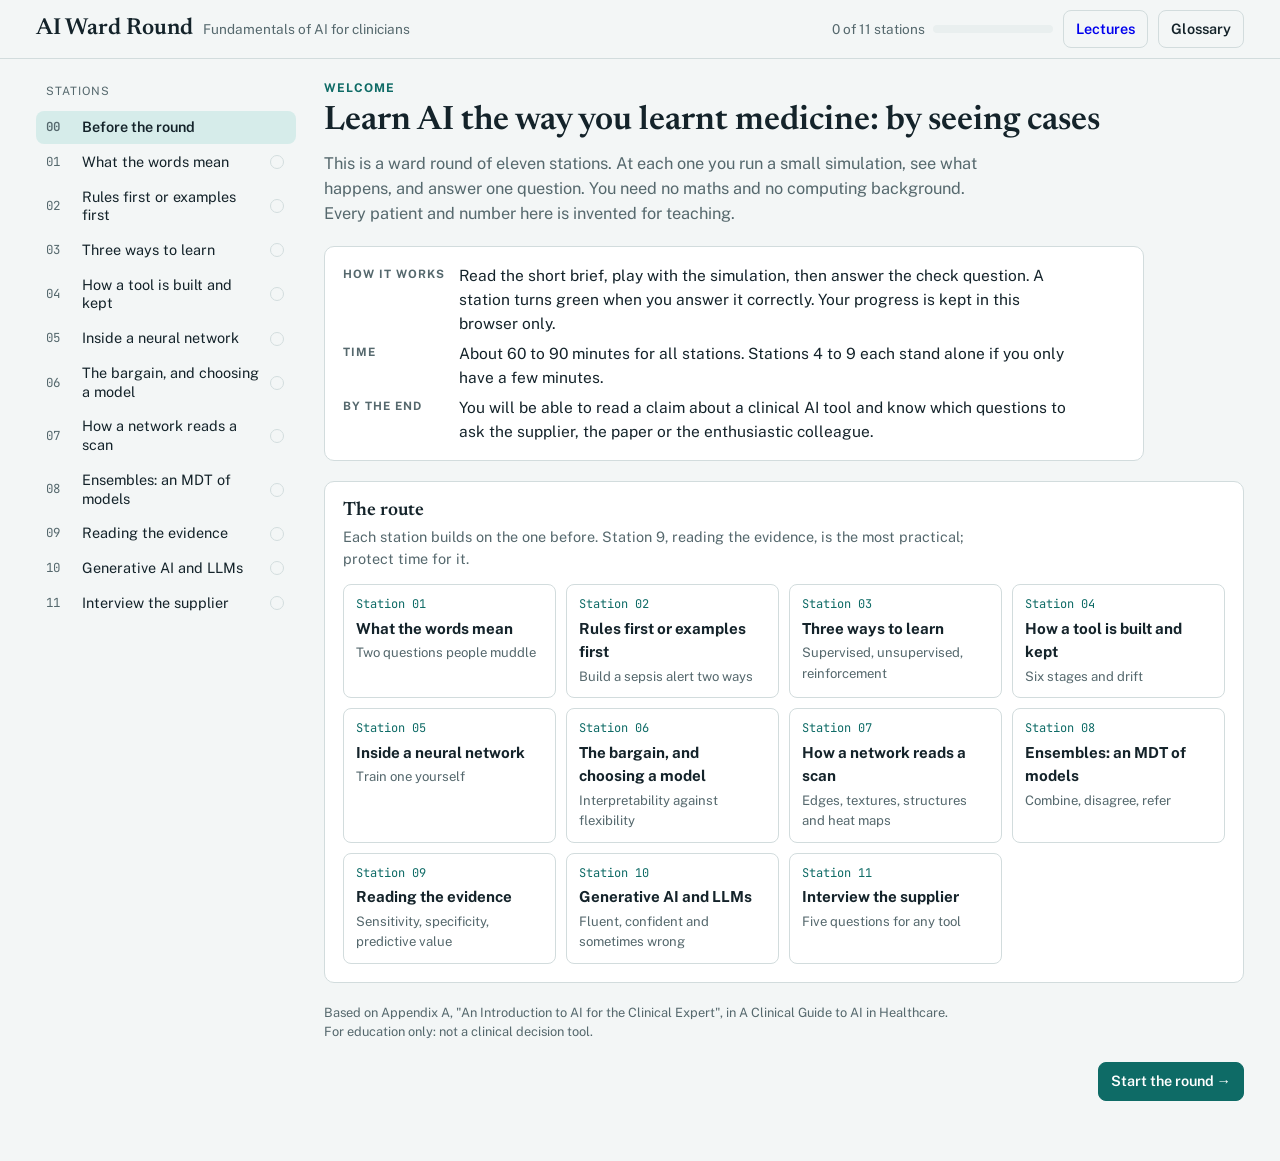
==== index.html @ 2e831b76 "Add files via upload" ====
<!doctype html>
<html lang="en-GB">
<head>
<meta charset="utf-8">
<meta name="viewport" content="width=device-width, initial-scale=1, viewport-fit=cover">
<title>AI Ward Round</title>
<link rel="preconnect" href="https://fonts.googleapis.com">
<link rel="preconnect" href="https://fonts.gstatic.com" crossorigin>
<link rel="stylesheet" href="https://fonts.googleapis.com/css2?family=Newsreader:opsz,wght@6..72,500;6..72,600&family=Public+Sans:wght@400;500;600;700&family=JetBrains+Mono:wght@400;600&display=swap">
<style>
/* Layout: a ward-round workbook. Left rail lists the stations (a real sequence), main column holds one station at a time:
   plain-words brief -> live simulation -> check question -> bedside takeaway. */
:root{
  --bg:#F3F6F6; --surface:#FFFFFF; --surface-2:#E9EFEF; --ink:#14232A; --muted:#55686D; --line:#D2DCDD;
  --accent:#0E6B66; --accent-soft:#D6ECEA; --signal:#B97A06; --signal-soft:#F7EBD2;
  --good:#2C7A4B; --good-soft:#DCEFE3; --bad:#AE3434; --bad-soft:#F6DEDE; --info:#2D5B8A;
  --img-bg:#0B0F10;
  --f-display:"Newsreader", Georgia, "Times New Roman", serif;
  --f-body:"Public Sans", "Segoe UI", Roboto, Helvetica, Arial, sans-serif;
  --f-mono:"JetBrains Mono", ui-monospace, "SFMono-Regular", Menlo, Consolas, monospace;
  --r:10px;
}
@media (prefers-color-scheme: dark){ :root:not([data-theme="light"]){
  --bg:#0D1618; --surface:#142124; --surface-2:#1B2B2E; --ink:#E3ECEC; --muted:#92A6A9; --line:#2A3C3F;
  --accent:#4DB6AC; --accent-soft:#183A38; --signal:#E3A53A; --signal-soft:#3A2E17;
  --good:#5CBB84; --good-soft:#18352A; --bad:#E27474; --bad-soft:#3D1F1F; --info:#7FA9D8; --img-bg:#050708;
  color-scheme:dark }}
:root[data-theme="dark"]{
  --bg:#0D1618; --surface:#142124; --surface-2:#1B2B2E; --ink:#E3ECEC; --muted:#92A6A9; --line:#2A3C3F;
  --accent:#4DB6AC; --accent-soft:#183A38; --signal:#E3A53A; --signal-soft:#3A2E17;
  --good:#5CBB84; --good-soft:#18352A; --bad:#E27474; --bad-soft:#3D1F1F; --info:#7FA9D8; --img-bg:#050708;
  color-scheme:dark }
*{box-sizing:border-box}
[hidden]{display:none!important}
body{background:var(--bg);color:var(--ink);font-family:var(--f-body);font-size:15.5px;line-height:1.55}
h1,h2,h3{font-family:var(--f-display);font-weight:600;line-height:1.15;text-wrap:balance;margin:0}
p{margin:0}
button,select,input{font:inherit;color:inherit}
:focus-visible{outline:2px solid var(--accent);outline-offset:2px}
.mono{font-family:var(--f-mono);font-variant-numeric:tabular-nums}

/* top bar */
.top{position:sticky;top:env(safe-area-inset-top,0px);z-index:20;background:var(--bg);border-bottom:1px solid var(--line)}
.top-in{max-width:1240px;margin:0 auto;padding:10px 16px;display:flex;gap:14px;align-items:center;flex-wrap:wrap}
.brand{display:flex;align-items:baseline;gap:10px;min-width:0}
.brand h1{font-size:1.45rem}
.brand span{color:var(--muted);font-size:.85rem}
.top-right{margin-left:auto;display:flex;gap:10px;align-items:center;flex-wrap:wrap}
.prog{display:flex;align-items:center;gap:8px;font-size:.85rem;color:var(--muted)}
.prog-bar{width:120px;height:8px;border-radius:99px;background:var(--surface-2);overflow:hidden}
.prog-bar i{display:block;height:100%;background:var(--accent);width:0;transition:width .4s}
.btn{border:1px solid var(--line);background:var(--surface);border-radius:8px;padding:7px 12px;cursor:pointer;font-weight:600;font-size:.9rem}
.btn:hover{border-color:var(--accent)}
.btn.primary{background:var(--accent);border-color:var(--accent);color:var(--surface)}
.btn.primary:hover{filter:brightness(1.08)}
.btn.ghost{background:transparent}
.btn:disabled{opacity:.45;cursor:not-allowed}

/* shell */
.shell{max-width:1240px;margin:0 auto;padding-inline:16px;padding-block:20px 60px;display:grid;grid-template-columns:260px minmax(0,1fr);gap:28px}
.rail{position:sticky;top:76px;align-self:start;display:flex;flex-direction:column;gap:2px}
.rail-label{font-size:.72rem;letter-spacing:.09em;text-transform:uppercase;color:var(--muted);padding:4px 10px 8px}
.rail button{display:grid;grid-template-columns:28px 1fr 16px;align-items:center;gap:8px;text-align:left;border:0;background:transparent;border-radius:8px;padding:7px 10px;cursor:pointer;color:var(--ink);font-size:.9rem;line-height:1.3}
.rail button:hover{background:var(--surface-2)}
.rail button[aria-current="true"]{background:var(--accent-soft);font-weight:600}
.rail .n{font-family:var(--f-mono);font-size:.78rem;color:var(--muted)}
.rail .tick{width:14px;height:14px;border-radius:50%;border:1.5px solid var(--line)}
.rail .tick.done{background:var(--good);border-color:var(--good)}
.mob-nav{display:none}
@media (max-width:860px){
  .shell{grid-template-columns:minmax(0,1fr)}
  .rail{display:none}
  .mob-nav{display:flex;gap:8px;align-items:center}
  .mob-nav select{flex:1;min-width:0;padding:8px;border-radius:8px;border:1px solid var(--line);background:var(--surface)}
}

/* station */
.station{display:flex;flex-direction:column;gap:20px;min-width:0}
.eyebrow{font-size:.75rem;letter-spacing:.09em;text-transform:uppercase;color:var(--accent);font-weight:700}
.st-head h2{font-size:2.1rem;margin-top:4px}
.st-head .lede{margin-top:10px;max-width:68ch;color:var(--muted);font-size:1.02rem}
.plain{background:var(--surface);border:1px solid var(--line);border-radius:var(--r);padding:16px 18px;display:grid;grid-template-columns:auto 1fr;gap:6px 14px;max-width:820px}
.plain b.k{font-size:.72rem;letter-spacing:.09em;text-transform:uppercase;color:var(--muted);padding-top:3px}
.plain p{max-width:68ch}
.panel{background:var(--surface);border:1px solid var(--line);border-radius:var(--r);padding:18px;min-width:0}
.panel h3{font-size:1.2rem;margin-bottom:4px}
.panel .hint{color:var(--muted);font-size:.9rem;margin-bottom:14px;max-width:72ch}
.grid2{display:grid;grid-template-columns:repeat(2,minmax(0,1fr));gap:18px}
.grid3{display:grid;grid-template-columns:repeat(3,minmax(0,1fr));gap:14px}
@media (max-width:760px){.grid2,.grid3{grid-template-columns:minmax(0,1fr)}}
.row{display:flex;gap:10px;flex-wrap:wrap;align-items:center}
.ctl{display:grid;grid-template-columns:minmax(110px,150px) 1fr 64px;gap:10px;align-items:center;font-size:.9rem}
.ctl input[type=range]{width:100%;accent-color:var(--accent)}
.ctl output{font-family:var(--f-mono);text-align:right;font-size:.88rem}
.ctls{display:flex;flex-direction:column;gap:8px}
.stat{display:flex;flex-direction:column;gap:2px;padding:10px 12px;border-radius:8px;background:var(--surface-2);min-width:0}
.stat small{font-size:.72rem;letter-spacing:.07em;text-transform:uppercase;color:var(--muted)}
.stat b{font-family:var(--f-mono);font-size:1.35rem;font-weight:600}
.stats{display:grid;grid-template-columns:repeat(auto-fit,minmax(118px,1fr));gap:10px}
.pill{display:inline-flex;align-items:center;gap:6px;border-radius:99px;padding:3px 10px;font-size:.82rem;font-weight:600;background:var(--surface-2)}
.pill.good{background:var(--good-soft);color:var(--good)}
.pill.bad{background:var(--bad-soft);color:var(--bad)}
.pill.warn{background:var(--signal-soft);color:var(--signal)}
.pill.acc{background:var(--accent-soft);color:var(--accent)}
.note{border-radius:8px;padding:10px 14px;font-size:.92rem;background:var(--surface-2)}
.note.warn{background:var(--signal-soft)}
.note.bad{background:var(--bad-soft)}
.note.good{background:var(--good-soft)}
.svgwrap{overflow-x:auto}
svg text{font-family:var(--f-body)}
select.sel{padding:6px 8px;border-radius:7px;border:1px solid var(--line);background:var(--surface);max-width:100%}

/* check question */
.check{border:1px solid var(--accent);border-radius:var(--r);padding:16px 18px;background:var(--surface)}
.check .q{font-weight:600;margin:4px 0 12px;max-width:70ch}
.opts{display:flex;flex-direction:column;gap:8px}
.opt{text-align:left;border:1px solid var(--line);background:var(--bg);border-radius:8px;padding:9px 12px;cursor:pointer}
.opt:hover{border-color:var(--accent)}
.opt.right{border-color:var(--good);background:var(--good-soft)}
.opt.wrong{border-color:var(--bad);background:var(--bad-soft)}
.fb{margin-top:10px;font-size:.93rem;max-width:72ch}
.take{display:grid;grid-template-columns:auto 1fr;gap:14px;align-items:start;background:var(--signal-soft);border-radius:var(--r);padding:14px 18px}
.take b{font-size:.72rem;letter-spacing:.09em;text-transform:uppercase;color:var(--signal);padding-top:3px;white-space:nowrap}
.take p{max-width:72ch;font-weight:500}
.navrow{display:flex;justify-content:space-between;gap:10px;flex-wrap:wrap}

/* specific */
.toolcard{border:1px solid var(--line);border-radius:8px;padding:12px;display:flex;flex-direction:column;gap:8px;background:var(--bg);min-width:0}
.toolcard h4{margin:0;font-size:.98rem}
.toolcard p{font-size:.88rem;color:var(--muted)}
.toolcard label{font-size:.78rem;color:var(--muted);display:flex;flex-direction:column;gap:3px}
.verdict{font-size:.85rem;font-weight:600}
.sortitem{display:grid;grid-template-columns:1fr auto;gap:10px;align-items:center;border:1px solid var(--line);border-radius:8px;padding:10px 12px;background:var(--bg)}
.seg{display:inline-flex;border:1px solid var(--line);border-radius:8px;overflow:hidden;flex-wrap:wrap}
.seg button{border:0;background:var(--surface);padding:6px 10px;cursor:pointer;font-size:.83rem;border-right:1px solid var(--line)}
.seg button:last-child{border-right:0}
.seg button[aria-pressed="true"]{background:var(--accent);color:var(--surface);font-weight:600}
.stages{display:grid;grid-template-columns:repeat(6,minmax(0,1fr));gap:6px}
.stage{border-radius:8px;padding:8px;font-size:.8rem;text-align:center;background:var(--surface-2);border:1px solid var(--line);line-height:1.3}
.stage b{display:block;font-size:.88rem}
.stage.live{background:var(--accent-soft);border-color:var(--accent)}
.stage.dim{opacity:.45}
@media (max-width:640px){.stages{grid-template-columns:repeat(3,minmax(0,1fr))}}
.cx{display:grid;grid-template-columns:minmax(0,1fr) minmax(0,1fr);gap:16px;align-items:start}
@media (max-width:760px){.cx{grid-template-columns:minmax(0,1fr)}}
canvas{display:block;max-width:100%}
.film{width:100%;max-width:420px;aspect-ratio:1/1;border-radius:8px;background:var(--img-bg)}
.steps{display:flex;flex-direction:column;gap:6px}
.steps button{text-align:left}
.cm{display:grid;grid-template-columns:auto 1fr 1fr;gap:4px;font-size:.85rem;max-width:420px}
.cm div{padding:8px;border-radius:6px;text-align:center}
.cm .h{background:transparent;color:var(--muted);font-weight:600}
.cm .tp{background:var(--accent);color:var(--surface)}
.cm .fn{background:var(--accent-soft);color:var(--accent)}
.cm .fp{background:var(--signal);color:var(--surface)}
.cm .tn{background:var(--surface-2)}
.legend{display:flex;gap:14px;flex-wrap:wrap;font-size:.82rem;color:var(--muted)}
.legend i{display:inline-block;width:11px;height:11px;border-radius:2px;margin-right:5px;vertical-align:-1px}
.bars{display:flex;flex-direction:column;gap:6px}
.barrow{display:grid;grid-template-columns:minmax(90px,170px) 1fr 52px;gap:8px;align-items:center;font-size:.86rem}
.barrow .track{height:14px;background:var(--surface-2);border-radius:4px;position:relative;overflow:hidden}
.barrow .fill{position:absolute;top:0;bottom:0;border-radius:4px;background:var(--accent)}
.barrow .fill.neg{background:var(--signal)}
.barrow output{font-family:var(--f-mono);text-align:right;font-size:.82rem}
.chat{display:flex;flex-direction:column;gap:10px;max-height:460px;overflow-y:auto;padding:4px}
.msg{max-width:84%;padding:10px 13px;border-radius:12px;font-size:.92rem}
.msg.you{align-self:flex-end;background:var(--accent);color:var(--surface);border-bottom-right-radius:3px}
.msg.them{align-self:flex-start;background:var(--surface-2);border-bottom-left-radius:3px}
.msg .flag{display:block;margin-top:6px;font-size:.82rem;font-weight:600;color:var(--bad)}
.qlist{display:flex;flex-direction:column;gap:6px}
.qlist button{text-align:left}
.fam{display:flex;flex-wrap:wrap;gap:8px}
.fam button{border:1px solid var(--line);background:var(--bg);border-radius:99px;padding:6px 12px;cursor:pointer;font-size:.85rem}
.fam button[aria-pressed="true"]{border-color:var(--accent);background:var(--accent-soft);font-weight:600}
.tokens{display:flex;flex-wrap:wrap;gap:6px;font-family:var(--f-display);font-size:1.25rem}
.gloss{display:grid;grid-template-columns:minmax(140px,220px) 1fr;gap:6px 16px;font-size:.92rem}
.gloss dt{font-weight:700}
.gloss dd{margin:0;color:var(--muted)}
dialog{border:1px solid var(--line);border-radius:14px;background:var(--surface);color:var(--ink);max-width:760px;width:calc(100% - 32px);padding:0}
dialog::backdrop{background:rgba(5,12,14,.5)}
.dlg-head{display:flex;justify-content:space-between;align-items:center;padding:14px 18px;border-bottom:1px solid var(--line);gap:10px}
.dlg-body{padding:16px 18px;max-height:70vh;overflow-y:auto}
.ten{display:grid;grid-template-columns:repeat(2,minmax(0,1fr));gap:10px;counter-reset:t}
.ten li{list-style:none;background:var(--surface);border:1px solid var(--line);border-radius:8px;padding:10px 12px 10px 44px;position:relative;font-size:.93rem}
.ten li::before{counter-increment:t;content:counter(t);position:absolute;left:12px;top:9px;font-family:var(--f-mono);color:var(--accent);font-weight:600}
.ten li.hi{background:var(--signal-soft);border-color:var(--signal)}
@media (max-width:640px){.ten{grid-template-columns:minmax(0,1fr)}}
.route{display:grid;grid-template-columns:repeat(auto-fit,minmax(200px,1fr));gap:10px}
.route button{display:flex;flex-direction:column;gap:3px;text-align:left;border:1px solid var(--line);border-radius:8px;padding:10px 12px;background:var(--surface);cursor:pointer}
.route button:hover{border-color:var(--accent)}
.route .n{font-family:var(--f-mono);font-size:.75rem;color:var(--accent)}
.route b{font-size:.95rem}
.route span{font-size:.82rem;color:var(--muted)}
.foot{font-size:.8rem;color:var(--muted);max-width:80ch}
@media (prefers-reduced-motion:reduce){*{transition:none!important;animation:none!important}}
</style>

</head>
<body style="margin:0">
<header class="top">
  <div class="top-in">
    <div class="brand"><h1>AI Ward Round</h1><span>Fundamentals of AI for clinicians</span></div>
    <div class="top-right">
      <div class="prog"><span id="progTxt">0 of 11 stations</span><div class="prog-bar"><i id="progBar"></i></div></div>
      <a class="btn ghost" href="lectures/index.html" style="text-decoration:none">Lectures</a>
      <button class="btn ghost" id="glossBtn" type="button">Glossary</button>
    </div>
    <div class="mob-nav" style="width:100%"><select id="mobSel" aria-label="Go to station"></select></div>
  </div>
</header>

<div class="shell">
  <nav class="rail" id="rail" aria-label="Stations"><div class="rail-label">Stations</div></nav>
  <main id="main" class="station" aria-live="polite"></main>
</div>

<dialog id="glossDlg" aria-labelledby="glossTitle">
  <div class="dlg-head"><h3 id="glossTitle">Glossary</h3>
    <div class="row"><input id="glossQ" type="search" placeholder="Search terms" aria-label="Search glossary" style="padding:6px 10px;border-radius:7px;border:1px solid var(--line);background:var(--bg)">
    <button class="btn" type="button" id="glossClose">Close</button></div></div>
  <div class="dlg-body"><dl class="gloss" id="glossList"></dl></div>
</dialog>

<script>
/* ---------- helpers ---------- */
const $ = s => document.querySelector(s);
function h(tag, attrs, ...kids){
  const e = document.createElement(tag);
  if (attrs) for (const [k,v] of Object.entries(attrs)){
    if (k === 'class') e.className = v;
    else if (k === 'html') e.innerHTML = v;
    else if (k.startsWith('on')) e.addEventListener(k.slice(2), v);
    else if (v !== false && v != null) e.setAttribute(k, v === true ? '' : v);
  }
  for (const k of kids.flat()) if (k != null && k !== false) e.append(k.nodeType ? k : document.createTextNode(k));
  return e;
}
const SVGNS = 'http://www.w3.org/2000/svg';
function s(tag, attrs, ...kids){
  const e = document.createElementNS(SVGNS, tag);
  if (attrs) for (const [k,v] of Object.entries(attrs)) if (v != null) e.setAttribute(k, v);
  for (const k of kids.flat()) if (k != null) e.append(k.nodeType ? k : document.createTextNode(k));
  return e;
}
function cssv(name){ return getComputedStyle(document.documentElement).getPropertyValue(name).trim(); }
function mulberry32(a){ return function(){ a |= 0; a = a + 0x6D2B79F5 | 0; let t = Math.imul(a ^ a >>> 15, 1 | a); t = t + Math.imul(t ^ t >>> 7, 61 | t) ^ t; return ((t ^ t >>> 14) >>> 0) / 4294967296; }; }
function gauss(r){ let u=0,v=0; while(!u)u=r(); while(!v)v=r(); return Math.sqrt(-2*Math.log(u))*Math.cos(2*Math.PI*v); }
const sig = z => 1/(1+Math.exp(-z));
const pct = (x,d=0) => (100*x).toFixed(d)+'%';
const clamp = (x,a,b) => Math.max(a,Math.min(b,x));
function slider(label, id, min, max, step, val, fmt, onInput){
  const out = h('output', {for:id});
  const inp = h('input', {type:'range', id, min, max, step, value:val, 'aria-label':label});
  const upd = () => { out.textContent = fmt(+inp.value); onInput && onInput(+inp.value); };
  inp.addEventListener('input', upd);
  const row = h('div', {class:'ctl'}, h('label', {for:id}, label), inp, out);
  out.textContent = fmt(+val);
  row.input = inp; row.update = upd;
  return row;
}
function seg(options, value, onChange, label){
  const wrap = h('div', {class:'seg', role:'group', 'aria-label':label||''});
  const btns = options.map(([v,t]) => {
    const b = h('button', {type:'button', 'aria-pressed': String(v===value)}, t);
    b.addEventListener('click', () => { btns.forEach(x=>x.setAttribute('aria-pressed','false')); b.setAttribute('aria-pressed','true'); onChange(v); });
    return b;
  });
  wrap.append(...btns); return wrap;
}
const themeListeners = [];
function onTheme(fn){ themeListeners.push(fn); }
matchMedia('(prefers-color-scheme: dark)').addEventListener('change', ()=>themeListeners.forEach(f=>f()));
new MutationObserver(()=>themeListeners.forEach(f=>f())).observe(document.documentElement,{attributes:true,attributeFilter:['data-theme']});

/* ---------- progress ---------- */
let done = {};
try { done = JSON.parse(localStorage.getItem('aiwr-done') || '{}') || {}; } catch(e){ done = {}; }
function markDone(id){
  done[id] = true;
  try { localStorage.setItem('aiwr-done', JSON.stringify(done)); } catch(e){}
  renderProgress();
}

/* ---------- check question ---------- */
function check(id, q, options, correct, explain){
  const fb = h('div', {class:'fb'});
  const box = h('section', {class:'check', 'aria-label':'Check your understanding'},
    h('div', {class:'eyebrow'}, 'Check your understanding'), h('p', {class:'q'}, q));
  const opts = h('div', {class:'opts'});
  options.forEach((o,i) => {
    const b = h('button', {class:'opt', type:'button'}, o);
    b.addEventListener('click', () => {
      opts.querySelectorAll('.opt').forEach(x=>x.classList.remove('right','wrong'));
      if (i === correct){ b.classList.add('right'); fb.innerHTML = '<b>Right.</b> ' + explain; markDone(id); }
      else { b.classList.add('wrong'); fb.innerHTML = '<b>Not quite.</b> Think about it once more, then try another answer.'; }
    });
    opts.append(b);
  });
  box.append(opts, fb);
  return box;
}
function takeaway(text){ return h('div', {class:'take'}, h('b', null, 'At the bedside'), h('p', null, text)); }
function plain(rows){
  const d = h('div', {class:'plain'});
  rows.forEach(([k,v]) => d.append(h('b', {class:'k'}, k), h('p', {html:v})));
  return d;
}

/* ---------- small line chart ---------- */
function lineChart({w=640, hgt=240, xs, series, ymin=0, ymax=1, yfmt=v=>v, xlabels=[], marks=[], ylab=''}){
  const m = {l:46, r:14, t:12, b:30};
  const X = i => m.l + (w-m.l-m.r) * (i/(xs-1||1));
  const Y = v => m.t + (hgt-m.t-m.b) * (1 - (v-ymin)/(ymax-ymin));
  const g = s('svg', {viewBox:`0 0 ${w} ${hgt}`, width:'100%', role:'img'});
  for (let k=0;k<=4;k++){ const v = ymin + (ymax-ymin)*k/4;
    g.append(s('line',{x1:m.l,x2:w-m.r,y1:Y(v),y2:Y(v),stroke:'var(--line)','stroke-width':1}));
    g.append(s('text',{x:m.l-6,y:Y(v)+4,'text-anchor':'end','font-size':11,fill:'var(--muted)'}, yfmt(v))); }
  xlabels.forEach(([i,t]) => g.append(s('text',{x:X(i),y:hgt-8,'text-anchor':'middle','font-size':11,fill:'var(--muted)'}, t)));
  if (ylab) g.append(s('text',{x:12,y:m.t+4,'font-size':11,fill:'var(--muted)'}, ''));
  marks.forEach(mk => { g.append(s('line',{x1:X(mk.i),x2:X(mk.i),y1:m.t,y2:hgt-m.b,stroke:mk.color||'var(--signal)','stroke-dasharray':'4 4','stroke-width':1.5}));
    g.append(s('text',{x:X(mk.i)+5,y:m.t+12,'font-size':11,fill:mk.color||'var(--signal)','font-weight':600}, mk.label)); });
  series.forEach(sr => {
    const pts = sr.data.map((v,i)=> v==null?null:[X(i),Y(v)]).filter(Boolean);
    if (!pts.length) return;
    g.append(s('polyline',{points:pts.map(p=>p.join(',')).join(' '),fill:'none',stroke:sr.color,'stroke-width':sr.width||2.5,'stroke-dasharray':sr.dash||null,'stroke-linejoin':'round'}));
    const last = pts[pts.length-1]; g.append(s('circle',{cx:last[0],cy:last[1],r:4,fill:sr.color}));
  });
  return g;
}
function legend(items){ return h('div',{class:'legend'}, items.map(([c,t,dash]) => h('span',null, h('i',{style:`background:${c}`}), t))); }

/* =====================================================================
   STATIONS
   ===================================================================== */
const STATIONS = [];

/* ---------- 0. Welcome ---------- */
STATIONS.push({id:'start', n:'00', title:'Before the round', short:'How this tool works',
render(main){
  main.append(
    h('div',{class:'st-head'}, h('div',{class:'eyebrow'},'Welcome'),
      h('h2',null,'Learn AI the way you learnt medicine: by seeing cases'),
      h('p',{class:'lede'},'This is a ward round of eleven stations. At each one you run a small simulation, see what happens, and answer one question. You need no maths and no computing background. Every patient and number here is invented for teaching.')),
    plain([
      ['How it works','Read the short brief, play with the simulation, then answer the check question. A station turns green when you answer it correctly. Your progress is kept in this browser only.'],
      ['Time','About 60 to 90 minutes for all stations. Stations 4 to 9 each stand alone if you only have a few minutes.'],
      ['By the end','You will be able to read a claim about a clinical AI tool and know which questions to ask the supplier, the paper or the enthusiastic colleague.']
    ]),
  );
  const route = h('div',{class:'route'});
  STATIONS.slice(1).forEach((st,i) => route.append(h('button',{type:'button',onclick:()=>go(i+1)}, h('span',{class:'n'},'Station '+st.n), h('b',null,st.title), h('span',null,st.short))));
  main.append(h('section',{class:'panel'}, h('h3',null,'The route'), h('p',{class:'hint'},'Each station builds on the one before. Station 9, reading the evidence, is the most practical; protect time for it.'), route));
  main.append(h('p',{class:'foot'},'Based on Appendix A, "An Introduction to AI for the Clinical Expert", in A Clinical Guide to AI in Healthcare. For education only: not a clinical decision tool.'));
}});

/* ---------- 1. Words ---------- */
STATIONS.push({id:'words', n:'01', title:'What the words mean', short:'Two questions people muddle',
render(main){
  main.append(h('div',{class:'st-head'}, h('div',{class:'eyebrow'},'Station 01 · What kind of system, and how was it trained?'),
    h('h2',null,'Four "AI tools", four different conversations'),
    h('p',{class:'lede'},'People mix up two separate questions. What kind of system is it? And how was it trained? Sort four tools a hospital says it uses, and see why each needs its own assurance conversation.')));
  main.append(plain([
    ['The rings','<b>AI</b> is any computer doing a task that would normally need a person, including hand-written rules. <b>Machine learning</b> works the rules out from examples. <b>Deep learning</b> is machine learning with many-layered networks. <b>Generative AI</b> sits inside deep learning and produces new content instead of a label.'],
    ['Training','Supervised, unsupervised, reinforcement and self-supervised are <i>methods</i>, not places in the rings. One system can use several.']
  ]));
  const tools = [
    {name:'Early-warning score', desc:'A consultant wrote the threshold for each vital sign by hand.', kind:'ai', train:'none'},
    {name:'Readmission model', desc:'Logistic regression learned from 30,000 past discharges, each marked readmitted or not.', kind:'ml', train:'sup'},
    {name:'Chest film reader', desc:'A many-layered network trained on 100,000 radiographs labelled by radiologists.', kind:'dl', train:'sup'},
    {name:'Ambient scribe', desc:'Listens to the consultation and drafts the clinic letter.', kind:'gen', train:'stack'}];
  const KIND = {ai:'AI, rules only', ml:'Machine learning', dl:'Deep learning', gen:'Generative AI'};
  const TRAIN = {none:'Not trained: rules written by hand', sup:'Supervised', unsup:'Unsupervised', rl:'Reinforcement learning only', stack:'Self-supervised, then supervised, then human feedback (RLHF)'};
  const picks = tools.map(()=>({kind:'', train:''}));
  const cards = h('div',{class:'grid2'});
  const verdicts = [];
  tools.forEach((t,i) => {
    const k = h('select',{class:'sel', id:'w-k'+i}, h('option',{value:''},'Choose…'), Object.entries(KIND).map(([v,l])=>h('option',{value:v},l)));
    const tr = h('select',{class:'sel', id:'w-t'+i}, h('option',{value:''},'Choose…'), Object.entries(TRAIN).map(([v,l])=>h('option',{value:v},l)));
    k.onchange = () => { picks[i].kind = k.value; }; tr.onchange = () => { picks[i].train = tr.value; };
    const v = h('div',{class:'verdict'}); verdicts.push(v);
    cards.append(h('div',{class:'toolcard'}, h('h4',null,t.name), h('p',null,t.desc),
      h('label',{for:'w-k'+i},'What kind of system is it?', k), h('label',{for:'w-t'+i},'How was it trained?', tr), v));
  });
  const ringsWrap = h('div',{class:'svgwrap'});
  function drawRings(showAll){
    ringsWrap.innerHTML='';
    const g = s('svg',{viewBox:'0 0 640 300',width:'100%',role:'img','aria-label':'Nested rings: AI contains machine learning, which contains deep learning, which contains generative AI. Training methods sit on a separate axis.'});
    const rings = [['ai','Artificial intelligence',10,10,380,280],['ml','Machine learning',40,48,320,236],['dl','Deep learning',70,86,260,192],['gen','Generative AI',100,124,200,150]];
    rings.forEach(([key,l,x,y,w,hh],j) => { g.append(s('rect',{x,y,width:w,height:hh,rx:18,fill: j%2?'var(--surface-2)':'var(--surface)',stroke:'var(--accent)','stroke-width':1.5}));
      g.append(s('text',{x:x+14,y:y+22,'font-size':13,'font-weight':700,fill:'var(--accent)'}, l)); });
    const pos = {ai:[30,268],ml:[60,252],dl:[90,214],gen:[200,214]};
    const trainX = 430;
    g.append(s('text',{x:trainX,y:28,'font-size':13,'font-weight':700,fill:'var(--ink)'},'How it was trained'));
    ['Supervised','Unsupervised','Reinforcement','Self-supervised'].forEach((t,j)=>{ g.append(s('rect',{x:trainX,y:44+j*44,width:196,height:34,rx:8,fill:'var(--surface-2)',stroke:'var(--line)'}));
      g.append(s('text',{x:trainX+12,y:66+j*44,'font-size':13,fill:'var(--ink)'},t)); });
    g.append(s('text',{x:trainX,y:236,'font-size':12,fill:'var(--muted)'},'Methods, not places in the rings.'));
    g.append(s('text',{x:trainX,y:254,'font-size':12,fill:'var(--muted)'},'A modern LLM stacks three of them.'));
    tools.forEach((t,i) => { const p = picks[i]; const key = showAll ? t.kind : p.kind; if (!key) return;
      const [x,y] = pos[key]; const cx = x + (key==='gen'? i*16 : 22+i*18);
      g.append(s('circle',{cx, cy:y, r:11, fill: showAll||p.kind===t.kind ? 'var(--accent)' : 'var(--bad)'}));
      g.append(s('text',{x:cx,y:y+4,'text-anchor':'middle','font-size':11,'font-weight':700,fill:'var(--surface)'}, String(i+1))); });
    ringsWrap.append(g);
  }
  drawRings(false);
  const res = h('div',{class:'note'},'Make your choices, then check them. Numbered dots show where each tool sits in the rings.');
  const btn = h('button',{class:'btn primary',type:'button'},'Check my sorting');
  btn.onclick = () => {
    let ok = 0;
    tools.forEach((t,i) => { const a = picks[i].kind===t.kind, b = picks[i].train===t.train; ok += a&&b;
      verdicts[i].innerHTML = (a&&b) ? '<span class="pill good">Correct on both</span>' :
        `<span class="pill bad">Not yet</span> <span style="color:var(--muted);font-weight:400">It is ${KIND[t.kind].toLowerCase()}, trained by: ${TRAIN[t.train].toLowerCase()}.</span>`; });
    drawRings(false);
    res.className = 'note ' + (ok===4?'good':'warn');
    res.innerHTML = ok===4 ? '<b>All four right.</b> Four positions on both axes means four different assurance conversations: a rule set you can read line by line, a regression with visible weights, an image network nobody can narrate, and a generator that can invent things that were never said.'
      : `<b>${ok} of 4 fully right.</b> Look at the notes under each card. The commonest slip is calling the scribe "reinforcement learning": that is one of three methods used to build it, not what it is.`;
  };
  const show = h('button',{class:'btn',type:'button',onclick:()=>drawRings(true)},'Show the answer key');
  main.append(h('section',{class:'panel'}, h('h3',null,'Simulation: sort the trust\'s four tools'), h('p',{class:'hint'},'For each tool, choose where it sits in the rings and how it was trained.'),
    cards, h('div',{class:'row',style:'margin:14px 0'}, btn, show), res, h('div',{style:'margin-top:14px'}, ringsWrap)));
  main.append(check('words','A colleague says "ChatGPT is reinforcement learning". What is the most accurate reply?',
    ['Yes, that is exactly what it is.','Reinforcement learning is one of three methods used to build it. It is not what it is.','No, it uses no reinforcement learning at all.'],1,
    'A modern large language model is a deep generative network built in three stages: self-supervised pre-training, supervised fine-tuning, then reinforcement learning from human feedback. Image generators such as diffusion models are generative and use no reinforcement learning at all.'));
  main.append(takeaway('When someone says "our AI", ask two separate questions: what kind of system is it, and how was it trained? The answers decide what evidence you need.'));
}});

/* ---------- 2. Rules vs examples (sepsis) ---------- */
function makeSepsis(n, site, seed){
  const r = mulberry32(seed), out = [];
  for (let i=0;i<n;i++){
    const ward7 = r() < 0.18 ? 1 : 0;
    const p = site==='A' ? (ward7 ? 0.42 : 0.06) : (ward7 ? 0.02 : 0.09);
    const y = r() < p ? 1 : 0;
    const hr = (y?97:87) + gauss(r)*15, rr = (y?20.5:17.5) + gauss(r)*4.5, temp = (y?37.9:37.2) + gauss(r)*0.9, lac = Math.max(0.4,(y?2.3:1.5) + gauss(r)*1.0);
    out.push({hr,rr,temp,lac,ward7,y});
  }
  return out;
}
function trainLR(data, feats, iters=500, lr=0.4){
  const n = data.length, k = feats.length;
  const mu = feats.map(f => data.reduce((a,d)=>a+d[f],0)/n);
  const sd = feats.map((f,j) => Math.sqrt(data.reduce((a,d)=>a+(d[f]-mu[j])**2,0)/n) || 1);
  const X = data.map(d => feats.map((f,j)=>(d[f]-mu[j])/sd[j]));
  let w = new Array(k).fill(0), b = 0;
  for (let it=0; it<iters; it++){
    const gw = new Array(k).fill(0); let gb = 0;
    for (let i=0;i<n;i++){ let z=b; for(let j=0;j<k;j++) z+=w[j]*X[i][j]; const e = sig(z)-data[i].y; for(let j=0;j<k;j++) gw[j]+=e*X[i][j]; gb+=e; }
    for (let j=0;j<k;j++) w[j]-=lr*gw[j]/n; b-=lr*gb/n;
  }
  return {w,b,mu,sd,feats, predict(d){ let z=b; feats.forEach((f,j)=>z+=w[j]*(d[f]-mu[j])/sd[j]); return sig(z); }};
}
function auc(scores, ys){
  const idx = scores.map((s,i)=>[s,ys[i]]).sort((a,b)=>a[0]-b[0]);
  let rank=0, pos=0, sumR=0; idx.forEach(([s,y],i)=>{ if(y){pos++; sumR+=i+1;} });
  const neg = ys.length-pos; return (sumR - pos*(pos+1)/2)/(pos*neg);
}
function confusion(scores, ys, thr){
  let tp=0,fp=0,fn=0,tn=0; scores.forEach((s,i)=>{ const a = s>=thr; if(ys[i]){a?tp++:fn++;} else {a?fp++:tn++;} });
  return {tp,fp,fn,tn, sens: tp/(tp+fn||1), ppv: tp/(tp+fp||1), spec: tn/(tn+fp||1)};
}
STATIONS.push({id:'rules', n:'02', title:'Rules first or examples first', short:'Build a sepsis alert two ways',
render(main){
  main.append(h('div',{class:'st-head'}, h('div',{class:'eyebrow'},'Station 02 · Figure A.1'),
    h('h2',null,'Build the same sepsis alert two ways'),
    h('p',{class:'lede'},'Ordinary software is given the rules. Machine learning is given the answers and works the rules out. Build a rule-based alert yourself, then let a model learn one from past admissions, and take both to a second hospital.')));
  main.append(plain([
    ['Rule-based','You set the thresholds. Every line can be read and audited, but it misses presentations nobody anticipated.'],
    ['Learned','The model finds patterns in labelled admissions. It can find subtle combinations, and it can also find a shortcut that holds in one hospital and not in another.']
  ]));
  const trainA = makeSepsis(4000,'A',11), testA = makeSepsis(2000,'A',22), testB = makeSepsis(2000,'B',33);
  // --- rule panel
  const st = {hr:100, rr:22, temp:38.0, lac:2.0, need:2};
  const ruleOut = h('div');
  function evalRule(d){ let c=0; if(d.hr>st.hr)c++; if(d.rr>st.rr)c++; if(d.temp>st.temp)c++; if(d.lac>st.lac)c++; return c>=st.need ? 1 : 0; }
  function ruleStats(data){ return confusion(data.map(evalRule), data.map(d=>d.y), 0.5); }
  function drawRule(){
    const a = ruleStats(testA), b = ruleStats(testB);
    ruleOut.innerHTML='';
    ruleOut.append(resultTable([['Hospital A',a],['Hospital B',b]]));
  }
  const ruleCtl = h('div',{class:'ctls'},
    slider('Heart rate above','r-hr',80,130,1,st.hr,v=>v+'/min',v=>{st.hr=v;drawRule();}),
    slider('Resp. rate above','r-rr',14,32,1,st.rr,v=>v+'/min',v=>{st.rr=v;drawRule();}),
    slider('Temperature above','r-t',37,39.5,0.1,st.temp,v=>v.toFixed(1)+'°C',v=>{st.temp=v;drawRule();}),
    slider('Lactate above','r-l',1,5,0.1,st.lac,v=>v.toFixed(1),v=>{st.lac=v;drawRule();}),
    h('div',{class:'ctl'}, h('span',null,'Alert when'), seg([[1,'any 1'],[2,'any 2'],[3,'any 3'],[4,'all 4']],2,v=>{st.need=v;drawRule();},'Number of criteria'), h('span')));
  drawRule();
  // --- ML panel
  let useWard = true;
  const mlOut = h('div',null, h('p',{class:'note'},'Not trained yet. Press the button to learn from 4,000 labelled admissions at Hospital A.'));
  function trainML(){
    const feats = ['hr','rr','temp','lac'].concat(useWard?['ward7']:[]);
    const m = trainLR(trainA, feats);
    const sa = testA.map(d=>m.predict(d)), sb = testB.map(d=>m.predict(d));
    // threshold chosen at Hospital A to catch 80% of sepsis
    const pos = sa.filter((_,i)=>testA[i].y).sort((x,y)=>x-y); const thr = pos[Math.floor(pos.length*0.2)];
    const a = confusion(sa, testA.map(d=>d.y), thr), b = confusion(sb, testB.map(d=>d.y), thr);
    a.auc = auc(sa, testA.map(d=>d.y)).toFixed(2); b.auc = auc(sb, testB.map(d=>d.y)).toFixed(2);
    const NAMES = {hr:'Heart rate', rr:'Resp. rate', temp:'Temperature', lac:'Lactate', ward7:'Ward code 7'};
    const maxw = Math.max(...m.w.map(Math.abs));
    const bars = h('div',{class:'bars'}, m.feats.map((f,j)=> h('div',{class:'barrow'}, h('span',null,NAMES[f]),
      h('div',{class:'track'}, h('div',{class:'fill'+(m.w[j]<0?' neg':''),style:`left:0;width:${100*Math.abs(m.w[j])/maxw}%`})), h('output',null,m.w[j].toFixed(2)))));
    mlOut.innerHTML='';
    mlOut.append(h('p',{class:'hint',style:'margin-bottom:6px'},'What the model learned to weigh most (longer bar = counts for more):'), bars,
      h('div',{style:'margin-top:12px'}, resultTable([['Hospital A',a],['Hospital B',b]])),
      h('p',{class:'note '+(useWard?'warn':'good'),style:'margin-top:10px'}));
    mlOut.querySelector('.note').innerHTML = useWard
        ? `<b>Look at ward code 7.</b> At Hospital A, ward 7 admits the sickest patients, so the model learned "ward 7 means sepsis". At Hospital B, ward 7 is an elective ward. The alert catches ${pct(b.sens)} of sepsis there instead of ${pct(a.sens)}, and its separation score falls from ${a.auc} to ${b.auc}. Nothing in the code changed.`
        : `<b>Without the ward code</b> the model relies on physiology, which travels between hospitals. It catches ${pct(b.sens)} of sepsis at Hospital B against ${pct(a.sens)} at Hospital A (separation ${b.auc} against ${a.auc}).`;
    window.__sepsis = {a,b,useWard};
  }
  const wardSeg = seg([[true,'Model may use ward code'],[false,'Physiology only']], true, v=>{useWard=v;}, 'Model inputs');
  main.append(h('div',{class:'grid2'},
    h('section',{class:'panel'}, h('h3',null,'A. You write the rules'), h('p',{class:'hint'},'Set the thresholds. Results are for 2,000 new admissions at each hospital.'), ruleCtl, h('div',{style:'margin-top:14px'}, ruleOut)),
    h('section',{class:'panel'}, h('h3',null,'B. The model learns the rules'), h('p',{class:'hint'},'The model sees heart rate, respiratory rate, temperature, lactate and, if you allow it, the ward code. The alert threshold is set at Hospital A to catch 8 in 10 sepsis cases.'),
      h('div',{class:'row',style:'margin-bottom:12px'}, wardSeg, h('button',{class:'btn primary',type:'button',onclick:trainML},'Train on Hospital A')), mlOut)));
  main.append(check('rules','Which of the two alerts can be wrong in a way that nobody notices for a year?',
    ['The rule-based alert','The machine-learned alert','Neither, if both were validated'],1,
    'A learned alert can pick up a shortcut, like the ward code, that looks excellent where it was trained and quietly fails elsewhere. A rule only does what someone wrote, so it fails in visible ways. Neither column is "the right answer": the learned one can do more and needs continuous monitoring afterwards.'));
  main.append(takeaway('The machine learns the rule; people choose the data, the labels and the goal. A learned tool is only as good as the examples it was shown, so ask where those examples came from.'));
}});
function resultTable(rows){
  const t = h('div',{class:'cm',style:'grid-template-columns:auto 1fr 1fr;max-width:none'},
    h('div',{class:'h'}), h('div',{class:'h'},'Sepsis caught'), h('div',{class:'h'},'Alerts that were sepsis'));
  rows.forEach(([name,c]) => t.append(h('div',{class:'h',style:'text-align:left'},name),
    h('div',{class:'tn'}, h('b',{class:'mono',style:'font-size:1.15rem'},pct(c.sens))),
    h('div',{class:'tn'}, h('b',{class:'mono',style:'font-size:1.15rem'},pct(c.ppv)))));
  return t;
}

/* ---------- 3. Paradigms ---------- */
STATIONS.push({id:'paradigms', n:'03', title:'Three ways to learn', short:'Supervised, unsupervised, reinforcement',
render(main){
  main.append(h('div',{class:'st-head'}, h('div',{class:'eyebrow'},'Station 03 · Figure A.2'),
    h('h2',null,'Same service, three kinds of learning'),
    h('p',{class:'lede'},'Knowing which kind of learning a tool uses tells you which evidence to demand. Sort six real-world style tools, then see the question each kind of learning should trigger.')));
  main.append(plain([
    ['Supervised','Learns from examples where someone has already written down the right answer. Most diagnostic AI is this.'],
    ['Unsupervised','Given no answers. It looks for groups or structure in the data.'],
    ['Reinforcement','Learns by acting and seeing what happens, like refining your management over a career.']
  ]));
  const P = {sup:'Supervised', unsup:'Unsupervised', rl:'Reinforcement'};
  const ASK = {sup:'Who labelled the examples, and how reliably? The labels set the ceiling on the model.',
               unsup:'Do the groups mean anything clinically, or are they an artefact of how data was recorded?',
               rl:'Where did it do its trial and error? If the answer is "on patients", stop.'};
  const items = [
    ['Classify each mammogram as recall or no recall, learning from 200,000 films with known outcomes.','sup'],
    ['Find breast density and texture groups that no existing category captures.','unsup'],
    ['Adjust each woman\'s recall interval, learning from the outcomes of earlier choices.','rl'],
    ['Group heart-failure patients into phenotypes nobody had named.','unsup'],
    ['Flag bleeds on head CT, trained on scans already reported by neuroradiologists.','sup'],
    ['Learn an insulin dosing policy by trying doses and observing glucose.','rl']];
  const picks = items.map(()=>null);
  const list = h('div',{class:'opts'});
  const marks = [];
  items.forEach(([t,a],i) => {
    const m = h('div',{style:'grid-column:1/-1;font-size:.85rem'}); marks.push(m);
    list.append(h('div',{class:'sortitem'}, h('span',null,t), seg(Object.entries(P), null, v=>{picks[i]=v; m.textContent='';}, 'Kind of learning'), m));
  });
  const askBox = h('div',{class:'grid3',style:'margin-top:14px'});
  const res = h('div',{class:'note',style:'margin-top:12px'},'Sort all six, then check.');
  const btn = h('button',{class:'btn primary',type:'button'},'Check');
  btn.onclick = () => {
    let ok=0; items.forEach(([t,a],i)=>{ const r = picks[i]===a; ok+=r; marks[i].innerHTML = r ? '<span class="pill good">Correct</span>' : `<span class="pill bad">${P[a]}</span> <span style="color:var(--muted)">${picks[i]?'':'(not answered)'}</span>`; });
    res.className='note '+(ok===6?'good':'warn');
    res.innerHTML = `<b>${ok} of 6.</b> ` + (ok===6 ? 'Notice the first three: one service, breast screening, and three completely different evidence bases.' : 'Look at what the tool is given: answers (supervised), nothing but data (unsupervised), or the results of its own actions (reinforcement).');
    askBox.innerHTML=''; Object.keys(P).forEach(k => askBox.append(h('div',{class:'stat'}, h('small',null,'Ask of '+P[k].toLowerCase()), h('span',{style:'font-size:.92rem'},ASK[k]))));
  };
  main.append(h('section',{class:'panel'}, h('h3',null,'Simulation: sort the tools'), h('p',{class:'hint'},'Choose the kind of learning for each tool.'), list, h('div',{class:'row',style:'margin-top:12px'},btn), res, askBox));
  main.append(check('paradigms','A supplier says their unsupervised tool is "free of human bias because it uses no labels". What have they also given up?',
    ['Nothing: it is strictly better.','Any ground truth to say whether its output is correct.','Only speed.'],1,
    'No labels means no labelling bias, but also no right answers to check against. You gain freedom and lose the ability to say whether the groups are correct.'));
  main.append(takeaway('Ask which kind of learning the tool uses before you look at any results. The answer tells you what evidence to demand.'));
}});

/* ---------- 4. Lifecycle & drift ---------- */
STATIONS.push({id:'lifecycle', n:'04', title:'How a tool is built and kept', short:'Six stages and drift',
render(main){
  main.append(h('div',{class:'st-head'}, h('div',{class:'eyebrow'},'Station 04 · Figure A.3'),
    h('h2',null,'A model is a maintained process, not a delivered object'),
    h('p',{class:'lede'},'Run four years of a deterioration score. In spring 2020 the case mix, admission thresholds and recording practice all change. Nothing in the code changes. Decide whether anyone owns stage six.')));
  const stagesEl = h('div',{class:'stages'});
  const STG = [['Collect','Is it my population?'],['Prepare','Who assigned the labels?'],['Train','On whose machine?'],['Validate','Was it truly held back?'],['Deploy','Who is accountable?'],['Monitor','Is anyone watching?']];
  STG.forEach(([a,b],i)=> stagesEl.append(h('div',{class:'stage'+(i>=4?' live':'')}, h('b',null,(i+1)+'. '+a), b)));
  let monitor = true, month = 0, timer = null, retrainAt = null, flagAt = null;
  const N = 48;
  const months = ['Jan 2019','Jan 2020','Jan 2021','Jan 2022','Dec 2022'];
  const r = mulberry32(7);
  const noise = Array.from({length:N},()=>gauss(r));
  const shift = 15; // Apr 2020
  function sim(){
    const pred=[], obs=[], resp=[]; let respNow = 0.9, retrain=null, flag=null, over=0;
    for (let t=0;t<N;t++){
      let o = t<shift ? 0.08 : 0.06; o += noise[t]*0.004;
      let p = t<shift ? 0.08 : (retrain!==null && t>=retrain ? 0.062 : 0.13 + Math.min(0.02,(t-shift)*0.001));
      p += noise[(t+5)%N]*0.003;
      if (monitor && t>=shift){ if (p-o>0.03) over++; if (over>=3 && flag===null) flag=t; if (flag!==null && retrain===null && t>=flag+2) retrain=t+1; }
      const ppv = clamp(0.42*o/p*(0.08/o),0,1)*(o/0.08);
      const target = clamp(0.25 + 1.6*ppv, 0.2, 0.93);
      respNow += 0.18*(target-respNow);
      pred.push(p); obs.push(o); resp.push(respNow);
    }
    return {pred,obs,resp,flag,retrain};
  }
  const chartWrap = h('div',{class:'svgwrap'});
  const status = h('div',{class:'stats'});
  const msg = h('div',{class:'note'});
  function draw(){
    const R = sim(); const cut = a => a.map((v,i)=> i<=month ? v : null);
    chartWrap.innerHTML='';
    const marks = [{i:shift,label:'Case mix shifts'}];
    if (R.flag!==null && R.flag<=month) marks.push({i:R.flag,label:'Drift flagged',color:'var(--accent)'});
    if (R.retrain!==null && R.retrain<=month) marks.push({i:R.retrain,label:'Re-trained',color:'var(--good)'});
    chartWrap.append(lineChart({xs:N, ymin:0, ymax:0.16, yfmt:v=>pct(v), xlabels:[[0,months[0]],[12,months[1]],[24,months[2]],[36,months[3]],[47,months[4]]],
      series:[{data:cut(R.pred),color:'var(--signal)'},{data:cut(R.obs),color:'var(--accent)'}], marks}));
    const respChart = lineChart({xs:N, hgt:140, ymin:0, ymax:1, yfmt:v=>pct(v), xlabels:[[0,months[0]],[24,months[2]],[47,months[4]]], series:[{data:cut(R.resp),color:'var(--info)'}]});
    chartWrap.append(legend([['var(--signal)','Risk the model predicts'],['var(--accent)','Deterioration that actually happened']]),
      h('p',{class:'hint',style:'margin:12px 0 0'},'Staff who still respond to the alert'), respChart);
    const gap = R.pred[month]-R.obs[month];
    status.innerHTML='';
    status.append(h('div',{class:'stat'},h('small',null,'Month'),h('b',null,monthName(month))),
      h('div',{class:'stat'},h('small',null,'Over-calling'),h('b',null,(gap>0?'+':'')+pct(gap,1))),
      h('div',{class:'stat'},h('small',null,'Staff responding'),h('b',null,pct(R.resp[month]))));
    if (month < shift) { msg.className='note'; msg.innerHTML='Predicted and actual risk agree. The model is well calibrated.'; }
    else if (!monitor) { msg.className='note bad'; msg.innerHTML='<b>Nobody owns stage six.</b> The model now predicts nearly twice the real risk. Alerts fire, most are false, and staff gradually stop responding. That quiet loss of trust is the more dangerous failure.'; }
    else if (R.retrain!==null && month>=R.retrain) { msg.className='note good'; msg.innerHTML='<b>Monitoring caught the calibration shift</b> and triggered re-training on recent data. Predictions match reality again and staff response recovers.'; }
    else { msg.className='note warn'; msg.innerHTML='Predictions have drifted above reality. A monitoring owner is watching the gap.'; }
    window.__drift = R;
  }
  function monthName(t){ const y = 2019+Math.floor(t/12); return ['Jan','Feb','Mar','Apr','May','Jun','Jul','Aug','Sep','Oct','Nov','Dec'][t%12]+' '+y; }
  const playBtn = h('button',{class:'btn primary',type:'button'},'Play four years');
  playBtn.onclick = () => {
    if (timer){ clearInterval(timer); timer=null; playBtn.textContent='Play'; return; }
    if (month>=N-1) month=0;
    playBtn.textContent='Pause';
    timer = setInterval(()=>{ month++; if (month>=N-1){ month=N-1; clearInterval(timer); timer=null; playBtn.textContent='Replay'; } draw(); }, matchMedia('(prefers-reduced-motion: reduce)').matches ? 30 : 160);
  };
  const monSeg = seg([[true,'Monitoring owner in post'],[false,'Nobody owns stage six']], true, v=>{monitor=v; stagesEl.lastChild.classList.toggle('dim',!v); draw();}, 'Monitoring');
  const scrub = slider('Jump to month','lc-m',0,N-1,1,0,v=>monthName(v),v=>{month=v;draw();});
  month = N-1; scrub.input.value = N-1; scrub.update();
  draw();
  main.append(h('section',{class:'panel'}, h('h3',null,'The six stages'), h('p',{class:'hint'},'Each stage has a question attached. Read them as an audit checklist. Stages 5 and 6 are where the tool touches patients.'), stagesEl));
  main.append(h('section',{class:'panel'}, h('h3',null,'Simulation: four years of a deterioration score'), h('p',{class:'hint'},'Choose who owns monitoring, then play. Try it both ways.'),
    h('div',{class:'row',style:'margin-bottom:12px'}, monSeg, playBtn), scrub, h('div',{style:'margin:12px 0'},status), chartWrap, h('div',{style:'margin-top:10px'},msg)));
  main.append(check('lifecycle','How often should a clinical model be re-trained?',
    ['Every twelve months, as standard','When monitoring shows its performance has drifted','Never, once it has been validated'],1,
    'There is no universal interval. The right answer is "when monitoring says so", which is exactly why monitoring is not optional.'));
  main.append(takeaway('Ask: who in this organisation owns stage six? If the honest answer is nobody, the tool\'s performance is unobserved.'));
}});

/* ---------- 5. Neural network ---------- */
STATIONS.push({id:'network', n:'05', title:'Inside a neural network', short:'Train one yourself',
render(main){
  main.append(h('div',{class:'st-head'}, h('div',{class:'eyebrow'},'Station 05 · Figure A.4'),
    h('h2',null,'Learning means nudging numbers'),
    h('p',{class:'lede'},'This network takes four clinical inputs and gives one risk score. Every line is a number called a weight. Show it cases and watch the lines change until its answers match reality.')));
  const r = mulberry32(99);
  const data = [];
  for (let i=0;i<600;i++){
    const age = 25 + r()*70, sbp = 80 + r()*90, lac = 0.6 + Math.pow(r(),1.6)*6, sc = Math.floor(r()*11);
    const z = 0.045*(age-65) - 0.035*(sbp-115) + 0.7*(lac-2.2) + 0.25*(sc-5) - 0.6;
    data.push({x:norm(age,sbp,lac,sc), y: r()<sig(z)?1:0, z});
  }
  function norm(age,sbp,lac,sc){ return [(age-60)/20,(sbp-125)/25,(lac-2.5)/1.6,(sc-5)/3]; }
  let net, seen, hist;
  function init(){
    const rr = mulberry32(5);
    const m = (a,b)=>Array.from({length:a},()=>Array.from({length:b},()=> (rr()*2-1)*0.9));
    net = {W1:m(5,4), b1:new Array(5).fill(0), W2:m(5,5), b2:new Array(5).fill(0), W3:m(1,5)[0], b3:0};
    seen = 0; hist = [loss()];
  }
  function fwd(x){
    const h1 = net.W1.map((w,j)=>Math.tanh(w.reduce((a,wi,i)=>a+wi*x[i],net.b1[j])));
    const h2 = net.W2.map((w,j)=>Math.tanh(w.reduce((a,wi,i)=>a+wi*h1[i],net.b2[j])));
    const o = sig(net.W3.reduce((a,wi,i)=>a+wi*h2[i],net.b3));
    return {h1,h2,o};
  }
  function step(d, lr=0.08){
    const {h1,h2,o} = fwd(d.x); const e = o - d.y;
    const d2 = net.W3.map((w,i)=> e*w*(1-h2[i]*h2[i]));
    const d1 = h1.map((hv,i)=> (1-hv*hv) * net.W2.reduce((a,row,j)=>a+row[i]*d2[j],0));
    for (let i=0;i<5;i++) net.W3[i] -= lr*e*h2[i]; net.b3 -= lr*e;
    for (let j=0;j<5;j++){ for(let i=0;i<5;i++) net.W2[j][i] -= lr*d2[j]*h1[i]; net.b2[j]-=lr*d2[j]; }
    for (let j=0;j<5;j++){ for(let i=0;i<4;i++) net.W1[j][i] -= lr*d1[j]*d.x[i]; net.b1[j]-=lr*d1[j]; }
  }
  function loss(){ let L=0; data.forEach(d=>{ const o = clamp(fwd(d.x).o,1e-6,1-1e-6); L += -(d.y*Math.log(o)+(1-d.y)*Math.log(1-o)); }); return L/data.length; }
  function train(k){ for (let i=0;i<k;i++){ step(data[(seen+i)%data.length]); } seen+=k; hist.push(loss()); draw(); }
  const pt = {age:72, sbp:92, lac:4.1, sc:7};
  const svgWrap = h('div',{class:'svgwrap'});
  const errWrap = h('div');
  const readout = h('div',{class:'stats'});
  function col(w){ return w>=0 ? 'var(--accent)' : 'var(--signal)'; }
  function draw(){
    const x = norm(pt.age,pt.sbp,pt.lac,pt.sc); const f = fwd(x);
    const L = [[], [], [], []]; const X=[120,270,420,560]; const H=300;
    const yy = (n,i)=> H/2 + (i-(n-1)/2)*52;
    for (let i=0;i<4;i++) L[0].push([X[0],yy(4,i)]); for (let i=0;i<5;i++){L[1].push([X[1],yy(5,i)]);L[2].push([X[2],yy(5,i)]);} L[3].push([X[3],H/2]);
    const g = s('svg',{viewBox:'0 0 640 310',width:'100%',role:'img','aria-label':'Neural network with 4 inputs, two hidden layers of 5 units and one output; 45 weighted connections.'});
    const line = (a,b,w)=>{ const l = s('line',{x1:a[0],y1:a[1],x2:b[0],y2:b[1],stroke:col(w),'stroke-width':(0.4+Math.min(5,Math.abs(w)*2.2)).toFixed(2),'stroke-opacity':0.75}); l.append(s('title',null,'Weight '+w.toFixed(2))); g.append(l); };
    for (let j=0;j<5;j++) for (let i=0;i<4;i++) line(L[0][i],L[1][j],net.W1[j][i]);
    for (let j=0;j<5;j++) for (let i=0;i<5;i++) line(L[1][i],L[2][j],net.W2[j][i]);
    for (let i=0;i<5;i++) line(L[2][i],L[3][0],net.W3[i]);
    const names = ['Age','Systolic BP','Lactate','Symptom score'];
    L[0].forEach((p,i)=>{ g.append(s('circle',{cx:p[0],cy:p[1],r:13,fill:'var(--surface)',stroke:'var(--ink)','stroke-width':1.5})); g.append(s('text',{x:p[0]-20,y:p[1]+4,'text-anchor':'end','font-size':13,fill:'var(--ink)'},names[i])); });
    [f.h1,f.h2].forEach((acts,k)=> L[k+1].forEach((p,i)=>{ const a = acts[i]; g.append(s('circle',{cx:p[0],cy:p[1],r:13,fill:a>=0?'var(--accent)':'var(--signal)','fill-opacity':(0.15+0.85*Math.abs(a)).toFixed(2),stroke:'var(--ink)','stroke-width':1.2})); }));
    const o = L[3][0];
    g.append(s('circle',{cx:o[0],cy:o[1],r:26,fill:'var(--surface)',stroke:'var(--ink)','stroke-width':2}));
    g.append(s('text',{x:o[0],y:o[1]+5,'text-anchor':'middle','font-size':15,'font-weight':700,fill:'var(--ink)','font-family':'var(--f-mono)'},f.o.toFixed(2)));
    g.append(s('text',{x:o[0],y:o[1]+46,'text-anchor':'middle','font-size':12,fill:'var(--muted)'},'Risk score'));
    g.append(s('text',{x:X[1],y:20,'text-anchor':'middle','font-size':12,fill:'var(--muted)'},'Hidden layer 1'));
    g.append(s('text',{x:X[2],y:20,'text-anchor':'middle','font-size':12,fill:'var(--muted)'},'Hidden layer 2'));
    svgWrap.innerHTML=''; svgWrap.append(g);
    const zt = 0.045*(pt.age-65) - 0.035*(pt.sbp-115) + 0.7*(pt.lac-2.2) + 0.25*(pt.sc-5) - 0.6;
    readout.innerHTML='';
    readout.append(h('div',{class:'stat'},h('small',null,'Cases shown'),h('b',null,seen.toLocaleString('en-GB'))),
      h('div',{class:'stat'},h('small',null,'Network says'),h('b',null,f.o.toFixed(2))),
      h('div',{class:'stat'},h('small',null,'True risk (hidden)'),h('b',null,sig(zt).toFixed(2))),
      h('div',{class:'stat'},h('small',null,'Weights (lines)'),h('b',null,'45')));
    errWrap.innerHTML='';
    errWrap.append(h('p',{class:'hint',style:'margin:10px 0 0'},'Average mistake across 600 cases (lower is better)'),
      lineChart({xs:Math.max(2,hist.length), hgt:150, ymin:0, ymax:Math.max(1.2,...hist), yfmt:v=>v.toFixed(1), series:[{data:hist,color:'var(--accent)'}], xlabels:[[0,'start'],[Math.max(1,hist.length-1),seen.toLocaleString('en-GB')+' cases']]}));
  }
  init();
  const ctl = h('div',{class:'ctls'},
    slider('Age','n-age',20,95,1,pt.age,v=>v+' y',v=>{pt.age=v;draw();}),
    slider('Systolic BP','n-sbp',70,180,1,pt.sbp,v=>v+' mmHg',v=>{pt.sbp=v;draw();}),
    slider('Lactate','n-lac',0.5,8,0.1,pt.lac,v=>v.toFixed(1),v=>{pt.lac=v;draw();}),
    slider('Symptom score','n-sc',0,10,1,pt.sc,v=>v+'/10',v=>{pt.sc=v;draw();}));
  draw();
  main.append(h('section',{class:'panel'}, h('h3',null,'Simulation: train a small network'),
    h('p',{class:'hint'},'Teal lines push the risk up, amber lines push it down; thicker means the line counts for more. Untrained, the answer is guesswork. Press the buttons to show it labelled cases. Hover a line to see its number.'),
    h('div',{class:'row',style:'margin-bottom:10px'}, h('button',{class:'btn primary',type:'button',onclick:()=>train(60)},'Show 60 cases'), h('button',{class:'btn',type:'button',onclick:()=>train(1200)},'Show 1,200 cases'), h('button',{class:'btn ghost',type:'button',onclick:()=>{init();draw();}},'Start again')),
    svgWrap, h('div',{class:'cx',style:'margin-top:12px'}, h('div',null,h('p',{class:'hint',style:'margin-bottom:8px'},'Your patient'),ctl), h('div',null,readout,errWrap)),
    h('p',{class:'note',style:'margin-top:12px'},'This picture has 45 lines. A model reading a chest radiograph has tens of millions (a standard image model such as ResNet-50 has about 25 million). Same idea, enormously more of it, and no person has ever inspected those numbers one by one.')));
  main.append(check('network','What does "deep" in deep learning refer to?',
    ['How hard the medical problem is','A network with many hidden layers','The amount of training data'],1,
    'Deep simply means many hidden layers. "Hidden" only means they are neither the input nor the output; they are not hiding anything deliberately.'));
  main.append(takeaway('You can read every weight, but no single weight means "consolidation" or "sepsis". That is the transparency you give up as models get bigger.'));
}});

/* ---------- 6. Interpretability + choosing ---------- */
STATIONS.push({id:'choose', n:'06', title:'The bargain, and choosing a model', short:'Interpretability against flexibility',
render(main){
  main.append(h('div',{class:'st-head'}, h('div',{class:'eyebrow'},'Station 06 · Figure A.5 and the choosing guide'),
    h('h2',null,'Further right is not better. It is a different bargain.'),
    h('p',{class:'lede'},'Moving right along the spectrum buys subtlety and sells transparency. Explore the families, then choose a starting model for five clinical scenarios using two questions: what is the data, and what does the setting demand?')));
  const FAM = [
    ['Logistic regression','A clinical risk score. You can see every weight and say exactly why it gave its number.','Every step'],
    ['Decision tree','Explicit if-then rules you could follow on paper.','Every step'],
    ['Random forest','Hundreds of trees voting. A workhorse for tables of labs, vitals and coded history.','Hard to narrate'],
    ['Support vector machine','Draws the best boundary between groups in many dimensions.','Hard to narrate'],
    ['Neural network','Layers of weighted connections, as in Station 05.','Very little'],
    ['Deep CNN','A deep network built to read images.','Where it looked, not why'],
    ['Transformer / LLM','Very large networks for language that generate fluent text.','Almost nothing']];
  let sel = 0;
  const axis = h('div',{class:'svgwrap'}); const detail = h('div',{class:'note',style:'margin-top:10px'});
  const famBtns = h('div',{class:'fam'});
  function drawAxis(){
    const g = s('svg',{viewBox:'0 0 640 92',width:'100%',role:'img','aria-label':'Spectrum from interpretable to flexible'});
    g.append(s('line',{x1:30,x2:610,y1:46,y2:46,stroke:'var(--muted)','stroke-width':2}));
    g.append(s('text',{x:30,y:84,'font-size':12,fill:'var(--good)','font-weight':700},'You can see why'));
    g.append(s('text',{x:610,y:84,'text-anchor':'end','font-size':12,fill:'var(--signal)','font-weight':700},'Captures subtler patterns'));
    FAM.forEach((f,i)=>{ const x = 40 + i*(560/6); const on = i===sel;
      g.append(s('circle',{cx:x,cy:46,r:on?11:7,fill:on?'var(--accent)':'var(--surface)',stroke:'var(--accent)','stroke-width':2}));
      g.append(s('text',{x,y: i%2?70:26,'text-anchor':'middle','font-size':11.5,fill:on?'var(--ink)':'var(--muted)','font-weight':on?700:400}, f[0].split(' ')[0]+(f[0].split(' ').length>1&&f[0].length<15?' '+f[0].split(' ')[1]:''))); });
    axis.innerHTML=''; axis.append(g);
    detail.innerHTML = `<b>${FAM[sel][0]}.</b> ${FAM[sel][1]} <span class="pill acc" style="margin-left:6px">Can you explain it? ${FAM[sel][2]}</span>`;
    famBtns.querySelectorAll('button').forEach((b,i)=>b.setAttribute('aria-pressed',String(i===sel)));
  }
  FAM.forEach((f,i)=> famBtns.append(h('button',{type:'button',onclick:()=>{sel=i;drawAxis();}},f[0])));
  drawAxis();
  main.append(h('section',{class:'panel'}, h('h3',null,'The spectrum'), h('p',{class:'hint'},'Choose a family to see what you can and cannot explain.'), famBtns, h('div',{style:'margin-top:10px'},axis), detail));

  const ROWS = [['lr','Logistic regression or a decision tree'],['rf','Random forest or gradient boosting'],['cnn','Convolutional network (CNN)'],['llm','Language model, with a human checking the output'],['cl','Clustering']];
  const SC = [
    ['Predict 30-day readmission from coded data. The board must see the reasoning.','lr','Tables of numbers, and the reasoning must be visible: start with logistic regression.'],
    ['Predict 30-day readmission from coded data. Accuracy comes first; explanation can be added later.','rf','Same data as above, different demand. A random forest or gradient boosting is the usual starting point for tables.'],
    ['Sort retinal photographs into "refer" and "no referral".','cnn','Images point straight to a convolutional network.'],
    ['Summarise free-text discharge letters.','llm','Free text points to a language model, and "with a human checking" is not optional.'],
    ['Discover patient groups in a registry with no outcome labels.','cl','No labels at all: you are exploring, so clustering.']];
  const scWrap = h('div',{class:'opts'});
  let scDone = 0;
  SC.forEach(([q,a,why],i)=>{
    const fb = h('div',{style:'font-size:.88rem;grid-column:1/-1'});
    const sl = h('select',{class:'sel',id:'sc'+i,'aria-label':'Starting model'}, h('option',{value:''},'Choose a starting family…'), ROWS.map(([v,t])=>h('option',{value:v},t)));
    sl.onchange = () => { const ok = sl.value===a; fb.innerHTML = (ok?'<span class="pill good">Good start</span> ':'<span class="pill bad">Think again</span> ') + (ok?why:'Ask first: what kind of data is it? Then: must the reasoning be visible?'); };
    scWrap.append(h('div',{class:'sortitem'}, h('span',null,q), sl, fb));
  });
  main.append(h('section',{class:'panel'}, h('h3',null,'Simulation: choose a starting model'), h('p',{class:'hint'},'The data type narrows the field. What the setting demands then picks the family. This gives a starting point a data scientist will argue with, and lets you argue back.'), scWrap,
    h('p',{class:'note warn',style:'margin-top:12px'},'Rule of thumb: start with the simplest model that could work, and make the complex one prove it earns its opacity. On tables of clinical data it often cannot.')));
  // 3am example
  let hem = true;
  const tam = h('div');
  function draw3(){
    const c = [['Age 84',0.9],['Sodium 128 mmol/L',hem?1.6:0.2],['Lives alone',0.5],['eGFR 48',0.3],['On 9 medicines',0.4],['Mobile with frame',0.2]];
    const tot = c.reduce((a,x)=>a+x[1],-2.5); const p = sig(tot);
    tam.innerHTML='';
    tam.append(h('div',{class:'grid2'},
      h('div',{class:'toolcard'}, h('h4',null,'Logistic regression'), h('p',null,'Shows what drives the score:'),
        h('div',{class:'bars'}, c.map(([l,v])=>h('div',{class:'barrow'},h('span',null,l),h('div',{class:'track'},h('div',{class:'fill',style:`width:${v/1.7*100}%`})),h('output',null,'+'+v.toFixed(1))))),
        h('p',{style:'margin-top:6px'}, h('b',{class:'mono',style:'color:var(--ink)'},'Risk '+p.toFixed(2)))),
      h('div',{class:'toolcard'}, h('h4',null,'Gradient-boosted model'), h('p',null,'Two points better on the area under the curve in the paper. Shows:'),
        h('div',{class:'stat',style:'margin-top:8px'},h('small',null,'Risk'),h('b',null,(hem?0.71:0.38).toFixed(2))), h('p',null,'No reasons given.'))));
  }
  draw3();
  main.append(h('section',{class:'panel'}, h('h3',null,'Three in the morning: a discharge-risk score'),
    h('p',{class:'hint'},'A foundation doctor sees a high risk score. She knows the sodium sample was haemolysed. Toggle the sample to see what each model lets her do.'),
    h('div',{class:'row',style:'margin-bottom:12px'}, seg([[true,'Haemolysed sodium in the record'],[false,'Repeat sodium 137']], true, v=>{hem=v;draw3();}, 'Sodium result')), tam));
  main.append(check('choose','At 3 a.m. the junior doctor wants to override the high score because the sodium was haemolysed. Which model lets her do that defensibly?',
    ['Logistic regression with visible weights','The boosted model, because it scored higher in the paper','Either one: a score is a score'],0,
    'She can see the score is driven mostly by age and sodium, notice the sodium was spurious, and record why she overrode it. The boosted model offers a number and no argument. Usability by a tired, responsible human is the right clinical framing.'));
  main.append(takeaway('Where on this line would you want a tool that decides who gets an intensive care bed? There is no single right answer, and that argument is the decision your organisation has to own.'));
}});

/* ---------- 7. CNN ---------- */
STATIONS.push({id:'cnn', n:'07', title:'How a network reads a scan', short:'Edges, textures, structures and heat maps',
render(main){
  main.append(h('div',{class:'st-head'}, h('div',{class:'eyebrow'},'Station 07 · Convolutional networks'),
    h('h2',null,'Nobody told it what an edge or a nodule is'),
    h('p',{class:'lede'},'Step through the layers of an image network on a simulated chest film. Then compare an honest model with one that learned a shortcut, and see why a heat map shows where the model looked, not why.')));
  const N = 240;
  const base = new Float32Array(N*N);
  const r = mulberry32(3);
  let showNodule = true, showMarker = true, model = 'honest', layer = 0;
  function build(){
    for (let y=0;y<N;y++) for (let x=0;x<N;x++){
      let v = 0.06;
      const body = ((x-120)/108)**2 + ((y-140)/125)**2; if (body<1) v = 0.55;
      const lL = ((x-80)/40)**2 + ((y-118)/72)**2, rL = ((x-160)/40)**2 + ((y-118)/72)**2;
      if (lL<1 || rL<1) v = 0.17 + 0.05*Math.max(0, 1-Math.min(lL,rL));
      if (Math.abs(x-120)<14 && y>30 && y<190 && body<1) v = 0.62;
      const heart = ((x-138)/42)**2 + ((y-168)/34)**2; if (heart<1) v = Math.max(v,0.6);
      if (body<1 && (lL<1.05||rL<1.05)){ for (let k=0;k<8;k++){ const cy = 58+k*19 + 0.0042*(x-120)**2; if (Math.abs(y-cy)<2.2) v += 0.16; } }
      v += (r()-0.5)*0.04;
      base[y*N+x] = v;
    }
  }
  build();
  function getImg(){
    const im = Float32Array.from(base);
    if (showNodule) for (let y=60;y<110;y++) for (let x=50;x<100;x++){ const d=((x-72)**2+(y-84)**2)/(2*5.5**2); im[y*N+x] += 0.45*Math.exp(-d); }
    if (showMarker){ const c = document.createElement('canvas'); c.width=c.height=N; const cx=c.getContext('2d'); cx.fillStyle='#fff'; cx.font='bold 26px Arial, sans-serif'; cx.fillText('R',14,36);
      const d = cx.getImageData(0,0,N,N).data; for (let i=0;i<N*N;i++) if (d[i*4]>100) im[i] = 0.95; }
    return im;
  }
  function blur(src, rad){
    const tmp = new Float32Array(N*N), out = new Float32Array(N*N);
    for (let y=0;y<N;y++){ let acc=0; for (let x=-rad;x<=rad;x++) acc+=src[y*N+clamp(x,0,N-1)];
      for (let x=0;x<N;x++){ tmp[y*N+x]=acc/(2*rad+1); acc += src[y*N+clamp(x+rad+1,0,N-1)] - src[y*N+clamp(x-rad,0,N-1)]; } }
    for (let x=0;x<N;x++){ let acc=0; for (let y=-rad;y<=rad;y++) acc+=tmp[clamp(y,0,N-1)*N+x];
      for (let y=0;y<N;y++){ out[y*N+x]=acc/(2*rad+1); acc += tmp[clamp(y+rad+1,0,N-1)*N+x] - tmp[clamp(y-rad,0,N-1)*N+x]; } }
    return out;
  }
  function normalise(a){ let mn=Infinity,mx=-Infinity; for (const v of a){ if(v<mn)mn=v; if(v>mx)mx=v; } const o = new Float32Array(a.length); for (let i=0;i<a.length;i++) o[i]=(a[i]-mn)/(mx-mn||1); return o; }
  function sobel(a){ const o = new Float32Array(N*N); for (let y=1;y<N-1;y++) for (let x=1;x<N-1;x++){ const g=(i,j)=>a[(y+j)*N+(x+i)];
    const gx = -g(-1,-1)-2*g(-1,0)-g(-1,1)+g(1,-1)+2*g(1,0)+g(1,1); const gy = -g(-1,-1)-2*g(0,-1)-g(1,-1)+g(-1,1)+2*g(0,1)+g(1,1); o[y*N+x]=Math.hypot(gx,gy); } return o; }
  const cv = h('canvas',{class:'film',width:N,height:N,role:'img','aria-label':'Simulated chest radiograph with the selected network layer shown'});
  const pbox = h('div',{class:'stats'}); const caption = h('div',{class:'note'});
  const LAYERS = [
    ['Pixels','The image arrives as a grid of brightness values. Nothing more.'],
    ['Layer 1: edges','Early layers respond to sharp changes in brightness: rib margins, the diaphragm, the heart border.'],
    ['Layer 2: textures','Next layers combine edges into textures and simple shapes.'],
    ['Layer 3: structures','Deeper layers combine those into structures that matter clinically, such as a rounded opacity.'],
    ['Output and heat map','A classifier turns all of that into a probability, with a heat map of where activation was strongest.']];
  function draw(){
    const im = getImg(); let show;
    if (layer===0 || layer===4) show = im;
    else if (layer===1) show = normalise(sobel(im)).map(v=>Math.min(1,v*1.8));
    else if (layer===2){ const b = blur(im,4); const d = im.map((v,i)=>Math.abs(v-b[i])); show = normalise(blur(d,2)).map(v=>Math.min(1,v*1.6)); }
    else { const a = blur(im,2), b = blur(im,8); show = normalise(a.map((v,i)=>Math.max(0,v-b[i]))).map(v=>Math.min(1,v*1.4)); }
    const ctx = cv.getContext('2d'); const id = ctx.createImageData(N,N);
    const accentRGB = layer===0||layer===4 ? null : [77,182,172];
    const hx = model==='honest' ? 72 : 22, hy = model==='honest' ? 84 : 26;
    const heatOn = layer===4 && ((model==='honest' && showNodule) || (model==='shortcut' && showMarker));
    for (let i=0;i<N*N;i++){
      const v = clamp(show[i],0,1); let R,G,B;
      if (accentRGB){ R = v*accentRGB[0]+ (1-v)*8; G = v*accentRGB[1] + (1-v)*14; B = v*accentRGB[2] + (1-v)*16; }
      else { R=G=B=v*255; }
      if (heatOn){ const x=i%N, y=(i/N)|0; const w = Math.exp(-((x-hx)**2+(y-hy)**2)/(2*16**2)); R = R*(1-0.65*w)+255*0.65*w; G = G*(1-0.65*w)+120*0.65*w; B = B*(1-0.65*w)+20*0.65*w; }
      id.data[i*4]=R; id.data[i*4+1]=G; id.data[i*4+2]=B; id.data[i*4+3]=255;
    }
    ctx.putImageData(id,0,0);
    let p;
    if (model==='honest') p = showNodule ? 0.87 : 0.08; else p = showMarker ? 0.85 : 0.12;
    pbox.innerHTML='';
    pbox.append(h('div',{class:'stat'},h('small',null,'Probability of nodule'),h('b',null, layer===4 ? p.toFixed(2) : '—')),
      h('div',{class:'stat'},h('small',null,'Nodule in this film'),h('b',null, showNodule?'Yes':'No')));
    let extra = '';
    if (layer===4){
      if (model==='shortcut') extra = showMarker ? '<br><b>The heat map sits on the laterality marker, not the lung.</b> In its training data the marker style happened to match the sicker site. Remove the nodule: it still says 0.85.' : '<br><b>Marker hidden: the shortcut model collapses</b>, even if a nodule is present.';
      else extra = showNodule ? '<br>Heat map over the right upper zone, where the nodule is.' : '<br>No nodule, low probability.';
    }
    caption.innerHTML = `<b>${LAYERS[layer][0]}.</b> ${LAYERS[layer][1]}${extra}`;
  }
  const stepBtns = h('div',{class:'steps'});
  LAYERS.forEach((l,i)=> stepBtns.append(h('button',{class:'btn'+(i===0?' primary':''),type:'button',onclick:(e)=>{layer=i; stepBtns.querySelectorAll('button').forEach((b,j)=>b.classList.toggle('primary',j===i)); draw();}},l[0])));
  main.append(h('section',{class:'panel'}, h('h3',null,'Simulation: walk through the layers'),
    h('p',{class:'hint'},'The film is drawn by the computer for teaching. Layers 1 to 3 are real image filters of the kind early network layers learn.'),
    h('div',{class:'cx'}, h('div',null,cv), h('div',{style:'display:flex;flex-direction:column;gap:12px;min-width:0'}, stepBtns,
      h('div',{class:'ctls'},
        h('div',{class:'row'}, h('span',{style:'font-size:.88rem;min-width:70px'},'Model'), seg([['honest','Honest model'],['shortcut','Shortcut model']],'honest',v=>{model=v;draw();},'Model')),
        h('div',{class:'row'}, h('span',{style:'font-size:.88rem;min-width:70px'},'Nodule'), seg([[true,'Present'],[false,'Removed']],true,v=>{showNodule=v;draw();},'Nodule')),
        h('div',{class:'row'}, h('span',{style:'font-size:.88rem;min-width:70px'},'Marker'), seg([[true,'Shown'],[false,'Hidden']],true,v=>{showMarker=v;draw();},'Laterality marker'))),
      pbox, caption))));
  draw(); onTheme(draw);
  main.append(h('p',{class:'note warn'},'Real models have been caught keying on chest drains, laterality markers and which hospital\'s scanner produced the film. One well-known pneumonia model partly learned to recognise the hospital, because disease prevalence differed by site. It validated superbly and performed poorly everywhere else.'));
  main.append(check('cnn','What does a heat map on an AI-read scan show?',
    ['Where the model\'s activation was strongest','Why the model reached its conclusion','That the finding is real'],0,
    'A heat map shows where the model looked. That can be a lesion, a drain, a marker or an artefact. It is a hint for a person, never a justification.'));
  main.append(takeaway('Heat maps are not reassurance. Look at what is under the heat, and ask whether the model was tested on films from other sites and scanners.'));
}});

/* ---------- 8. Ensembles ---------- */
STATIONS.push({id:'ensemble', n:'08', title:'Ensembles: an MDT of models', short:'Combine, disagree, refer',
render(main){
  main.append(h('div',{class:'st-head'}, h('div',{class:'eyebrow'},'Station 08 · Ensembles'),
    h('h2',null,'Several models, one answer: a multidisciplinary meeting'),
    h('p',{class:'lede'},'Three differently trained readers look at the same scan and a combiner reaches one decision. Adjust each model\'s opinion and see when disagreement should send the case to a human. Then test what happens when the three models are not really different.')));
  const st = {a:0.91, b:0.62, c:0.79, wa:1, wb:1, wc:1, method:'avg', spread:0.2};
  const out = h('div');
  function combine(){
    const ps=[st.a,st.b,st.c], ws=[st.wa,st.wb,st.wc];
    if (st.method==='avg') return (ps[0]+ps[1]+ps[2])/3;
    if (st.method==='weighted'){ const W = ws.reduce((x,y)=>x+y,0)||1; return ps.reduce((x,p,i)=>x+p*ws[i],0)/W; }
    return sig(2.2*(ps[0]-0.5)+1.4*(ps[1]-0.5)+2.0*(ps[2]-0.5)+ (Math.max(...ps)-Math.min(...ps)>0.25?-0.2:0) );
  }
  function draw(){
    const p = combine(); const spread = Math.max(st.a,st.b,st.c)-Math.min(st.a,st.b,st.c);
    let dec, cls;
    if (spread > st.spread){ dec='Send to a human reader: the models disagree'; cls='warn'; }
    else if (p>=0.5){ dec='Recall for further imaging'; cls='bad'; } else { dec='Clear: no recall'; cls='good'; }
    out.innerHTML='';
    out.append(h('div',{class:'stats'}, h('div',{class:'stat'},h('small',null,'Combined probability'),h('b',null,p.toFixed(2))),
      h('div',{class:'stat'},h('small',null,'Spread between models'),h('b',null,spread.toFixed(2)))),
      h('p',{style:'margin-top:10px'}, h('span',{class:'pill '+cls,style:'font-size:.95rem;padding:6px 14px'}, dec)));
  }
  const wRows = h('div',{class:'ctls'});
  function wSliders(){ wRows.innerHTML=''; if (st.method!=='weighted') return;
    wRows.append(h('p',{class:'hint',style:'margin:6px 0 0'},'Trust given to each model (earned from past performance)'),
      slider('Trust in A','e-wa',0,3,0.1,st.wa,v=>v.toFixed(1),v=>{st.wa=v;draw();}),
      slider('Trust in B','e-wb',0,3,0.1,st.wb,v=>v.toFixed(1),v=>{st.wb=v;draw();}),
      slider('Trust in C','e-wc',0,3,0.1,st.wc,v=>v.toFixed(1),v=>{st.wc=v;draw();})); }
  const ctl = h('div',{class:'ctls'},
    slider('Model A (CNN)','e-a',0,1,0.01,st.a,v=>v.toFixed(2),v=>{st.a=v;draw();}),
    slider('Model B (other design)','e-b',0,1,0.01,st.b,v=>v.toFixed(2),v=>{st.b=v;draw();}),
    slider('Model C (other data)','e-c',0,1,0.01,st.c,v=>v.toFixed(2),v=>{st.c=v;draw();}),
    slider('Refer if spread over','e-s',0.05,0.6,0.01,st.spread,v=>v.toFixed(2),v=>{st.spread=v;draw();}),
    h('div',{class:'row'}, h('span',{style:'font-size:.88rem'},'Combiner'), seg([['avg','Average'],['weighted','Weighted vote'],['stack','Small model on top']],'avg',v=>{st.method=v;wSliders();draw();},'Combiner')), wRows);
  draw();
  main.append(h('section',{class:'panel'}, h('h3',null,'Simulation: one scan, three models'), h('p',{class:'hint'},'The starting values are 0.91, 0.62 and 0.79. Their average is 0.77, but model B is well out of step, and that disagreement is information.'),
    h('div',{class:'cx'}, ctl, out)));
  // diversity experiment
  const dvOut = h('div');
  function runDiv(){
    const rr = mulberry32(2024); const n = 2000; let single=0, div=0, same=0;
    for (let i=0;i<n;i++){
      const e1 = rr()<0.15;
      const ind = [e1, rr()<0.15, rr()<0.15];
      const shared = [e1, rr()<0.88 ? e1 : rr()<0.15, rr()<0.88 ? e1 : rr()<0.15];
      single += !e1; div += (ind.filter(x=>!x).length>=2); same += (shared.filter(x=>!x).length>=2);
    }
    dvOut.innerHTML='';
    const rows = [['One model alone',single/n],['Three genuinely different models',div/n],['Three near-identical models (same data, same scanner)',same/n]];
    dvOut.append(h('div',{class:'bars'}, rows.map(([l,v])=>h('div',{class:'barrow'},h('span',null,l),h('div',{class:'track'},h('div',{class:'fill',style:`width:${(v-0.7)/0.3*100}%`})),h('output',null,pct(v,1))))),
      h('p',{class:'note',style:'margin-top:10px'},'Each model alone is right 85% of the time. Different models make different mistakes, so a majority vote cancels many of them out. Near-identical models make the same mistakes together, confidently, and the ensemble buys almost nothing except a slower system.'));
    window.__div = {single:single/n, div:div/n, same:same/n};
  }
  main.append(h('section',{class:'panel'}, h('h3',null,'Simulation: does diversity matter?'), h('p',{class:'hint'},'Run 2,000 simulated scans through two kinds of three-model ensemble, each using a majority vote. Bars start at 70%.'),
    h('button',{class:'btn primary',type:'button',onclick:runDiv},'Run 2,000 scans'), h('div',{style:'margin-top:12px'},dvOut)));
  main.append(check('ensemble','Three models score a scan 0.91, 0.62 and 0.79. What should a well-designed screening system do?',
    ['Recall automatically, because the average 0.77 is above 0.5','Send the case to a human reader, because the models disagree','Ignore model B as an outlier'],1,
    'The spread is itself the signal. In a well-designed workflow the ensemble\'s real output is a triage decision, not just a number.'));
  main.append(takeaway('Ask the supplier whether the quoted performance is for one model or an ensemble, and how the members differ. A vague answer is an answer.'));
}});

/* ---------- 9. Evidence ---------- */
STATIONS.push({id:'evidence', n:'09', title:'Reading the evidence', short:'Sensitivity, specificity, predictive value',
render(main){
  main.append(h('div',{class:'st-head'}, h('div',{class:'eyebrow'},'Station 09 · Figure A.6'),
    h('h2',null,'Ninety per cent accurate, and two in three flags are wrong'),
    h('p',{class:'lede'},'One thousand patients, each shown as a square. Set how common the disease is and how good the model is, and see what proportion of flagged patients truly have the disease. Guess first.')));
  const st = {prev:0.05, sens:0.9, spec:0.9};
  const cv = h('canvas',{role:'img','aria-label':'1000 squares coloured by true positive, missed, false alarm and correctly cleared',style:'width:100%;max-width:560px;aspect-ratio:40/25'});
  const cm = h('div'); const stats = h('div',{class:'stats'});
  function counts(){ const D = Math.round(1000*st.prev); const tp = Math.round(D*st.sens); const fn = D-tp; const H = 1000-D; const tn = Math.round(H*st.spec); const fp = H-tn; return {D,tp,fn,fp,tn}; }
  function drawWaffle(){
    const c = counts(); const dpr = window.devicePixelRatio||1; const cols=40, rows=25; const W = 560, Hh = 350; const cell = W/cols;
    cv.width = W*dpr; cv.height = Hh*dpr; const ctx = cv.getContext('2d'); ctx.setTransform(dpr,0,0,dpr,0,0); ctx.clearRect(0,0,W,Hh);
    const cols_ = {tp:cssv('--accent'), fn:cssv('--accent-soft'), fp:cssv('--signal'), tn:cssv('--surface-2')};
    const seq = []; ['tp','fn','fp','tn'].forEach(k=>{ for(let i=0;i<c[k];i++) seq.push(k); });
    // column-major so each group is a block
    seq.forEach((k,i)=>{ const col = Math.floor(i/rows), row = i%rows; ctx.fillStyle = cols_[k]; ctx.fillRect(col*cell+1, row*(Hh/rows)+1, cell-2, Hh/rows-2);
      if (k==='fn'){ ctx.strokeStyle = cols_.tp; ctx.lineWidth=1.2; ctx.strokeRect(col*cell+1.6, row*(Hh/rows)+1.6, cell-3.2, Hh/rows-3.2); } });
  }
  function draw(){
    const c = counts(); const acc = (c.tp+c.tn)/1000, ppv = c.tp/((c.tp+c.fp)||1), npv = c.tn/((c.tn+c.fn)||1);
    drawWaffle();
    cm.innerHTML='';
    cm.append(h('div',{class:'cm'}, h('div',{class:'h'}), h('div',{class:'h'},'Has disease'), h('div',{class:'h'},'Does not'),
      h('div',{class:'h'},'Flagged'), h('div',{class:'tp'}, h('b',{class:'mono'},c.tp),' caught'), h('div',{class:'fp'}, h('b',{class:'mono'},c.fp),' false alarms'),
      h('div',{class:'h'},'Cleared'), h('div',{class:'fn'}, h('b',{class:'mono'},c.fn),' missed'), h('div',{class:'tn'}, h('b',{class:'mono'},c.tn),' correctly cleared')));
    stats.innerHTML='';
    const sh = revealed;
    stats.append(h('div',{class:'stat'},h('small',null,'Sensitivity'),h('b',null,pct(st.sens))),
      h('div',{class:'stat'},h('small',null,'Specificity'),h('b',null,pct(st.spec))),
      h('div',{class:'stat'},h('small',null,'Accuracy'),h('b',null,pct(acc,1))),
      h('div',{class:'stat',style:'background:var(--signal-soft)'},h('small',null,'Flagged who truly have it (PPV)'),h('b',null, sh?pct(ppv,1):'?')),
      h('div',{class:'stat'},h('small',null,'Cleared who are truly well (NPV)'),h('b',null, sh?pct(npv,1):'—')));
    if (sh){ const gap = Math.round(guess.input.value) - Math.round(ppv*100);
      verdict.innerHTML = `You guessed <b>${guess.input.value}%</b>. The real figure is <b>${pct(ppv,1)}</b>: ${c.tp} true cases among ${c.tp+c.fp} flagged. ` + (Math.abs(gap)>15 ? 'Most people guess far too high. The gap is the lesson: at low prevalence the false alarms from the large healthy group swamp the true cases.' : 'Close. You have the instinct most people lack.'); verdict.hidden=false; }
    window.__ev = {c,acc,ppv,npv};
  }
  let revealed = false;
  const verdict = h('div',{class:'note warn',hidden:true});
  const guess = slider('Your guess','ev-g',0,100,1,75,v=>v+'%',null);
  const reveal = h('button',{class:'btn primary',type:'button',onclick:()=>{revealed=true;draw();}},'Reveal');
  const sl = {
    prev: slider('Prevalence','ev-p',0.5,50,0.5,st.prev*100,v=>v.toFixed(1)+'%',v=>{st.prev=v/100;draw();}),
    sens: slider('Sensitivity','ev-se',0,100,1,st.sens*100,v=>v+'%',v=>{st.sens=v/100;draw();}),
    spec: slider('Specificity','ev-sp',50,100,1,st.spec*100,v=>v+'%',v=>{st.spec=v/100;draw();})};
  function preset(p,se,sp){ st.prev=p; st.sens=se; st.spec=sp; sl.prev.input.value=p*100; sl.sens.input.value=se*100; sl.spec.input.value=sp*100; Object.values(sl).forEach(x=>{const f=x.update; x.querySelector('output').textContent = x===sl.prev?(p*100).toFixed(1)+'%': x===sl.sens? Math.round(se*100)+'%':Math.round(sp*100)+'%';}); draw(); }
  const presets = h('div',{class:'row'},
    h('button',{class:'btn',type:'button',onclick:()=>preset(0.05,0.9,0.9)},'Screening, 5%'),
    h('button',{class:'btn',type:'button',onclick:()=>{preset(0.30,0.9,0.9); revealed=true; draw();}},'Symptomatic clinic, 30%'),
    h('button',{class:'btn',type:'button',onclick:()=>{preset(0.01,0,1); revealed=true; draw();}},'Lazy model: calls everyone negative'));
  draw(); onTheme(drawWaffle);
  main.append(h('section',{class:'panel'}, h('h3',null,'Simulation: one thousand patients'),
    h('p',{class:'hint'},'Start with the screening cohort: 5% prevalence, 90% sensitivity, 90% specificity. Before you reveal: of everyone the model flags, what proportion truly has the disease?'),
    h('div',{class:'cx'}, h('div',{style:'min-width:0'}, cv, legend([['var(--accent)','Caught'],['var(--accent-soft)','Missed'],['var(--signal)','False alarm'],['var(--surface-2)','Correctly cleared']]), h('div',{style:'margin-top:12px'},cm)),
      h('div',{style:'display:flex;flex-direction:column;gap:12px;min-width:0'}, h('div',{class:'ctls'}, guess), h('div',{class:'row'},reveal), verdict, h('div',{class:'ctls'}, sl.prev, sl.sens, sl.spec), presets, stats))));
  // calibration
  let calib = 'good'; const cw = h('div',{class:'svgwrap'}); const cn = h('p',{class:'note',style:'margin-top:8px'});
  function drawCal(){
    const bins = [0.1,0.2,0.3,0.4,0.5,0.6,0.7,0.8,0.9];
    const obs = bins.map(b => calib==='good' ? b+ (b-0.5)*0.02 : clamp(0.5+(b-0.5)*0.45,0,1));
    const g = s('svg',{viewBox:'0 0 360 300',width:'100%',style:'max-width:420px',role:'img','aria-label':'Calibration plot'});
    const X = v=>40+v*300, Y = v=>270-v*250;
    for (let k=0;k<=4;k++){ const v=k/4; g.append(s('line',{x1:X(0),x2:X(1),y1:Y(v),y2:Y(v),stroke:'var(--line)'})); g.append(s('text',{x:34,y:Y(v)+4,'text-anchor':'end','font-size':11,fill:'var(--muted)'},pct(v))); g.append(s('text',{x:X(v),y:292,'text-anchor':'middle','font-size':11,fill:'var(--muted)'},pct(v))); }
    g.append(s('line',{x1:X(0),y1:Y(0),x2:X(1),y2:Y(1),stroke:'var(--muted)','stroke-dasharray':'5 5'}));
    g.append(s('polyline',{points:bins.map((b,i)=>X(b)+','+Y(obs[i])).join(' '),fill:'none',stroke:'var(--accent)','stroke-width':2.5}));
    bins.forEach((b,i)=>g.append(s('circle',{cx:X(b),cy:Y(obs[i]),r:4.5,fill:'var(--accent)'})));
    g.append(s('text',{x:X(0.02),y:Y(0.95),'font-size':11,fill:'var(--muted)'},'Actually happened'));
    cw.innerHTML=''; cw.append(g, h('p',{class:'hint',style:'margin:2px 0 0'},'Across: the risk the model stated. Up: how often the event really happened. The dashed line is perfect honesty.'));
    cn.innerHTML = calib==='good' ? 'When it says 70%, the event happens about 70% of the time. Its numbers can be acted on.' : '<b>Over-confident.</b> When it says 90%, the event happens about 68% of the time; when it says 10%, about 32%. It may still separate cases well (a good area under the curve), but its probabilities are dangerous to act on for anticoagulation, surgical risk or escalation.';
  }
  drawCal();
  main.append(h('section',{class:'panel'}, h('h3',null,'Calibration: are its probabilities honest?'), h('p',{class:'hint'},'A model can rank patients well and still give misleading percentages.'),
    seg([['good','Well calibrated'],['over','Over-confident']],'good',v=>{calib=v;drawCal();},'Calibration'), h('div',{style:'margin-top:10px'},cw), cn));
  main.append(check('evidence','A model with 90% sensitivity and 90% specificity is used where 5% of patients have the disease. Of those it flags, roughly how many truly have it?',
    ['About 90%','About 75%','About a third'],2,
    '45 true positives among 140 flagged is 32%. The same model in a clinic with 30% prevalence reaches about 79%. Identical model, transformed usefulness: "validated" must always mean "validated on whom".'));
  main.append(takeaway('Do not ask for accuracy or the area under the curve. Ask what proportion of flagged patients truly have the condition, at your prevalence.'));
}});

/* ---------- 10. LLM ---------- */
STATIONS.push({id:'llm', n:'10', title:'Generative AI and LLMs', short:'Fluent, confident and sometimes wrong',
render(main){
  main.append(h('div',{class:'st-head'}, h('div',{class:'eyebrow'},'Station 10 · Figure A.7'),
    h('h2',null,'It predicts likely words. It does not look anything up.'),
    h('p',{class:'lede'},'Generate a sentence one word at a time, exactly as a large language model does. Then ask it for evidence and check what comes back.')));
  const stg = h('div',{class:'grid3'});
  [['1. Pre-training','Self-supervised','Predicts hidden words in a vast amount of text, so the text supplies its own answers.'],
   ['2. Fine-tuning','Supervised','Learns from examples of good answers written by people.'],
   ['3. Alignment (RLHF)','Reinforcement learning','People rank its answers, and it is rewarded for the ones they preferred.']].forEach(([a,b,c])=>stg.append(h('div',{class:'toolcard'},h('h4',null,a),h('span',{class:'pill acc',style:'align-self:flex-start'},b),h('p',null,c))));
  main.append(h('section',{class:'panel'}, h('h3',null,'How it is built'), h('p',{class:'hint'},'Three stages, three kinds of learning, one deep generative network. None of the three stages checks whether an answer is true.'), stg));
  const TREE = {
    '':[['intravenous',0.31],['antibiotics',0.24],['oral',0.14],['a',0.11],['low-molecular-weight',0.08],['warfarin',0.06],['regular',0.04],['the',0.02]],
    'intravenous':[['antibiotics',0.46],['fluids',0.30],['co-amoxiclav',0.12],['furosemide',0.08],['insulin',0.04]],
    'oral':[['antibiotics',0.38],['prednisolone',0.22],['amoxicillin',0.18],['steroids',0.14],['iron',0.08]],
    'a':[['course',0.42],['trial',0.20],['regimen',0.16],['proton',0.12],['statin',0.10]],
    'low-molecular-weight':[['heparin',0.97],['dextran',0.03]],
    'regular':[['analgesia',0.48],['paracetamol',0.30],['nebulisers',0.22]],
    'the':[['sepsis',0.45],['heart-failure',0.30],['stroke',0.25]],
    'course':[['of',0.95],['for',0.05]], 'trial':[['of',0.9],['dose',0.1]], 'regimen':[['for',0.6],['of',0.4]], 'proton':[['pump',0.99],['beam',0.01]],
    'sepsis':[['pathway',0.9],['bundle',0.1]], 'heart-failure':[['pathway',0.8],['bundle',0.2]], 'stroke':[['pathway',0.9],['bundle',0.1]],
    'of':[['antibiotics',0.5],['steroids',0.3],['intravenous',0.2]], 'for':[['sepsis',0.6],['pneumonia',0.4]], 'pump':[['inhibitor',0.98],['therapy',0.02]],
    'warfarin':[['for',0.55],['.',0.45]], 'dose':[['.',1]]
  };
  let words = [], temp = 1.0;
  const tokEl = h('div',{class:'tokens'}); const barsEl = h('div',{class:'bars'});
  function dist(){ const last = words.length ? words[words.length-1] : ''; let d = TREE[last]; if (!d || words.length>=5) d = [['.',0.62],['and',0.2],['overnight',0.18]];
    const w = d.map(([t,p])=>[t, Math.pow(p, 1/temp)]); const Z = w.reduce((a,x)=>a+x[1],0); return w.map(([t,p])=>[t,p/Z]); }
  function draw(){
    tokEl.innerHTML=''; tokEl.append(h('span',{style:'color:var(--muted)'},'The patient was commenced on'), ...words.map(w=>h('span',{style:'color:var(--accent);font-weight:600'},w)));
    const ended = words[words.length-1]==='.';
    barsEl.innerHTML='';
    if (!ended) dist().forEach(([t,p])=> barsEl.append(h('div',{class:'barrow'},h('span',{class:'mono'},t),h('div',{class:'track'},h('div',{class:'fill',style:`width:${p*100}%`})),h('output',null,pct(p)))));
    else barsEl.append(h('p',{class:'note'},'Sentence complete. It reads fluently, and nothing was checked against the notes, a formulary or the patient.'));
    nextBtn.disabled = ended;
  }
  function pick(){ const d = dist(); let u = Math.random(), t = d[d.length-1][0]; for (const [w,p] of d){ if ((u-=p) <= 0){ t = w; break; } } words.push(t); draw(); }
  const nextBtn = h('button',{class:'btn primary',type:'button',onclick:pick},'Pick the next word');
  const tempSl = slider('Randomness','l-t',0.2,2,0.1,1,v=>v.toFixed(1),v=>{temp=v;draw();});
  draw();
  main.append(h('section',{class:'panel'}, h('h3',null,'Simulation: the next word'),
    h('p',{class:'hint'},'Before you press anything, finish the sentence yourself. Whatever word you thought of, you just did what the model does: rank likely next words and pick one, then repeat. Low randomness always picks the favourite; high randomness spreads the choice.'),
    tokEl, h('div',{class:'row',style:'margin:12px 0'}, nextBtn, h('button',{class:'btn ghost',type:'button',onclick:()=>{words=[];draw();}},'Start again')), tempSl, h('div',{style:'margin-top:12px'},barsEl)));
  const citeOut = h('div',{class:'chat',style:'max-height:none'});
  let citeStage = 0;
  const citeBtn = h('button',{class:'btn primary',type:'button'},'Ask for the evidence');
  citeBtn.onclick = () => {
    if (citeStage===0){
      citeOut.append(h('div',{class:'msg you'},'What is the evidence for starting co-amoxiclav here?'),
        h('div',{class:'msg them'},'Early broad-spectrum cover is supported by a randomised trial showing a 23% reduction in 30-day mortality (Hartwell J, Okonjo P, Lindqvist M. Early co-amoxiclav in community sepsis. Journal of Acute Clinical Therapeutics. 2019;14(3):212–219).'));
      citeBtn.textContent = 'Check the citation'; citeStage = 1;
    } else if (citeStage===1){
      citeOut.append(h('div',{class:'msg them',style:'background:var(--bad-soft)'}, h('b',null,'Search result: no such paper.'),' The authors, title, journal and figures above were invented for this teaching demonstration, just as a model can invent them. A plausible citation is exactly what the pattern predicts; nothing in the model checks that it exists.'));
      citeBtn.textContent = 'Done'; citeBtn.disabled = true; citeStage = 2;
    }
  };
  main.append(h('section',{class:'panel'}, h('h3',null,'Simulation: ask it for evidence'), h('p',{class:'hint'},'Clinicians instinctively trust a well-formatted reference. Watch that instinct get tested.'), citeOut, h('div',{class:'row',style:'margin-top:10px'},citeBtn)));
  main.append(check('llm','Does the human-feedback stage make a large language model truthful?',
    ['Yes, people check every answer','No. It rewards what people preferred, which is not the same as what is true','Only for medical questions'],1,
    'Raters prefer confident, well-organised, plausible answers. That can reward fluent falsehood. Grounding the model in retrieved documents reduces hallucination; nothing removes it. Design the workflow so a competent person reads the output before it matters.'));
  main.append(takeaway('An LLM is a strong drafting aid where a clinician reads the output anyway, such as a clinic letter. It is not a source of clinical truth. Fluency is not accuracy.'));
}});

/* ---------- 11. Supplier interview ---------- */
STATIONS.push({id:'supplier', n:'11', title:'Interview the supplier', short:'Five questions for any tool',
render(main){
  main.append(h('div',{class:'st-head'}, h('div',{class:'eyebrow'},'Station 11 · Putting it together'),
    h('h2',null,'A supplier wants to sell you a chest film triage tool'),
    h('p',{class:'lede'},'You have ten minutes with the account manager for "ClearView Triage", a fictional product. Choose your questions, listen to the answers, then make a recommendation to your clinical director.')));
  const Q = [
    {k:1, q:'What was it trained on, and were those patients like ours?', a:'Around 180,000 radiographs from two large teaching hospitals in the United States, collected 2014 to 2018.', flag:'Different population, era and equipment from ours.'},
    {k:2, q:'Who assigned the labels, and how reliably?', a:'Each film was labelled by one radiologist from the original report. We did not measure agreement between readers.', flag:'Single reader, no agreement measured: the labels cap the model.'},
    {k:3, q:'Was it validated on genuinely independent data?', a:'Yes, on a held-out 20% of the same collection.', flag:'Same sites, same period, same scanners. Not independent.'},
    {k:4, q:'What is the predictive value at our prevalence?', a:'Our headline accuracy is 94%. We would need your data to work out the predictive value.', flag:'They cannot tell you what proportion of flags will be real here.'},
    {k:5, q:'Who monitors it after go-live, and what triggers a review?', a:'Monitoring is the hospital\'s responsibility. We release a new version each year.', flag:'Nobody owns stage six unless you do.'},
    {k:0, q:'Is it powered by the latest AI?', a:'Absolutely. It uses a state-of-the-art deep learning architecture.', weak:'Tells you nothing about whether it works for your patients.'},
    {k:0, q:'How accurate is it?', a:'94% accurate in our validation study.', weak:'Accuracy alone is almost meaningless without prevalence.'},
    {k:0, q:'Do other hospitals use it?', a:'Over forty sites across three countries.', weak:'Popularity is not local evidence.'}];
  const order = [5,0,6,1,2,7,3,4];
  const asked = new Set();
  const chat = h('div',{class:'chat'}, h('div',{class:'msg them'},'Thanks for your time. ClearView Triage prioritises abnormal chest films so they reach a radiologist first. What would you like to know?'));
  const qlist = h('div',{class:'qlist'});
  const score = h('div',{class:'stats'});
  function upd(){ const good = [...asked].filter(i=>Q[i].k).length, weak = [...asked].filter(i=>!Q[i].k).length;
    score.innerHTML=''; score.append(h('div',{class:'stat'},h('small',null,'Key questions asked'),h('b',null,good+' of 5')), h('div',{class:'stat'},h('small',null,'Low-value questions'),h('b',null,String(weak)))); }
  order.forEach(i => { const b = h('button',{class:'btn',type:'button'},Q[i].q);
    b.onclick = () => { if (asked.has(i)) return; asked.add(i); b.disabled = true;
      chat.append(h('div',{class:'msg you'},Q[i].q), h('div',{class:'msg them'},Q[i].a, Q[i].flag ? h('span',{class:'flag'},'Red flag: '+Q[i].flag) : h('span',{class:'flag',style:'color:var(--muted)'},'Note: '+Q[i].weak)));
      chat.scrollTop = chat.scrollHeight; upd(); };
    qlist.append(b); });
  upd();
  main.append(h('section',{class:'panel'}, h('h3',null,'Simulation: the meeting'),
    h('div',{class:'cx'}, h('div',{style:'min-width:0'}, h('p',{class:'hint'},'Your questions'), qlist, h('div',{style:'margin-top:12px'},score)), h('div',{style:'min-width:0'}, chat))));
  const decOut = h('div',{class:'fb'});
  const DEC = [
    ['Buy it: 94% accuracy and forty sites is enough.', false, 'Accuracy without prevalence, validation on the same collection and no monitoring owner: you would be buying an unobserved tool.'],
    ['Run a local evaluation first: test it on our own films and prevalence, agree a monitoring owner and review triggers, then decide.', true, 'This answers the gaps the supplier could not. Their inability to answer is itself the answer, so you make them, or yourselves, do the work before patients are involved.'],
    ['Reject AI for chest films altogether.', false, 'The cautions are not reasons to avoid AI; they are the conditions for using it well. Triage tools can help when they are shown to work here and someone watches them.']];
  const decBox = h('div',{class:'opts'});
  DEC.forEach(([t,ok,why]) => { const b = h('button',{class:'opt',type:'button'},t); b.onclick = () => { decBox.querySelectorAll('.opt').forEach(x=>x.classList.remove('right','wrong')); b.classList.add(ok?'right':'wrong');
    const good = [...asked].filter(i=>Q[i].k).length;
    decOut.innerHTML = (ok?'<b>Sound recommendation.</b> ':'<b>Reconsider.</b> ') + why + (good<5 ? ` You asked ${good} of the five key questions; the ones you skipped would have revealed more red flags.` : ' You asked all five key questions.');
    if (ok) markDone('supplier'); }; decBox.append(b); });
  main.append(h('section',{class:'check'}, h('div',{class:'eyebrow'},'Your recommendation'), h('p',{class:'q'},'What do you advise your clinical director?'), decBox, decOut));
  const ten = h('ol',{class:'ten'});
  ['AI learns from examples; it is only as good, and as fair, as the data it was trained on.',
   '"Accuracy" alone is almost meaningless without prevalence, sensitivity, specificity and calibration.',
   'A model validated only on its own training data has not really been validated at all.',
   'Performance drifts as patients and practice change; deployed models need monitoring.',
   'More complex models are not automatically better; flexibility is bought with lost transparency.',
   'Correlation is not causation: a model can predict an outcome without explaining or controlling it.',
   'A model trained on one population may perform worse, or unfairly, on another.',
   'Large language models generate plausible text, not verified fact; always check their output.',
   'The clinician, not the model, remains accountable; AI is decision support, not decision replacement.',
   'If a tool\'s makers cannot tell you how it was trained, validated and monitored, be cautious.'].forEach((t,i)=>ten.append(h('li',{class:i===8?'hi':''},t)));
  main.append(h('section',{class:'panel'}, h('h3',null,'Ten things to remember'), h('p',{class:'hint'},'These are not reasons to avoid AI. They are the conditions for using it well.'), ten));
  main.append(takeaway('None of the five questions needs any mathematics. All of them need somebody to have done the work. If a supplier cannot answer them, you have learned what you needed to know.'));
}});

/* ---------- glossary ---------- */
const GLOSS = [
 ['Artificial intelligence (AI)','Computer systems performing tasks that normally require human intelligence.'],
 ['Machine learning (ML)','AI that learns rules from data and examples rather than being programmed by hand.'],
 ['Model','The set of learned rules produced by training, which is then applied to new data.'],
 ['Supervised learning','Learning from labelled examples to predict the label of new cases.'],
 ['Unsupervised learning','Finding structure or groups in data that has no labels.'],
 ['Reinforcement learning','Learning a policy by acting, receiving feedback, and improving.'],
 ['Training','The process of adjusting a model so its outputs match the example answers.'],
 ['Validation','Testing a model on data it has not seen, to estimate real-world performance.'],
 ['Neural network','A model of interconnected units arranged in layers, with learnable weights.'],
 ['Deep learning','Machine learning using neural networks with many hidden layers.'],
 ['CNN (convolutional neural network)','A neural network specialised for images.'],
 ['Transformer / LLM','A model for language; a large language model (LLM) generates fluent text.'],
 ['Ensemble','Several different models combined into one answer, so their errors partly cancel.'],
 ['Sensitivity','The proportion of true cases the model correctly identifies.'],
 ['Specificity','The proportion of non-cases the model correctly clears.'],
 ['Positive predictive value (PPV)','Of those the model flags, the proportion who truly have the condition.'],
 ['AUC','Area under the receiver operating characteristic (ROC) curve: how well a model separates cases from non-cases.'],
 ['Calibration','Whether a model\'s stated probabilities match observed event rates.'],
 ['Hallucination','A confident but false output, characteristic of generative models.'],
 ['Drift','The decline in a model\'s performance as the world changes over time.'],
 ['RLHF','Reinforcement learning from human feedback: people rank outputs and the model is rewarded for preferred ones.']];
function renderGloss(q=''){
  const dl = $('#glossList'); dl.innerHTML=''; const ql = q.toLowerCase();
  GLOSS.filter(([t,d])=>!ql || t.toLowerCase().includes(ql) || d.toLowerCase().includes(ql)).forEach(([t,d])=>dl.append(h('dt',null,t),h('dd',null,d)));
}
$('#glossBtn').onclick = () => { renderGloss($('#glossQ').value); try{ $('#glossDlg').showModal(); }catch(e){ $('#glossDlg').setAttribute('open',''); } };
$('#glossClose').onclick = () => { try{ $('#glossDlg').close(); }catch(e){ $('#glossDlg').removeAttribute('open'); } };
$('#glossQ').addEventListener('input', e=>renderGloss(e.target.value));

/* ---------- navigation ---------- */
let current = 0;
function renderProgress(){
  const ids = STATIONS.slice(1).map(s=>s.id); const n = ids.filter(i=>done[i]).length;
  $('#progTxt').textContent = `${n} of ${ids.length} stations`;
  $('#progBar').style.width = (100*n/ids.length)+'%';
  document.querySelectorAll('.rail button').forEach((b,i)=>{ const t = b.querySelector('.tick'); if (t) t.classList.toggle('done', !!done[STATIONS[i].id]); });
}
function buildNav(){
  const rail = $('#rail'), sel = $('#mobSel');
  STATIONS.forEach((st,i)=>{
    rail.append(h('button',{type:'button',onclick:()=>go(i)}, h('span',{class:'n'},st.n), h('span',null,st.title), h('span',{class:'tick'+(i===0?'':''),style:i===0?'visibility:hidden':''})));
    sel.append(h('option',{value:i}, st.n+' · '+st.title));
  });
  sel.onchange = () => go(+sel.value);
}
function go(i){
  current = i; const main = $('#main'); main.innerHTML='';
  STATIONS[i].render(main);
  const nav = h('div',{class:'navrow'});
  nav.append(i>0 ? h('button',{class:'btn',type:'button',onclick:()=>go(i-1)},'← '+STATIONS[i-1].title) : h('span'));
  nav.append(i<STATIONS.length-1 ? h('button',{class:'btn primary',type:'button',onclick:()=>go(i+1)},(i===0?'Start the round':'Next: '+STATIONS[i+1].title)+' →') : h('span'));
  main.append(nav);
  document.querySelectorAll('.rail button').forEach((b,j)=>b.setAttribute('aria-current', String(j===i)));
  $('#mobSel').value = i;
  try { localStorage.setItem('aiwr-cur', String(i)); } catch(e){}
  try { history.replaceState(null,'','#'+STATIONS[i].id); } catch(e){}
  window.scrollTo({top:0, behavior:'instant'});
  renderProgress();
}
buildNav();
let start = 0;
const hashId = (location.hash||'').slice(1);
const hi = STATIONS.findIndex(s=>s.id===hashId);
if (hi>=0) start = hi; else { try { const c = +localStorage.getItem('aiwr-cur'); if (c>=0 && c<STATIONS.length) start = c; } catch(e){} }
go(start);
</script>

</body>
</html>
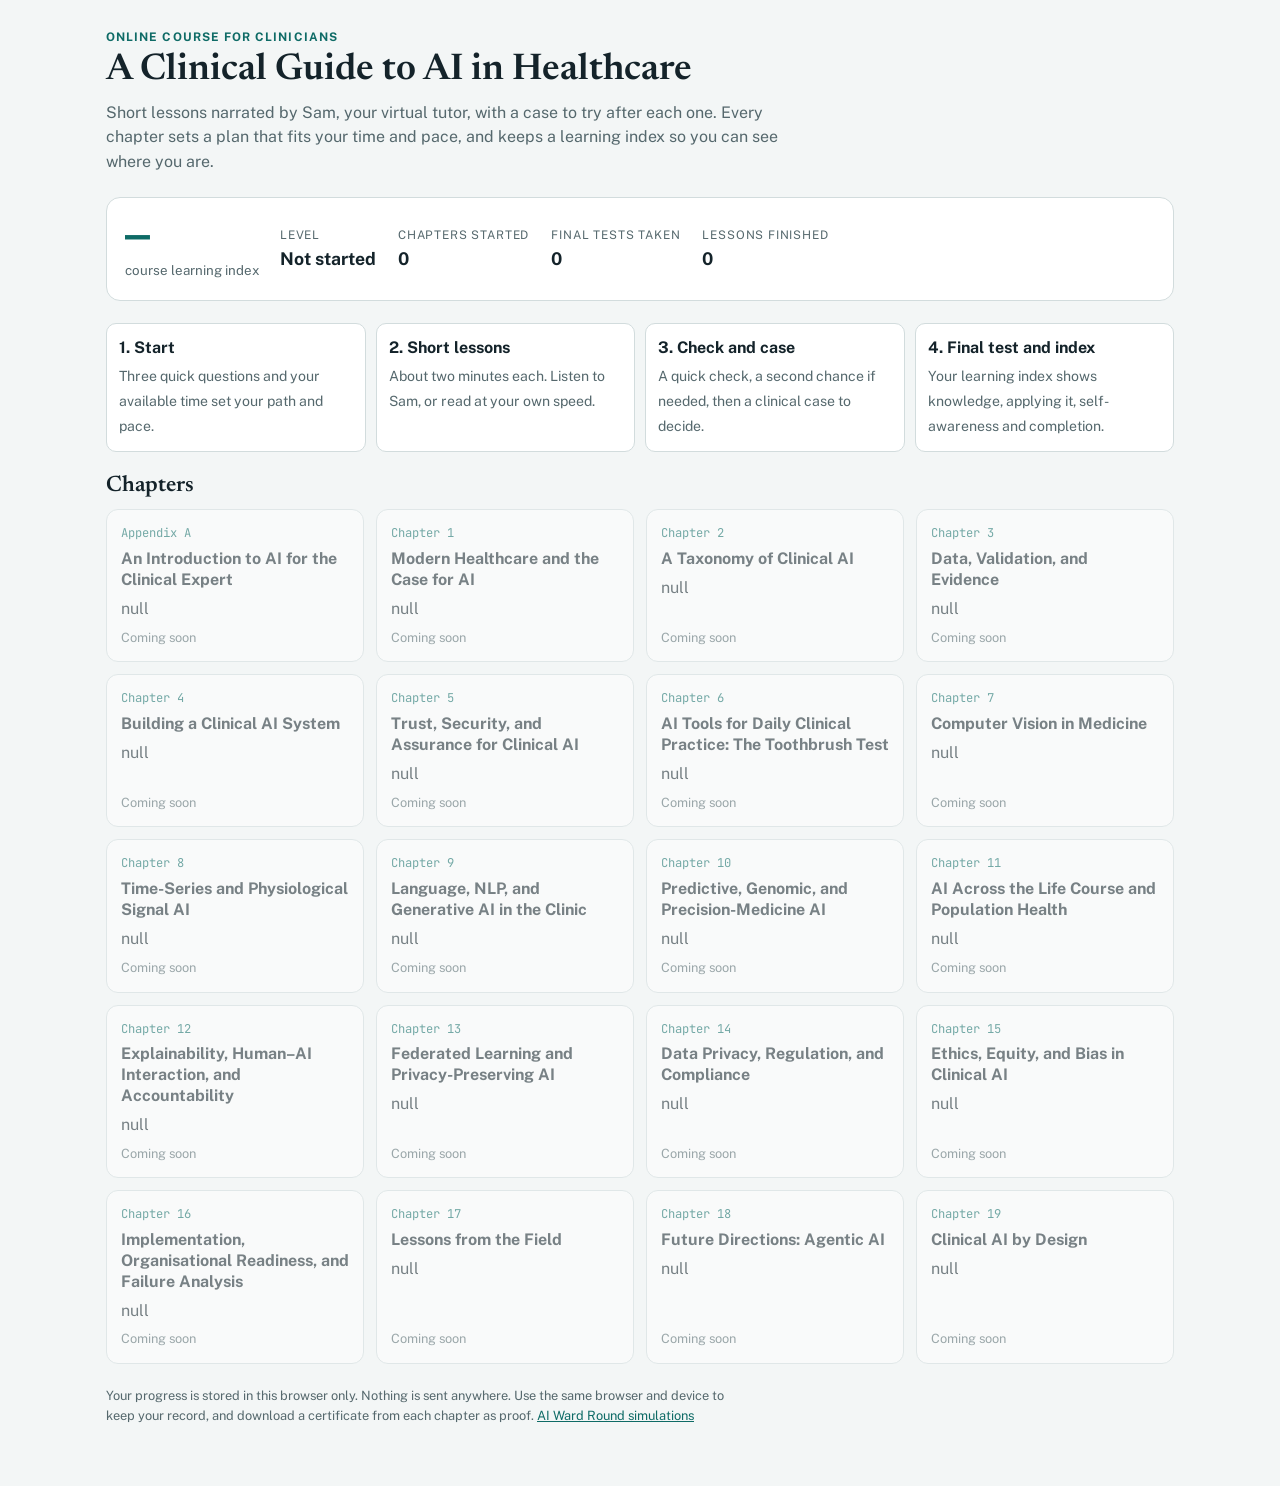
==== commit 3898a81f: "Add files via upload Chapters 1-5" ====
--- a/index.html
+++ b/index.html
@@ -3,1240 +3,105 @@
 <head>
 <meta charset="utf-8">
 <meta name="viewport" content="width=device-width, initial-scale=1, viewport-fit=cover">
-<title>AI Ward Round</title>
+<title>Clinical AI Course</title>
+<meta name="description" content="Short narrated lessons, case simulations and a personal learning index for every chapter of A Clinical Guide to AI in Healthcare.">
 <link rel="preconnect" href="https://fonts.googleapis.com">
 <link rel="preconnect" href="https://fonts.gstatic.com" crossorigin>
 <link rel="stylesheet" href="https://fonts.googleapis.com/css2?family=Newsreader:opsz,wght@6..72,500;6..72,600&family=Public+Sans:wght@400;500;600;700&family=JetBrains+Mono:wght@400;600&display=swap">
 <style>
-/* Layout: a ward-round workbook. Left rail lists the stations (a real sequence), main column holds one station at a time:
-   plain-words brief -> live simulation -> check question -> bedside takeaway. */
+/* Layout: course header with overall learning index, then a grid of chapter cards (available / coming soon). */
 :root{
   --bg:#F3F6F6; --surface:#FFFFFF; --surface-2:#E9EFEF; --ink:#14232A; --muted:#55686D; --line:#D2DCDD;
-  --accent:#0E6B66; --accent-soft:#D6ECEA; --signal:#B97A06; --signal-soft:#F7EBD2;
-  --good:#2C7A4B; --good-soft:#DCEFE3; --bad:#AE3434; --bad-soft:#F6DEDE; --info:#2D5B8A;
-  --img-bg:#0B0F10;
+  --accent:#0E6B66; --accent-soft:#D6ECEA; --signal:#B97A06; --signal-soft:#F7EBD2; --good:#2C7A4B; --good-soft:#DCEFE3;
   --f-display:"Newsreader", Georgia, "Times New Roman", serif;
   --f-body:"Public Sans", "Segoe UI", Roboto, Helvetica, Arial, sans-serif;
-  --f-mono:"JetBrains Mono", ui-monospace, "SFMono-Regular", Menlo, Consolas, monospace;
-  --r:10px;
+  --f-mono:"JetBrains Mono", ui-monospace, Menlo, Consolas, monospace;
 }
 @media (prefers-color-scheme: dark){ :root:not([data-theme="light"]){
   --bg:#0D1618; --surface:#142124; --surface-2:#1B2B2E; --ink:#E3ECEC; --muted:#92A6A9; --line:#2A3C3F;
-  --accent:#4DB6AC; --accent-soft:#183A38; --signal:#E3A53A; --signal-soft:#3A2E17;
-  --good:#5CBB84; --good-soft:#18352A; --bad:#E27474; --bad-soft:#3D1F1F; --info:#7FA9D8; --img-bg:#050708;
-  color-scheme:dark }}
+  --accent:#4DB6AC; --accent-soft:#183A38; --signal:#E3A53A; --signal-soft:#3A2E17; --good:#5CBB84; --good-soft:#18352A; color-scheme:dark }}
 :root[data-theme="dark"]{
   --bg:#0D1618; --surface:#142124; --surface-2:#1B2B2E; --ink:#E3ECEC; --muted:#92A6A9; --line:#2A3C3F;
-  --accent:#4DB6AC; --accent-soft:#183A38; --signal:#E3A53A; --signal-soft:#3A2E17;
-  --good:#5CBB84; --good-soft:#18352A; --bad:#E27474; --bad-soft:#3D1F1F; --info:#7FA9D8; --img-bg:#050708;
-  color-scheme:dark }
+  --accent:#4DB6AC; --accent-soft:#183A38; --signal:#E3A53A; --signal-soft:#3A2E17; --good:#5CBB84; --good-soft:#18352A; color-scheme:dark }
 *{box-sizing:border-box}
 [hidden]{display:none!important}
-body{background:var(--bg);color:var(--ink);font-family:var(--f-body);font-size:15.5px;line-height:1.55}
+body{background:var(--bg);color:var(--ink);font-family:var(--f-body);font-size:16px;line-height:1.55;margin:0}
 h1,h2,h3{font-family:var(--f-display);font-weight:600;line-height:1.15;text-wrap:balance;margin:0}
 p{margin:0}
-button,select,input{font:inherit;color:inherit}
-:focus-visible{outline:2px solid var(--accent);outline-offset:2px}
-.mono{font-family:var(--f-mono);font-variant-numeric:tabular-nums}
+.wrap{max-width:1100px;margin:0 auto;padding-inline:16px;padding-block:28px 60px;display:flex;flex-direction:column;gap:22px}
+.eyebrow{font-size:.74rem;letter-spacing:.09em;text-transform:uppercase;color:var(--accent);font-weight:700}
+.lede{color:var(--muted);max-width:70ch;margin-top:8px}
+.summary{display:flex;gap:20px;align-items:center;flex-wrap:wrap;background:var(--surface);border:1px solid var(--line);border-radius:14px;padding:18px}
+.big{font-family:var(--f-mono);font-size:2.6rem;font-weight:600;color:var(--accent);line-height:1}
+.stats{display:flex;gap:22px;flex-wrap:wrap}
+.stats div{display:flex;flex-direction:column}
+.stats small{font-size:.74rem;letter-spacing:.07em;text-transform:uppercase;color:var(--muted)}
+.stats b{font-size:1.1rem}
+.grid{display:grid;grid-template-columns:repeat(auto-fill,minmax(250px,1fr));gap:12px}
+.ch{display:flex;flex-direction:column;gap:6px;border:1px solid var(--line);background:var(--surface);border-radius:12px;padding:14px;text-decoration:none;color:inherit;min-width:0}
+a.ch:hover{border-color:var(--accent)}
+.ch .n{font-family:var(--f-mono);font-size:.76rem;color:var(--accent)}
+.ch b{font-size:1rem;line-height:1.3}
+.ch .meta{display:flex;gap:6px;flex-wrap:wrap;align-items:center;font-size:.8rem;color:var(--muted);margin-top:auto}
+.ch.soon{opacity:.55}
+.bar{height:6px;background:var(--surface-2);border-radius:99px;overflow:hidden}
+.bar i{display:block;height:100%;background:var(--accent)}
+.pill{display:inline-flex;border-radius:99px;padding:2px 9px;font-size:.76rem;font-weight:600;background:var(--surface-2)}
+.pill.good{background:var(--good-soft);color:var(--good)} .pill.acc{background:var(--accent-soft);color:var(--accent)}
+.how{display:grid;grid-template-columns:repeat(auto-fit,minmax(200px,1fr));gap:10px}
+.how div{background:var(--surface);border:1px solid var(--line);border-radius:10px;padding:12px}
+.how b{display:block;margin-bottom:3px}
+.how span{font-size:.88rem;color:var(--muted)}
+.foot{font-size:.8rem;color:var(--muted);max-width:80ch}
+a{color:var(--accent)}
+</style>
+</head>
+<body>
 
-/* top bar */
-.top{position:sticky;top:env(safe-area-inset-top,0px);z-index:20;background:var(--bg);border-bottom:1px solid var(--line)}
-.top-in{max-width:1240px;margin:0 auto;padding:10px 16px;display:flex;gap:14px;align-items:center;flex-wrap:wrap}
-.brand{display:flex;align-items:baseline;gap:10px;min-width:0}
-.brand h1{font-size:1.45rem}
-.brand span{color:var(--muted);font-size:.85rem}
-.top-right{margin-left:auto;display:flex;gap:10px;align-items:center;flex-wrap:wrap}
-.prog{display:flex;align-items:center;gap:8px;font-size:.85rem;color:var(--muted)}
-.prog-bar{width:120px;height:8px;border-radius:99px;background:var(--surface-2);overflow:hidden}
-.prog-bar i{display:block;height:100%;background:var(--accent);width:0;transition:width .4s}
-.btn{border:1px solid var(--line);background:var(--surface);border-radius:8px;padding:7px 12px;cursor:pointer;font-weight:600;font-size:.9rem}
-.btn:hover{border-color:var(--accent)}
-.btn.primary{background:var(--accent);border-color:var(--accent);color:var(--surface)}
-.btn.primary:hover{filter:brightness(1.08)}
-.btn.ghost{background:transparent}
-.btn:disabled{opacity:.45;cursor:not-allowed}
-
-/* shell */
-.shell{max-width:1240px;margin:0 auto;padding-inline:16px;padding-block:20px 60px;display:grid;grid-template-columns:260px minmax(0,1fr);gap:28px}
-.rail{position:sticky;top:76px;align-self:start;display:flex;flex-direction:column;gap:2px}
-.rail-label{font-size:.72rem;letter-spacing:.09em;text-transform:uppercase;color:var(--muted);padding:4px 10px 8px}
-.rail button{display:grid;grid-template-columns:28px 1fr 16px;align-items:center;gap:8px;text-align:left;border:0;background:transparent;border-radius:8px;padding:7px 10px;cursor:pointer;color:var(--ink);font-size:.9rem;line-height:1.3}
-.rail button:hover{background:var(--surface-2)}
-.rail button[aria-current="true"]{background:var(--accent-soft);font-weight:600}
-.rail .n{font-family:var(--f-mono);font-size:.78rem;color:var(--muted)}
-.rail .tick{width:14px;height:14px;border-radius:50%;border:1.5px solid var(--line)}
-.rail .tick.done{background:var(--good);border-color:var(--good)}
-.mob-nav{display:none}
-@media (max-width:860px){
-  .shell{grid-template-columns:minmax(0,1fr)}
-  .rail{display:none}
-  .mob-nav{display:flex;gap:8px;align-items:center}
-  .mob-nav select{flex:1;min-width:0;padding:8px;border-radius:8px;border:1px solid var(--line);background:var(--surface)}
-}
-
-/* station */
-.station{display:flex;flex-direction:column;gap:20px;min-width:0}
-.eyebrow{font-size:.75rem;letter-spacing:.09em;text-transform:uppercase;color:var(--accent);font-weight:700}
-.st-head h2{font-size:2.1rem;margin-top:4px}
-.st-head .lede{margin-top:10px;max-width:68ch;color:var(--muted);font-size:1.02rem}
-.plain{background:var(--surface);border:1px solid var(--line);border-radius:var(--r);padding:16px 18px;display:grid;grid-template-columns:auto 1fr;gap:6px 14px;max-width:820px}
-.plain b.k{font-size:.72rem;letter-spacing:.09em;text-transform:uppercase;color:var(--muted);padding-top:3px}
-.plain p{max-width:68ch}
-.panel{background:var(--surface);border:1px solid var(--line);border-radius:var(--r);padding:18px;min-width:0}
-.panel h3{font-size:1.2rem;margin-bottom:4px}
-.panel .hint{color:var(--muted);font-size:.9rem;margin-bottom:14px;max-width:72ch}
-.grid2{display:grid;grid-template-columns:repeat(2,minmax(0,1fr));gap:18px}
-.grid3{display:grid;grid-template-columns:repeat(3,minmax(0,1fr));gap:14px}
-@media (max-width:760px){.grid2,.grid3{grid-template-columns:minmax(0,1fr)}}
-.row{display:flex;gap:10px;flex-wrap:wrap;align-items:center}
-.ctl{display:grid;grid-template-columns:minmax(110px,150px) 1fr 64px;gap:10px;align-items:center;font-size:.9rem}
-.ctl input[type=range]{width:100%;accent-color:var(--accent)}
-.ctl output{font-family:var(--f-mono);text-align:right;font-size:.88rem}
-.ctls{display:flex;flex-direction:column;gap:8px}
-.stat{display:flex;flex-direction:column;gap:2px;padding:10px 12px;border-radius:8px;background:var(--surface-2);min-width:0}
-.stat small{font-size:.72rem;letter-spacing:.07em;text-transform:uppercase;color:var(--muted)}
-.stat b{font-family:var(--f-mono);font-size:1.35rem;font-weight:600}
-.stats{display:grid;grid-template-columns:repeat(auto-fit,minmax(118px,1fr));gap:10px}
-.pill{display:inline-flex;align-items:center;gap:6px;border-radius:99px;padding:3px 10px;font-size:.82rem;font-weight:600;background:var(--surface-2)}
-.pill.good{background:var(--good-soft);color:var(--good)}
-.pill.bad{background:var(--bad-soft);color:var(--bad)}
-.pill.warn{background:var(--signal-soft);color:var(--signal)}
-.pill.acc{background:var(--accent-soft);color:var(--accent)}
-.note{border-radius:8px;padding:10px 14px;font-size:.92rem;background:var(--surface-2)}
-.note.warn{background:var(--signal-soft)}
-.note.bad{background:var(--bad-soft)}
-.note.good{background:var(--good-soft)}
-.svgwrap{overflow-x:auto}
-svg text{font-family:var(--f-body)}
-select.sel{padding:6px 8px;border-radius:7px;border:1px solid var(--line);background:var(--surface);max-width:100%}
-
-/* check question */
-.check{border:1px solid var(--accent);border-radius:var(--r);padding:16px 18px;background:var(--surface)}
-.check .q{font-weight:600;margin:4px 0 12px;max-width:70ch}
-.opts{display:flex;flex-direction:column;gap:8px}
-.opt{text-align:left;border:1px solid var(--line);background:var(--bg);border-radius:8px;padding:9px 12px;cursor:pointer}
-.opt:hover{border-color:var(--accent)}
-.opt.right{border-color:var(--good);background:var(--good-soft)}
-.opt.wrong{border-color:var(--bad);background:var(--bad-soft)}
-.fb{margin-top:10px;font-size:.93rem;max-width:72ch}
-.take{display:grid;grid-template-columns:auto 1fr;gap:14px;align-items:start;background:var(--signal-soft);border-radius:var(--r);padding:14px 18px}
-.take b{font-size:.72rem;letter-spacing:.09em;text-transform:uppercase;color:var(--signal);padding-top:3px;white-space:nowrap}
-.take p{max-width:72ch;font-weight:500}
-.navrow{display:flex;justify-content:space-between;gap:10px;flex-wrap:wrap}
-
-/* specific */
-.toolcard{border:1px solid var(--line);border-radius:8px;padding:12px;display:flex;flex-direction:column;gap:8px;background:var(--bg);min-width:0}
-.toolcard h4{margin:0;font-size:.98rem}
-.toolcard p{font-size:.88rem;color:var(--muted)}
-.toolcard label{font-size:.78rem;color:var(--muted);display:flex;flex-direction:column;gap:3px}
-.verdict{font-size:.85rem;font-weight:600}
-.sortitem{display:grid;grid-template-columns:1fr auto;gap:10px;align-items:center;border:1px solid var(--line);border-radius:8px;padding:10px 12px;background:var(--bg)}
-.seg{display:inline-flex;border:1px solid var(--line);border-radius:8px;overflow:hidden;flex-wrap:wrap}
-.seg button{border:0;background:var(--surface);padding:6px 10px;cursor:pointer;font-size:.83rem;border-right:1px solid var(--line)}
-.seg button:last-child{border-right:0}
-.seg button[aria-pressed="true"]{background:var(--accent);color:var(--surface);font-weight:600}
-.stages{display:grid;grid-template-columns:repeat(6,minmax(0,1fr));gap:6px}
-.stage{border-radius:8px;padding:8px;font-size:.8rem;text-align:center;background:var(--surface-2);border:1px solid var(--line);line-height:1.3}
-.stage b{display:block;font-size:.88rem}
-.stage.live{background:var(--accent-soft);border-color:var(--accent)}
-.stage.dim{opacity:.45}
-@media (max-width:640px){.stages{grid-template-columns:repeat(3,minmax(0,1fr))}}
-.cx{display:grid;grid-template-columns:minmax(0,1fr) minmax(0,1fr);gap:16px;align-items:start}
-@media (max-width:760px){.cx{grid-template-columns:minmax(0,1fr)}}
-canvas{display:block;max-width:100%}
-.film{width:100%;max-width:420px;aspect-ratio:1/1;border-radius:8px;background:var(--img-bg)}
-.steps{display:flex;flex-direction:column;gap:6px}
-.steps button{text-align:left}
-.cm{display:grid;grid-template-columns:auto 1fr 1fr;gap:4px;font-size:.85rem;max-width:420px}
-.cm div{padding:8px;border-radius:6px;text-align:center}
-.cm .h{background:transparent;color:var(--muted);font-weight:600}
-.cm .tp{background:var(--accent);color:var(--surface)}
-.cm .fn{background:var(--accent-soft);color:var(--accent)}
-.cm .fp{background:var(--signal);color:var(--surface)}
-.cm .tn{background:var(--surface-2)}
-.legend{display:flex;gap:14px;flex-wrap:wrap;font-size:.82rem;color:var(--muted)}
-.legend i{display:inline-block;width:11px;height:11px;border-radius:2px;margin-right:5px;vertical-align:-1px}
-.bars{display:flex;flex-direction:column;gap:6px}
-.barrow{display:grid;grid-template-columns:minmax(90px,170px) 1fr 52px;gap:8px;align-items:center;font-size:.86rem}
-.barrow .track{height:14px;background:var(--surface-2);border-radius:4px;position:relative;overflow:hidden}
-.barrow .fill{position:absolute;top:0;bottom:0;border-radius:4px;background:var(--accent)}
-.barrow .fill.neg{background:var(--signal)}
-.barrow output{font-family:var(--f-mono);text-align:right;font-size:.82rem}
-.chat{display:flex;flex-direction:column;gap:10px;max-height:460px;overflow-y:auto;padding:4px}
-.msg{max-width:84%;padding:10px 13px;border-radius:12px;font-size:.92rem}
-.msg.you{align-self:flex-end;background:var(--accent);color:var(--surface);border-bottom-right-radius:3px}
-.msg.them{align-self:flex-start;background:var(--surface-2);border-bottom-left-radius:3px}
-.msg .flag{display:block;margin-top:6px;font-size:.82rem;font-weight:600;color:var(--bad)}
-.qlist{display:flex;flex-direction:column;gap:6px}
-.qlist button{text-align:left}
-.fam{display:flex;flex-wrap:wrap;gap:8px}
-.fam button{border:1px solid var(--line);background:var(--bg);border-radius:99px;padding:6px 12px;cursor:pointer;font-size:.85rem}
-.fam button[aria-pressed="true"]{border-color:var(--accent);background:var(--accent-soft);font-weight:600}
-.tokens{display:flex;flex-wrap:wrap;gap:6px;font-family:var(--f-display);font-size:1.25rem}
-.gloss{display:grid;grid-template-columns:minmax(140px,220px) 1fr;gap:6px 16px;font-size:.92rem}
-.gloss dt{font-weight:700}
-.gloss dd{margin:0;color:var(--muted)}
-dialog{border:1px solid var(--line);border-radius:14px;background:var(--surface);color:var(--ink);max-width:760px;width:calc(100% - 32px);padding:0}
-dialog::backdrop{background:rgba(5,12,14,.5)}
-.dlg-head{display:flex;justify-content:space-between;align-items:center;padding:14px 18px;border-bottom:1px solid var(--line);gap:10px}
-.dlg-body{padding:16px 18px;max-height:70vh;overflow-y:auto}
-.ten{display:grid;grid-template-columns:repeat(2,minmax(0,1fr));gap:10px;counter-reset:t}
-.ten li{list-style:none;background:var(--surface);border:1px solid var(--line);border-radius:8px;padding:10px 12px 10px 44px;position:relative;font-size:.93rem}
-.ten li::before{counter-increment:t;content:counter(t);position:absolute;left:12px;top:9px;font-family:var(--f-mono);color:var(--accent);font-weight:600}
-.ten li.hi{background:var(--signal-soft);border-color:var(--signal)}
-@media (max-width:640px){.ten{grid-template-columns:minmax(0,1fr)}}
-.route{display:grid;grid-template-columns:repeat(auto-fit,minmax(200px,1fr));gap:10px}
-.route button{display:flex;flex-direction:column;gap:3px;text-align:left;border:1px solid var(--line);border-radius:8px;padding:10px 12px;background:var(--surface);cursor:pointer}
-.route button:hover{border-color:var(--accent)}
-.route .n{font-family:var(--f-mono);font-size:.75rem;color:var(--accent)}
-.route b{font-size:.95rem}
-.route span{font-size:.82rem;color:var(--muted)}
-.foot{font-size:.8rem;color:var(--muted);max-width:80ch}
-@media (prefers-reduced-motion:reduce){*{transition:none!important;animation:none!important}}
-</style>
-
-</head>
-<body style="margin:0">
-<header class="top">
-  <div class="top-in">
-    <div class="brand"><h1>AI Ward Round</h1><span>Fundamentals of AI for clinicians</span></div>
-    <div class="top-right">
-      <div class="prog"><span id="progTxt">0 of 11 stations</span><div class="prog-bar"><i id="progBar"></i></div></div>
-      <a class="btn ghost" href="lectures/index.html" style="text-decoration:none">Lectures</a>
-      <button class="btn ghost" id="glossBtn" type="button">Glossary</button>
-    </div>
-    <div class="mob-nav" style="width:100%"><select id="mobSel" aria-label="Go to station"></select></div>
-  </div>
-</header>
-
-<div class="shell">
-  <nav class="rail" id="rail" aria-label="Stations"><div class="rail-label">Stations</div></nav>
-  <main id="main" class="station" aria-live="polite"></main>
+<div class="wrap">
+  <header>
+    <div class="eyebrow">Online course for clinicians</div>
+    <h1 style="font-size:2.3rem;margin-top:4px">A Clinical Guide to AI in Healthcare</h1>
+    <p class="lede">Short lessons narrated by Sam, your virtual tutor, with a case to try after each one. Every chapter sets a plan that fits your time and pace, and keeps a learning index so you can see where you are.</p>
+  </header>
+  <section class="summary" aria-label="Your course progress">
+    <div><div class="big" id="ovIdx">—</div><small style="color:var(--muted)">course learning index</small></div>
+    <div class="stats"><div><small>Level</small><b id="ovLvl">Not started</b></div><div><small>Chapters started</small><b id="ovStarted">0</b></div><div><small>Final tests taken</small><b id="ovTests">0</b></div><div><small>Lessons finished</small><b id="ovLessons">0</b></div></div>
+  </section>
+  <section class="how" aria-label="How each chapter works">
+    <div><b>1. Start</b><span>Three quick questions and your available time set your path and pace.</span></div>
+    <div><b>2. Short lessons</b><span>About two minutes each. Listen to Sam, or read at your own speed.</span></div>
+    <div><b>3. Check and case</b><span>A quick check, a second chance if needed, then a clinical case to decide.</span></div>
+    <div><b>4. Final test and index</b><span>Your learning index shows knowledge, applying it, self-awareness and completion.</span></div>
+  </section>
+  <section><h2 style="font-size:1.4rem;margin-bottom:10px">Chapters</h2><div class="grid" id="grid"></div></section>
+  <p class="foot">Your progress is stored in this browser only. Nothing is sent anywhere. Use the same browser and device to keep your record, and download a certificate from each chapter as proof. <a href="../index.html">AI Ward Round simulations</a></p>
 </div>
-
-<dialog id="glossDlg" aria-labelledby="glossTitle">
-  <div class="dlg-head"><h3 id="glossTitle">Glossary</h3>
-    <div class="row"><input id="glossQ" type="search" placeholder="Search terms" aria-label="Search glossary" style="padding:6px 10px;border-radius:7px;border:1px solid var(--line);background:var(--bg)">
-    <button class="btn" type="button" id="glossClose">Close</button></div></div>
-  <div class="dlg-body"><dl class="gloss" id="glossList"></dl></div>
-</dialog>
-
 <script>
-/* ---------- helpers ---------- */
-const $ = s => document.querySelector(s);
-function h(tag, attrs, ...kids){
-  const e = document.createElement(tag);
-  if (attrs) for (const [k,v] of Object.entries(attrs)){
-    if (k === 'class') e.className = v;
-    else if (k === 'html') e.innerHTML = v;
-    else if (k.startsWith('on')) e.addEventListener(k.slice(2), v);
-    else if (v !== false && v != null) e.setAttribute(k, v === true ? '' : v);
-  }
-  for (const k of kids.flat()) if (k != null && k !== false) e.append(k.nodeType ? k : document.createTextNode(k));
-  return e;
-}
-const SVGNS = 'http://www.w3.org/2000/svg';
-function s(tag, attrs, ...kids){
-  const e = document.createElementNS(SVGNS, tag);
-  if (attrs) for (const [k,v] of Object.entries(attrs)) if (v != null) e.setAttribute(k, v);
-  for (const k of kids.flat()) if (k != null) e.append(k.nodeType ? k : document.createTextNode(k));
-  return e;
-}
-function cssv(name){ return getComputedStyle(document.documentElement).getPropertyValue(name).trim(); }
-function mulberry32(a){ return function(){ a |= 0; a = a + 0x6D2B79F5 | 0; let t = Math.imul(a ^ a >>> 15, 1 | a); t = t + Math.imul(t ^ t >>> 7, 61 | t) ^ t; return ((t ^ t >>> 14) >>> 0) / 4294967296; }; }
-function gauss(r){ let u=0,v=0; while(!u)u=r(); while(!v)v=r(); return Math.sqrt(-2*Math.log(u))*Math.cos(2*Math.PI*v); }
-const sig = z => 1/(1+Math.exp(-z));
-const pct = (x,d=0) => (100*x).toFixed(d)+'%';
-const clamp = (x,a,b) => Math.max(a,Math.min(b,x));
-function slider(label, id, min, max, step, val, fmt, onInput){
-  const out = h('output', {for:id});
-  const inp = h('input', {type:'range', id, min, max, step, value:val, 'aria-label':label});
-  const upd = () => { out.textContent = fmt(+inp.value); onInput && onInput(+inp.value); };
-  inp.addEventListener('input', upd);
-  const row = h('div', {class:'ctl'}, h('label', {for:id}, label), inp, out);
-  out.textContent = fmt(+val);
-  row.input = inp; row.update = upd;
-  return row;
-}
-function seg(options, value, onChange, label){
-  const wrap = h('div', {class:'seg', role:'group', 'aria-label':label||''});
-  const btns = options.map(([v,t]) => {
-    const b = h('button', {type:'button', 'aria-pressed': String(v===value)}, t);
-    b.addEventListener('click', () => { btns.forEach(x=>x.setAttribute('aria-pressed','false')); b.setAttribute('aria-pressed','true'); onChange(v); });
-    return b;
-  });
-  wrap.append(...btns); return wrap;
-}
-const themeListeners = [];
-function onTheme(fn){ themeListeners.push(fn); }
-matchMedia('(prefers-color-scheme: dark)').addEventListener('change', ()=>themeListeners.forEach(f=>f()));
-new MutationObserver(()=>themeListeners.forEach(f=>f())).observe(document.documentElement,{attributes:true,attributeFilter:['data-theme']});
-
-/* ---------- progress ---------- */
-let done = {};
-try { done = JSON.parse(localStorage.getItem('aiwr-done') || '{}') || {}; } catch(e){ done = {}; }
-function markDone(id){
-  done[id] = true;
-  try { localStorage.setItem('aiwr-done', JSON.stringify(done)); } catch(e){}
-  renderProgress();
-}
-
-/* ---------- check question ---------- */
-function check(id, q, options, correct, explain){
-  const fb = h('div', {class:'fb'});
-  const box = h('section', {class:'check', 'aria-label':'Check your understanding'},
-    h('div', {class:'eyebrow'}, 'Check your understanding'), h('p', {class:'q'}, q));
-  const opts = h('div', {class:'opts'});
-  options.forEach((o,i) => {
-    const b = h('button', {class:'opt', type:'button'}, o);
-    b.addEventListener('click', () => {
-      opts.querySelectorAll('.opt').forEach(x=>x.classList.remove('right','wrong'));
-      if (i === correct){ b.classList.add('right'); fb.innerHTML = '<b>Right.</b> ' + explain; markDone(id); }
-      else { b.classList.add('wrong'); fb.innerHTML = '<b>Not quite.</b> Think about it once more, then try another answer.'; }
-    });
-    opts.append(b);
-  });
-  box.append(opts, fb);
-  return box;
-}
-function takeaway(text){ return h('div', {class:'take'}, h('b', null, 'At the bedside'), h('p', null, text)); }
-function plain(rows){
-  const d = h('div', {class:'plain'});
-  rows.forEach(([k,v]) => d.append(h('b', {class:'k'}, k), h('p', {html:v})));
-  return d;
-}
-
-/* ---------- small line chart ---------- */
-function lineChart({w=640, hgt=240, xs, series, ymin=0, ymax=1, yfmt=v=>v, xlabels=[], marks=[], ylab=''}){
-  const m = {l:46, r:14, t:12, b:30};
-  const X = i => m.l + (w-m.l-m.r) * (i/(xs-1||1));
-  const Y = v => m.t + (hgt-m.t-m.b) * (1 - (v-ymin)/(ymax-ymin));
-  const g = s('svg', {viewBox:`0 0 ${w} ${hgt}`, width:'100%', role:'img'});
-  for (let k=0;k<=4;k++){ const v = ymin + (ymax-ymin)*k/4;
-    g.append(s('line',{x1:m.l,x2:w-m.r,y1:Y(v),y2:Y(v),stroke:'var(--line)','stroke-width':1}));
-    g.append(s('text',{x:m.l-6,y:Y(v)+4,'text-anchor':'end','font-size':11,fill:'var(--muted)'}, yfmt(v))); }
-  xlabels.forEach(([i,t]) => g.append(s('text',{x:X(i),y:hgt-8,'text-anchor':'middle','font-size':11,fill:'var(--muted)'}, t)));
-  if (ylab) g.append(s('text',{x:12,y:m.t+4,'font-size':11,fill:'var(--muted)'}, ''));
-  marks.forEach(mk => { g.append(s('line',{x1:X(mk.i),x2:X(mk.i),y1:m.t,y2:hgt-m.b,stroke:mk.color||'var(--signal)','stroke-dasharray':'4 4','stroke-width':1.5}));
-    g.append(s('text',{x:X(mk.i)+5,y:m.t+12,'font-size':11,fill:mk.color||'var(--signal)','font-weight':600}, mk.label)); });
-  series.forEach(sr => {
-    const pts = sr.data.map((v,i)=> v==null?null:[X(i),Y(v)]).filter(Boolean);
-    if (!pts.length) return;
-    g.append(s('polyline',{points:pts.map(p=>p.join(',')).join(' '),fill:'none',stroke:sr.color,'stroke-width':sr.width||2.5,'stroke-dasharray':sr.dash||null,'stroke-linejoin':'round'}));
-    const last = pts[pts.length-1]; g.append(s('circle',{cx:last[0],cy:last[1],r:4,fill:sr.color}));
-  });
-  return g;
-}
-function legend(items){ return h('div',{class:'legend'}, items.map(([c,t,dash]) => h('span',null, h('i',{style:`background:${c}`}), t))); }
-
-/* =====================================================================
-   STATIONS
-   ===================================================================== */
-const STATIONS = [];
-
-/* ---------- 0. Welcome ---------- */
-STATIONS.push({id:'start', n:'00', title:'Before the round', short:'How this tool works',
-render(main){
-  main.append(
-    h('div',{class:'st-head'}, h('div',{class:'eyebrow'},'Welcome'),
-      h('h2',null,'Learn AI the way you learnt medicine: by seeing cases'),
-      h('p',{class:'lede'},'This is a ward round of eleven stations. At each one you run a small simulation, see what happens, and answer one question. You need no maths and no computing background. Every patient and number here is invented for teaching.')),
-    plain([
-      ['How it works','Read the short brief, play with the simulation, then answer the check question. A station turns green when you answer it correctly. Your progress is kept in this browser only.'],
-      ['Time','About 60 to 90 minutes for all stations. Stations 4 to 9 each stand alone if you only have a few minutes.'],
-      ['By the end','You will be able to read a claim about a clinical AI tool and know which questions to ask the supplier, the paper or the enthusiastic colleague.']
-    ]),
-  );
-  const route = h('div',{class:'route'});
-  STATIONS.slice(1).forEach((st,i) => route.append(h('button',{type:'button',onclick:()=>go(i+1)}, h('span',{class:'n'},'Station '+st.n), h('b',null,st.title), h('span',null,st.short))));
-  main.append(h('section',{class:'panel'}, h('h3',null,'The route'), h('p',{class:'hint'},'Each station builds on the one before. Station 9, reading the evidence, is the most practical; protect time for it.'), route));
-  main.append(h('p',{class:'foot'},'Based on Appendix A, "An Introduction to AI for the Clinical Expert", in A Clinical Guide to AI in Healthcare. For education only: not a clinical decision tool.'));
-}});
-
-/* ---------- 1. Words ---------- */
-STATIONS.push({id:'words', n:'01', title:'What the words mean', short:'Two questions people muddle',
-render(main){
-  main.append(h('div',{class:'st-head'}, h('div',{class:'eyebrow'},'Station 01 · What kind of system, and how was it trained?'),
-    h('h2',null,'Four "AI tools", four different conversations'),
-    h('p',{class:'lede'},'People mix up two separate questions. What kind of system is it? And how was it trained? Sort four tools a hospital says it uses, and see why each needs its own assurance conversation.')));
-  main.append(plain([
-    ['The rings','<b>AI</b> is any computer doing a task that would normally need a person, including hand-written rules. <b>Machine learning</b> works the rules out from examples. <b>Deep learning</b> is machine learning with many-layered networks. <b>Generative AI</b> sits inside deep learning and produces new content instead of a label.'],
-    ['Training','Supervised, unsupervised, reinforcement and self-supervised are <i>methods</i>, not places in the rings. One system can use several.']
-  ]));
-  const tools = [
-    {name:'Early-warning score', desc:'A consultant wrote the threshold for each vital sign by hand.', kind:'ai', train:'none'},
-    {name:'Readmission model', desc:'Logistic regression learned from 30,000 past discharges, each marked readmitted or not.', kind:'ml', train:'sup'},
-    {name:'Chest film reader', desc:'A many-layered network trained on 100,000 radiographs labelled by radiologists.', kind:'dl', train:'sup'},
-    {name:'Ambient scribe', desc:'Listens to the consultation and drafts the clinic letter.', kind:'gen', train:'stack'}];
-  const KIND = {ai:'AI, rules only', ml:'Machine learning', dl:'Deep learning', gen:'Generative AI'};
-  const TRAIN = {none:'Not trained: rules written by hand', sup:'Supervised', unsup:'Unsupervised', rl:'Reinforcement learning only', stack:'Self-supervised, then supervised, then human feedback (RLHF)'};
-  const picks = tools.map(()=>({kind:'', train:''}));
-  const cards = h('div',{class:'grid2'});
-  const verdicts = [];
-  tools.forEach((t,i) => {
-    const k = h('select',{class:'sel', id:'w-k'+i}, h('option',{value:''},'Choose…'), Object.entries(KIND).map(([v,l])=>h('option',{value:v},l)));
-    const tr = h('select',{class:'sel', id:'w-t'+i}, h('option',{value:''},'Choose…'), Object.entries(TRAIN).map(([v,l])=>h('option',{value:v},l)));
-    k.onchange = () => { picks[i].kind = k.value; }; tr.onchange = () => { picks[i].train = tr.value; };
-    const v = h('div',{class:'verdict'}); verdicts.push(v);
-    cards.append(h('div',{class:'toolcard'}, h('h4',null,t.name), h('p',null,t.desc),
-      h('label',{for:'w-k'+i},'What kind of system is it?', k), h('label',{for:'w-t'+i},'How was it trained?', tr), v));
-  });
-  const ringsWrap = h('div',{class:'svgwrap'});
-  function drawRings(showAll){
-    ringsWrap.innerHTML='';
-    const g = s('svg',{viewBox:'0 0 640 300',width:'100%',role:'img','aria-label':'Nested rings: AI contains machine learning, which contains deep learning, which contains generative AI. Training methods sit on a separate axis.'});
-    const rings = [['ai','Artificial intelligence',10,10,380,280],['ml','Machine learning',40,48,320,236],['dl','Deep learning',70,86,260,192],['gen','Generative AI',100,124,200,150]];
-    rings.forEach(([key,l,x,y,w,hh],j) => { g.append(s('rect',{x,y,width:w,height:hh,rx:18,fill: j%2?'var(--surface-2)':'var(--surface)',stroke:'var(--accent)','stroke-width':1.5}));
-      g.append(s('text',{x:x+14,y:y+22,'font-size':13,'font-weight':700,fill:'var(--accent)'}, l)); });
-    const pos = {ai:[30,268],ml:[60,252],dl:[90,214],gen:[200,214]};
-    const trainX = 430;
-    g.append(s('text',{x:trainX,y:28,'font-size':13,'font-weight':700,fill:'var(--ink)'},'How it was trained'));
-    ['Supervised','Unsupervised','Reinforcement','Self-supervised'].forEach((t,j)=>{ g.append(s('rect',{x:trainX,y:44+j*44,width:196,height:34,rx:8,fill:'var(--surface-2)',stroke:'var(--line)'}));
-      g.append(s('text',{x:trainX+12,y:66+j*44,'font-size':13,fill:'var(--ink)'},t)); });
-    g.append(s('text',{x:trainX,y:236,'font-size':12,fill:'var(--muted)'},'Methods, not places in the rings.'));
-    g.append(s('text',{x:trainX,y:254,'font-size':12,fill:'var(--muted)'},'A modern LLM stacks three of them.'));
-    tools.forEach((t,i) => { const p = picks[i]; const key = showAll ? t.kind : p.kind; if (!key) return;
-      const [x,y] = pos[key]; const cx = x + (key==='gen'? i*16 : 22+i*18);
-      g.append(s('circle',{cx, cy:y, r:11, fill: showAll||p.kind===t.kind ? 'var(--accent)' : 'var(--bad)'}));
-      g.append(s('text',{x:cx,y:y+4,'text-anchor':'middle','font-size':11,'font-weight':700,fill:'var(--surface)'}, String(i+1))); });
-    ringsWrap.append(g);
-  }
-  drawRings(false);
-  const res = h('div',{class:'note'},'Make your choices, then check them. Numbered dots show where each tool sits in the rings.');
-  const btn = h('button',{class:'btn primary',type:'button'},'Check my sorting');
-  btn.onclick = () => {
-    let ok = 0;
-    tools.forEach((t,i) => { const a = picks[i].kind===t.kind, b = picks[i].train===t.train; ok += a&&b;
-      verdicts[i].innerHTML = (a&&b) ? '<span class="pill good">Correct on both</span>' :
-        `<span class="pill bad">Not yet</span> <span style="color:var(--muted);font-weight:400">It is ${KIND[t.kind].toLowerCase()}, trained by: ${TRAIN[t.train].toLowerCase()}.</span>`; });
-    drawRings(false);
-    res.className = 'note ' + (ok===4?'good':'warn');
-    res.innerHTML = ok===4 ? '<b>All four right.</b> Four positions on both axes means four different assurance conversations: a rule set you can read line by line, a regression with visible weights, an image network nobody can narrate, and a generator that can invent things that were never said.'
-      : `<b>${ok} of 4 fully right.</b> Look at the notes under each card. The commonest slip is calling the scribe "reinforcement learning": that is one of three methods used to build it, not what it is.`;
-  };
-  const show = h('button',{class:'btn',type:'button',onclick:()=>drawRings(true)},'Show the answer key');
-  main.append(h('section',{class:'panel'}, h('h3',null,'Simulation: sort the trust\'s four tools'), h('p',{class:'hint'},'For each tool, choose where it sits in the rings and how it was trained.'),
-    cards, h('div',{class:'row',style:'margin:14px 0'}, btn, show), res, h('div',{style:'margin-top:14px'}, ringsWrap)));
-  main.append(check('words','A colleague says "ChatGPT is reinforcement learning". What is the most accurate reply?',
-    ['Yes, that is exactly what it is.','Reinforcement learning is one of three methods used to build it. It is not what it is.','No, it uses no reinforcement learning at all.'],1,
-    'A modern large language model is a deep generative network built in three stages: self-supervised pre-training, supervised fine-tuning, then reinforcement learning from human feedback. Image generators such as diffusion models are generative and use no reinforcement learning at all.'));
-  main.append(takeaway('When someone says "our AI", ask two separate questions: what kind of system is it, and how was it trained? The answers decide what evidence you need.'));
-}});
-
-/* ---------- 2. Rules vs examples (sepsis) ---------- */
-function makeSepsis(n, site, seed){
-  const r = mulberry32(seed), out = [];
-  for (let i=0;i<n;i++){
-    const ward7 = r() < 0.18 ? 1 : 0;
-    const p = site==='A' ? (ward7 ? 0.42 : 0.06) : (ward7 ? 0.02 : 0.09);
-    const y = r() < p ? 1 : 0;
-    const hr = (y?97:87) + gauss(r)*15, rr = (y?20.5:17.5) + gauss(r)*4.5, temp = (y?37.9:37.2) + gauss(r)*0.9, lac = Math.max(0.4,(y?2.3:1.5) + gauss(r)*1.0);
-    out.push({hr,rr,temp,lac,ward7,y});
-  }
-  return out;
-}
-function trainLR(data, feats, iters=500, lr=0.4){
-  const n = data.length, k = feats.length;
-  const mu = feats.map(f => data.reduce((a,d)=>a+d[f],0)/n);
-  const sd = feats.map((f,j) => Math.sqrt(data.reduce((a,d)=>a+(d[f]-mu[j])**2,0)/n) || 1);
-  const X = data.map(d => feats.map((f,j)=>(d[f]-mu[j])/sd[j]));
-  let w = new Array(k).fill(0), b = 0;
-  for (let it=0; it<iters; it++){
-    const gw = new Array(k).fill(0); let gb = 0;
-    for (let i=0;i<n;i++){ let z=b; for(let j=0;j<k;j++) z+=w[j]*X[i][j]; const e = sig(z)-data[i].y; for(let j=0;j<k;j++) gw[j]+=e*X[i][j]; gb+=e; }
-    for (let j=0;j<k;j++) w[j]-=lr*gw[j]/n; b-=lr*gb/n;
-  }
-  return {w,b,mu,sd,feats, predict(d){ let z=b; feats.forEach((f,j)=>z+=w[j]*(d[f]-mu[j])/sd[j]); return sig(z); }};
-}
-function auc(scores, ys){
-  const idx = scores.map((s,i)=>[s,ys[i]]).sort((a,b)=>a[0]-b[0]);
-  let rank=0, pos=0, sumR=0; idx.forEach(([s,y],i)=>{ if(y){pos++; sumR+=i+1;} });
-  const neg = ys.length-pos; return (sumR - pos*(pos+1)/2)/(pos*neg);
-}
-function confusion(scores, ys, thr){
-  let tp=0,fp=0,fn=0,tn=0; scores.forEach((s,i)=>{ const a = s>=thr; if(ys[i]){a?tp++:fn++;} else {a?fp++:tn++;} });
-  return {tp,fp,fn,tn, sens: tp/(tp+fn||1), ppv: tp/(tp+fp||1), spec: tn/(tn+fp||1)};
-}
-STATIONS.push({id:'rules', n:'02', title:'Rules first or examples first', short:'Build a sepsis alert two ways',
-render(main){
-  main.append(h('div',{class:'st-head'}, h('div',{class:'eyebrow'},'Station 02 · Figure A.1'),
-    h('h2',null,'Build the same sepsis alert two ways'),
-    h('p',{class:'lede'},'Ordinary software is given the rules. Machine learning is given the answers and works the rules out. Build a rule-based alert yourself, then let a model learn one from past admissions, and take both to a second hospital.')));
-  main.append(plain([
-    ['Rule-based','You set the thresholds. Every line can be read and audited, but it misses presentations nobody anticipated.'],
-    ['Learned','The model finds patterns in labelled admissions. It can find subtle combinations, and it can also find a shortcut that holds in one hospital and not in another.']
-  ]));
-  const trainA = makeSepsis(4000,'A',11), testA = makeSepsis(2000,'A',22), testB = makeSepsis(2000,'B',33);
-  // --- rule panel
-  const st = {hr:100, rr:22, temp:38.0, lac:2.0, need:2};
-  const ruleOut = h('div');
-  function evalRule(d){ let c=0; if(d.hr>st.hr)c++; if(d.rr>st.rr)c++; if(d.temp>st.temp)c++; if(d.lac>st.lac)c++; return c>=st.need ? 1 : 0; }
-  function ruleStats(data){ return confusion(data.map(evalRule), data.map(d=>d.y), 0.5); }
-  function drawRule(){
-    const a = ruleStats(testA), b = ruleStats(testB);
-    ruleOut.innerHTML='';
-    ruleOut.append(resultTable([['Hospital A',a],['Hospital B',b]]));
-  }
-  const ruleCtl = h('div',{class:'ctls'},
-    slider('Heart rate above','r-hr',80,130,1,st.hr,v=>v+'/min',v=>{st.hr=v;drawRule();}),
-    slider('Resp. rate above','r-rr',14,32,1,st.rr,v=>v+'/min',v=>{st.rr=v;drawRule();}),
-    slider('Temperature above','r-t',37,39.5,0.1,st.temp,v=>v.toFixed(1)+'°C',v=>{st.temp=v;drawRule();}),
-    slider('Lactate above','r-l',1,5,0.1,st.lac,v=>v.toFixed(1),v=>{st.lac=v;drawRule();}),
-    h('div',{class:'ctl'}, h('span',null,'Alert when'), seg([[1,'any 1'],[2,'any 2'],[3,'any 3'],[4,'all 4']],2,v=>{st.need=v;drawRule();},'Number of criteria'), h('span')));
-  drawRule();
-  // --- ML panel
-  let useWard = true;
-  const mlOut = h('div',null, h('p',{class:'note'},'Not trained yet. Press the button to learn from 4,000 labelled admissions at Hospital A.'));
-  function trainML(){
-    const feats = ['hr','rr','temp','lac'].concat(useWard?['ward7']:[]);
-    const m = trainLR(trainA, feats);
-    const sa = testA.map(d=>m.predict(d)), sb = testB.map(d=>m.predict(d));
-    // threshold chosen at Hospital A to catch 80% of sepsis
-    const pos = sa.filter((_,i)=>testA[i].y).sort((x,y)=>x-y); const thr = pos[Math.floor(pos.length*0.2)];
-    const a = confusion(sa, testA.map(d=>d.y), thr), b = confusion(sb, testB.map(d=>d.y), thr);
-    a.auc = auc(sa, testA.map(d=>d.y)).toFixed(2); b.auc = auc(sb, testB.map(d=>d.y)).toFixed(2);
-    const NAMES = {hr:'Heart rate', rr:'Resp. rate', temp:'Temperature', lac:'Lactate', ward7:'Ward code 7'};
-    const maxw = Math.max(...m.w.map(Math.abs));
-    const bars = h('div',{class:'bars'}, m.feats.map((f,j)=> h('div',{class:'barrow'}, h('span',null,NAMES[f]),
-      h('div',{class:'track'}, h('div',{class:'fill'+(m.w[j]<0?' neg':''),style:`left:0;width:${100*Math.abs(m.w[j])/maxw}%`})), h('output',null,m.w[j].toFixed(2)))));
-    mlOut.innerHTML='';
-    mlOut.append(h('p',{class:'hint',style:'margin-bottom:6px'},'What the model learned to weigh most (longer bar = counts for more):'), bars,
-      h('div',{style:'margin-top:12px'}, resultTable([['Hospital A',a],['Hospital B',b]])),
-      h('p',{class:'note '+(useWard?'warn':'good'),style:'margin-top:10px'}));
-    mlOut.querySelector('.note').innerHTML = useWard
-        ? `<b>Look at ward code 7.</b> At Hospital A, ward 7 admits the sickest patients, so the model learned "ward 7 means sepsis". At Hospital B, ward 7 is an elective ward. The alert catches ${pct(b.sens)} of sepsis there instead of ${pct(a.sens)}, and its separation score falls from ${a.auc} to ${b.auc}. Nothing in the code changed.`
-        : `<b>Without the ward code</b> the model relies on physiology, which travels between hospitals. It catches ${pct(b.sens)} of sepsis at Hospital B against ${pct(a.sens)} at Hospital A (separation ${b.auc} against ${a.auc}).`;
-    window.__sepsis = {a,b,useWard};
-  }
-  const wardSeg = seg([[true,'Model may use ward code'],[false,'Physiology only']], true, v=>{useWard=v;}, 'Model inputs');
-  main.append(h('div',{class:'grid2'},
-    h('section',{class:'panel'}, h('h3',null,'A. You write the rules'), h('p',{class:'hint'},'Set the thresholds. Results are for 2,000 new admissions at each hospital.'), ruleCtl, h('div',{style:'margin-top:14px'}, ruleOut)),
-    h('section',{class:'panel'}, h('h3',null,'B. The model learns the rules'), h('p',{class:'hint'},'The model sees heart rate, respiratory rate, temperature, lactate and, if you allow it, the ward code. The alert threshold is set at Hospital A to catch 8 in 10 sepsis cases.'),
-      h('div',{class:'row',style:'margin-bottom:12px'}, wardSeg, h('button',{class:'btn primary',type:'button',onclick:trainML},'Train on Hospital A')), mlOut)));
-  main.append(check('rules','Which of the two alerts can be wrong in a way that nobody notices for a year?',
-    ['The rule-based alert','The machine-learned alert','Neither, if both were validated'],1,
-    'A learned alert can pick up a shortcut, like the ward code, that looks excellent where it was trained and quietly fails elsewhere. A rule only does what someone wrote, so it fails in visible ways. Neither column is "the right answer": the learned one can do more and needs continuous monitoring afterwards.'));
-  main.append(takeaway('The machine learns the rule; people choose the data, the labels and the goal. A learned tool is only as good as the examples it was shown, so ask where those examples came from.'));
-}});
-function resultTable(rows){
-  const t = h('div',{class:'cm',style:'grid-template-columns:auto 1fr 1fr;max-width:none'},
-    h('div',{class:'h'}), h('div',{class:'h'},'Sepsis caught'), h('div',{class:'h'},'Alerts that were sepsis'));
-  rows.forEach(([name,c]) => t.append(h('div',{class:'h',style:'text-align:left'},name),
-    h('div',{class:'tn'}, h('b',{class:'mono',style:'font-size:1.15rem'},pct(c.sens))),
-    h('div',{class:'tn'}, h('b',{class:'mono',style:'font-size:1.15rem'},pct(c.ppv)))));
-  return t;
-}
-
-/* ---------- 3. Paradigms ---------- */
-STATIONS.push({id:'paradigms', n:'03', title:'Three ways to learn', short:'Supervised, unsupervised, reinforcement',
-render(main){
-  main.append(h('div',{class:'st-head'}, h('div',{class:'eyebrow'},'Station 03 · Figure A.2'),
-    h('h2',null,'Same service, three kinds of learning'),
-    h('p',{class:'lede'},'Knowing which kind of learning a tool uses tells you which evidence to demand. Sort six real-world style tools, then see the question each kind of learning should trigger.')));
-  main.append(plain([
-    ['Supervised','Learns from examples where someone has already written down the right answer. Most diagnostic AI is this.'],
-    ['Unsupervised','Given no answers. It looks for groups or structure in the data.'],
-    ['Reinforcement','Learns by acting and seeing what happens, like refining your management over a career.']
-  ]));
-  const P = {sup:'Supervised', unsup:'Unsupervised', rl:'Reinforcement'};
-  const ASK = {sup:'Who labelled the examples, and how reliably? The labels set the ceiling on the model.',
-               unsup:'Do the groups mean anything clinically, or are they an artefact of how data was recorded?',
-               rl:'Where did it do its trial and error? If the answer is "on patients", stop.'};
-  const items = [
-    ['Classify each mammogram as recall or no recall, learning from 200,000 films with known outcomes.','sup'],
-    ['Find breast density and texture groups that no existing category captures.','unsup'],
-    ['Adjust each woman\'s recall interval, learning from the outcomes of earlier choices.','rl'],
-    ['Group heart-failure patients into phenotypes nobody had named.','unsup'],
-    ['Flag bleeds on head CT, trained on scans already reported by neuroradiologists.','sup'],
-    ['Learn an insulin dosing policy by trying doses and observing glucose.','rl']];
-  const picks = items.map(()=>null);
-  const list = h('div',{class:'opts'});
-  const marks = [];
-  items.forEach(([t,a],i) => {
-    const m = h('div',{style:'grid-column:1/-1;font-size:.85rem'}); marks.push(m);
-    list.append(h('div',{class:'sortitem'}, h('span',null,t), seg(Object.entries(P), null, v=>{picks[i]=v; m.textContent='';}, 'Kind of learning'), m));
-  });
-  const askBox = h('div',{class:'grid3',style:'margin-top:14px'});
-  const res = h('div',{class:'note',style:'margin-top:12px'},'Sort all six, then check.');
-  const btn = h('button',{class:'btn primary',type:'button'},'Check');
-  btn.onclick = () => {
-    let ok=0; items.forEach(([t,a],i)=>{ const r = picks[i]===a; ok+=r; marks[i].innerHTML = r ? '<span class="pill good">Correct</span>' : `<span class="pill bad">${P[a]}</span> <span style="color:var(--muted)">${picks[i]?'':'(not answered)'}</span>`; });
-    res.className='note '+(ok===6?'good':'warn');
-    res.innerHTML = `<b>${ok} of 6.</b> ` + (ok===6 ? 'Notice the first three: one service, breast screening, and three completely different evidence bases.' : 'Look at what the tool is given: answers (supervised), nothing but data (unsupervised), or the results of its own actions (reinforcement).');
-    askBox.innerHTML=''; Object.keys(P).forEach(k => askBox.append(h('div',{class:'stat'}, h('small',null,'Ask of '+P[k].toLowerCase()), h('span',{style:'font-size:.92rem'},ASK[k]))));
-  };
-  main.append(h('section',{class:'panel'}, h('h3',null,'Simulation: sort the tools'), h('p',{class:'hint'},'Choose the kind of learning for each tool.'), list, h('div',{class:'row',style:'margin-top:12px'},btn), res, askBox));
-  main.append(check('paradigms','A supplier says their unsupervised tool is "free of human bias because it uses no labels". What have they also given up?',
-    ['Nothing: it is strictly better.','Any ground truth to say whether its output is correct.','Only speed.'],1,
-    'No labels means no labelling bias, but also no right answers to check against. You gain freedom and lose the ability to say whether the groups are correct.'));
-  main.append(takeaway('Ask which kind of learning the tool uses before you look at any results. The answer tells you what evidence to demand.'));
-}});
-
-/* ---------- 4. Lifecycle & drift ---------- */
-STATIONS.push({id:'lifecycle', n:'04', title:'How a tool is built and kept', short:'Six stages and drift',
-render(main){
-  main.append(h('div',{class:'st-head'}, h('div',{class:'eyebrow'},'Station 04 · Figure A.3'),
-    h('h2',null,'A model is a maintained process, not a delivered object'),
-    h('p',{class:'lede'},'Run four years of a deterioration score. In spring 2020 the case mix, admission thresholds and recording practice all change. Nothing in the code changes. Decide whether anyone owns stage six.')));
-  const stagesEl = h('div',{class:'stages'});
-  const STG = [['Collect','Is it my population?'],['Prepare','Who assigned the labels?'],['Train','On whose machine?'],['Validate','Was it truly held back?'],['Deploy','Who is accountable?'],['Monitor','Is anyone watching?']];
-  STG.forEach(([a,b],i)=> stagesEl.append(h('div',{class:'stage'+(i>=4?' live':'')}, h('b',null,(i+1)+'. '+a), b)));
-  let monitor = true, month = 0, timer = null, retrainAt = null, flagAt = null;
-  const N = 48;
-  const months = ['Jan 2019','Jan 2020','Jan 2021','Jan 2022','Dec 2022'];
-  const r = mulberry32(7);
-  const noise = Array.from({length:N},()=>gauss(r));
-  const shift = 15; // Apr 2020
-  function sim(){
-    const pred=[], obs=[], resp=[]; let respNow = 0.9, retrain=null, flag=null, over=0;
-    for (let t=0;t<N;t++){
-      let o = t<shift ? 0.08 : 0.06; o += noise[t]*0.004;
-      let p = t<shift ? 0.08 : (retrain!==null && t>=retrain ? 0.062 : 0.13 + Math.min(0.02,(t-shift)*0.001));
-      p += noise[(t+5)%N]*0.003;
-      if (monitor && t>=shift){ if (p-o>0.03) over++; if (over>=3 && flag===null) flag=t; if (flag!==null && retrain===null && t>=flag+2) retrain=t+1; }
-      const ppv = clamp(0.42*o/p*(0.08/o),0,1)*(o/0.08);
-      const target = clamp(0.25 + 1.6*ppv, 0.2, 0.93);
-      respNow += 0.18*(target-respNow);
-      pred.push(p); obs.push(o); resp.push(respNow);
-    }
-    return {pred,obs,resp,flag,retrain};
-  }
-  const chartWrap = h('div',{class:'svgwrap'});
-  const status = h('div',{class:'stats'});
-  const msg = h('div',{class:'note'});
-  function draw(){
-    const R = sim(); const cut = a => a.map((v,i)=> i<=month ? v : null);
-    chartWrap.innerHTML='';
-    const marks = [{i:shift,label:'Case mix shifts'}];
-    if (R.flag!==null && R.flag<=month) marks.push({i:R.flag,label:'Drift flagged',color:'var(--accent)'});
-    if (R.retrain!==null && R.retrain<=month) marks.push({i:R.retrain,label:'Re-trained',color:'var(--good)'});
-    chartWrap.append(lineChart({xs:N, ymin:0, ymax:0.16, yfmt:v=>pct(v), xlabels:[[0,months[0]],[12,months[1]],[24,months[2]],[36,months[3]],[47,months[4]]],
-      series:[{data:cut(R.pred),color:'var(--signal)'},{data:cut(R.obs),color:'var(--accent)'}], marks}));
-    const respChart = lineChart({xs:N, hgt:140, ymin:0, ymax:1, yfmt:v=>pct(v), xlabels:[[0,months[0]],[24,months[2]],[47,months[4]]], series:[{data:cut(R.resp),color:'var(--info)'}]});
-    chartWrap.append(legend([['var(--signal)','Risk the model predicts'],['var(--accent)','Deterioration that actually happened']]),
-      h('p',{class:'hint',style:'margin:12px 0 0'},'Staff who still respond to the alert'), respChart);
-    const gap = R.pred[month]-R.obs[month];
-    status.innerHTML='';
-    status.append(h('div',{class:'stat'},h('small',null,'Month'),h('b',null,monthName(month))),
-      h('div',{class:'stat'},h('small',null,'Over-calling'),h('b',null,(gap>0?'+':'')+pct(gap,1))),
-      h('div',{class:'stat'},h('small',null,'Staff responding'),h('b',null,pct(R.resp[month]))));
-    if (month < shift) { msg.className='note'; msg.innerHTML='Predicted and actual risk agree. The model is well calibrated.'; }
-    else if (!monitor) { msg.className='note bad'; msg.innerHTML='<b>Nobody owns stage six.</b> The model now predicts nearly twice the real risk. Alerts fire, most are false, and staff gradually stop responding. That quiet loss of trust is the more dangerous failure.'; }
-    else if (R.retrain!==null && month>=R.retrain) { msg.className='note good'; msg.innerHTML='<b>Monitoring caught the calibration shift</b> and triggered re-training on recent data. Predictions match reality again and staff response recovers.'; }
-    else { msg.className='note warn'; msg.innerHTML='Predictions have drifted above reality. A monitoring owner is watching the gap.'; }
-    window.__drift = R;
-  }
-  function monthName(t){ const y = 2019+Math.floor(t/12); return ['Jan','Feb','Mar','Apr','May','Jun','Jul','Aug','Sep','Oct','Nov','Dec'][t%12]+' '+y; }
-  const playBtn = h('button',{class:'btn primary',type:'button'},'Play four years');
-  playBtn.onclick = () => {
-    if (timer){ clearInterval(timer); timer=null; playBtn.textContent='Play'; return; }
-    if (month>=N-1) month=0;
-    playBtn.textContent='Pause';
-    timer = setInterval(()=>{ month++; if (month>=N-1){ month=N-1; clearInterval(timer); timer=null; playBtn.textContent='Replay'; } draw(); }, matchMedia('(prefers-reduced-motion: reduce)').matches ? 30 : 160);
-  };
-  const monSeg = seg([[true,'Monitoring owner in post'],[false,'Nobody owns stage six']], true, v=>{monitor=v; stagesEl.lastChild.classList.toggle('dim',!v); draw();}, 'Monitoring');
-  const scrub = slider('Jump to month','lc-m',0,N-1,1,0,v=>monthName(v),v=>{month=v;draw();});
-  month = N-1; scrub.input.value = N-1; scrub.update();
-  draw();
-  main.append(h('section',{class:'panel'}, h('h3',null,'The six stages'), h('p',{class:'hint'},'Each stage has a question attached. Read them as an audit checklist. Stages 5 and 6 are where the tool touches patients.'), stagesEl));
-  main.append(h('section',{class:'panel'}, h('h3',null,'Simulation: four years of a deterioration score'), h('p',{class:'hint'},'Choose who owns monitoring, then play. Try it both ways.'),
-    h('div',{class:'row',style:'margin-bottom:12px'}, monSeg, playBtn), scrub, h('div',{style:'margin:12px 0'},status), chartWrap, h('div',{style:'margin-top:10px'},msg)));
-  main.append(check('lifecycle','How often should a clinical model be re-trained?',
-    ['Every twelve months, as standard','When monitoring shows its performance has drifted','Never, once it has been validated'],1,
-    'There is no universal interval. The right answer is "when monitoring says so", which is exactly why monitoring is not optional.'));
-  main.append(takeaway('Ask: who in this organisation owns stage six? If the honest answer is nobody, the tool\'s performance is unobserved.'));
-}});
-
-/* ---------- 5. Neural network ---------- */
-STATIONS.push({id:'network', n:'05', title:'Inside a neural network', short:'Train one yourself',
-render(main){
-  main.append(h('div',{class:'st-head'}, h('div',{class:'eyebrow'},'Station 05 · Figure A.4'),
-    h('h2',null,'Learning means nudging numbers'),
-    h('p',{class:'lede'},'This network takes four clinical inputs and gives one risk score. Every line is a number called a weight. Show it cases and watch the lines change until its answers match reality.')));
-  const r = mulberry32(99);
-  const data = [];
-  for (let i=0;i<600;i++){
-    const age = 25 + r()*70, sbp = 80 + r()*90, lac = 0.6 + Math.pow(r(),1.6)*6, sc = Math.floor(r()*11);
-    const z = 0.045*(age-65) - 0.035*(sbp-115) + 0.7*(lac-2.2) + 0.25*(sc-5) - 0.6;
-    data.push({x:norm(age,sbp,lac,sc), y: r()<sig(z)?1:0, z});
-  }
-  function norm(age,sbp,lac,sc){ return [(age-60)/20,(sbp-125)/25,(lac-2.5)/1.6,(sc-5)/3]; }
-  let net, seen, hist;
-  function init(){
-    const rr = mulberry32(5);
-    const m = (a,b)=>Array.from({length:a},()=>Array.from({length:b},()=> (rr()*2-1)*0.9));
-    net = {W1:m(5,4), b1:new Array(5).fill(0), W2:m(5,5), b2:new Array(5).fill(0), W3:m(1,5)[0], b3:0};
-    seen = 0; hist = [loss()];
-  }
-  function fwd(x){
-    const h1 = net.W1.map((w,j)=>Math.tanh(w.reduce((a,wi,i)=>a+wi*x[i],net.b1[j])));
-    const h2 = net.W2.map((w,j)=>Math.tanh(w.reduce((a,wi,i)=>a+wi*h1[i],net.b2[j])));
-    const o = sig(net.W3.reduce((a,wi,i)=>a+wi*h2[i],net.b3));
-    return {h1,h2,o};
-  }
-  function step(d, lr=0.08){
-    const {h1,h2,o} = fwd(d.x); const e = o - d.y;
-    const d2 = net.W3.map((w,i)=> e*w*(1-h2[i]*h2[i]));
-    const d1 = h1.map((hv,i)=> (1-hv*hv) * net.W2.reduce((a,row,j)=>a+row[i]*d2[j],0));
-    for (let i=0;i<5;i++) net.W3[i] -= lr*e*h2[i]; net.b3 -= lr*e;
-    for (let j=0;j<5;j++){ for(let i=0;i<5;i++) net.W2[j][i] -= lr*d2[j]*h1[i]; net.b2[j]-=lr*d2[j]; }
-    for (let j=0;j<5;j++){ for(let i=0;i<4;i++) net.W1[j][i] -= lr*d1[j]*d.x[i]; net.b1[j]-=lr*d1[j]; }
-  }
-  function loss(){ let L=0; data.forEach(d=>{ const o = clamp(fwd(d.x).o,1e-6,1-1e-6); L += -(d.y*Math.log(o)+(1-d.y)*Math.log(1-o)); }); return L/data.length; }
-  function train(k){ for (let i=0;i<k;i++){ step(data[(seen+i)%data.length]); } seen+=k; hist.push(loss()); draw(); }
-  const pt = {age:72, sbp:92, lac:4.1, sc:7};
-  const svgWrap = h('div',{class:'svgwrap'});
-  const errWrap = h('div');
-  const readout = h('div',{class:'stats'});
-  function col(w){ return w>=0 ? 'var(--accent)' : 'var(--signal)'; }
-  function draw(){
-    const x = norm(pt.age,pt.sbp,pt.lac,pt.sc); const f = fwd(x);
-    const L = [[], [], [], []]; const X=[120,270,420,560]; const H=300;
-    const yy = (n,i)=> H/2 + (i-(n-1)/2)*52;
-    for (let i=0;i<4;i++) L[0].push([X[0],yy(4,i)]); for (let i=0;i<5;i++){L[1].push([X[1],yy(5,i)]);L[2].push([X[2],yy(5,i)]);} L[3].push([X[3],H/2]);
-    const g = s('svg',{viewBox:'0 0 640 310',width:'100%',role:'img','aria-label':'Neural network with 4 inputs, two hidden layers of 5 units and one output; 45 weighted connections.'});
-    const line = (a,b,w)=>{ const l = s('line',{x1:a[0],y1:a[1],x2:b[0],y2:b[1],stroke:col(w),'stroke-width':(0.4+Math.min(5,Math.abs(w)*2.2)).toFixed(2),'stroke-opacity':0.75}); l.append(s('title',null,'Weight '+w.toFixed(2))); g.append(l); };
-    for (let j=0;j<5;j++) for (let i=0;i<4;i++) line(L[0][i],L[1][j],net.W1[j][i]);
-    for (let j=0;j<5;j++) for (let i=0;i<5;i++) line(L[1][i],L[2][j],net.W2[j][i]);
-    for (let i=0;i<5;i++) line(L[2][i],L[3][0],net.W3[i]);
-    const names = ['Age','Systolic BP','Lactate','Symptom score'];
-    L[0].forEach((p,i)=>{ g.append(s('circle',{cx:p[0],cy:p[1],r:13,fill:'var(--surface)',stroke:'var(--ink)','stroke-width':1.5})); g.append(s('text',{x:p[0]-20,y:p[1]+4,'text-anchor':'end','font-size':13,fill:'var(--ink)'},names[i])); });
-    [f.h1,f.h2].forEach((acts,k)=> L[k+1].forEach((p,i)=>{ const a = acts[i]; g.append(s('circle',{cx:p[0],cy:p[1],r:13,fill:a>=0?'var(--accent)':'var(--signal)','fill-opacity':(0.15+0.85*Math.abs(a)).toFixed(2),stroke:'var(--ink)','stroke-width':1.2})); }));
-    const o = L[3][0];
-    g.append(s('circle',{cx:o[0],cy:o[1],r:26,fill:'var(--surface)',stroke:'var(--ink)','stroke-width':2}));
-    g.append(s('text',{x:o[0],y:o[1]+5,'text-anchor':'middle','font-size':15,'font-weight':700,fill:'var(--ink)','font-family':'var(--f-mono)'},f.o.toFixed(2)));
-    g.append(s('text',{x:o[0],y:o[1]+46,'text-anchor':'middle','font-size':12,fill:'var(--muted)'},'Risk score'));
-    g.append(s('text',{x:X[1],y:20,'text-anchor':'middle','font-size':12,fill:'var(--muted)'},'Hidden layer 1'));
-    g.append(s('text',{x:X[2],y:20,'text-anchor':'middle','font-size':12,fill:'var(--muted)'},'Hidden layer 2'));
-    svgWrap.innerHTML=''; svgWrap.append(g);
-    const zt = 0.045*(pt.age-65) - 0.035*(pt.sbp-115) + 0.7*(pt.lac-2.2) + 0.25*(pt.sc-5) - 0.6;
-    readout.innerHTML='';
-    readout.append(h('div',{class:'stat'},h('small',null,'Cases shown'),h('b',null,seen.toLocaleString('en-GB'))),
-      h('div',{class:'stat'},h('small',null,'Network says'),h('b',null,f.o.toFixed(2))),
-      h('div',{class:'stat'},h('small',null,'True risk (hidden)'),h('b',null,sig(zt).toFixed(2))),
-      h('div',{class:'stat'},h('small',null,'Weights (lines)'),h('b',null,'45')));
-    errWrap.innerHTML='';
-    errWrap.append(h('p',{class:'hint',style:'margin:10px 0 0'},'Average mistake across 600 cases (lower is better)'),
-      lineChart({xs:Math.max(2,hist.length), hgt:150, ymin:0, ymax:Math.max(1.2,...hist), yfmt:v=>v.toFixed(1), series:[{data:hist,color:'var(--accent)'}], xlabels:[[0,'start'],[Math.max(1,hist.length-1),seen.toLocaleString('en-GB')+' cases']]}));
-  }
-  init();
-  const ctl = h('div',{class:'ctls'},
-    slider('Age','n-age',20,95,1,pt.age,v=>v+' y',v=>{pt.age=v;draw();}),
-    slider('Systolic BP','n-sbp',70,180,1,pt.sbp,v=>v+' mmHg',v=>{pt.sbp=v;draw();}),
-    slider('Lactate','n-lac',0.5,8,0.1,pt.lac,v=>v.toFixed(1),v=>{pt.lac=v;draw();}),
-    slider('Symptom score','n-sc',0,10,1,pt.sc,v=>v+'/10',v=>{pt.sc=v;draw();}));
-  draw();
-  main.append(h('section',{class:'panel'}, h('h3',null,'Simulation: train a small network'),
-    h('p',{class:'hint'},'Teal lines push the risk up, amber lines push it down; thicker means the line counts for more. Untrained, the answer is guesswork. Press the buttons to show it labelled cases. Hover a line to see its number.'),
-    h('div',{class:'row',style:'margin-bottom:10px'}, h('button',{class:'btn primary',type:'button',onclick:()=>train(60)},'Show 60 cases'), h('button',{class:'btn',type:'button',onclick:()=>train(1200)},'Show 1,200 cases'), h('button',{class:'btn ghost',type:'button',onclick:()=>{init();draw();}},'Start again')),
-    svgWrap, h('div',{class:'cx',style:'margin-top:12px'}, h('div',null,h('p',{class:'hint',style:'margin-bottom:8px'},'Your patient'),ctl), h('div',null,readout,errWrap)),
-    h('p',{class:'note',style:'margin-top:12px'},'This picture has 45 lines. A model reading a chest radiograph has tens of millions (a standard image model such as ResNet-50 has about 25 million). Same idea, enormously more of it, and no person has ever inspected those numbers one by one.')));
-  main.append(check('network','What does "deep" in deep learning refer to?',
-    ['How hard the medical problem is','A network with many hidden layers','The amount of training data'],1,
-    'Deep simply means many hidden layers. "Hidden" only means they are neither the input nor the output; they are not hiding anything deliberately.'));
-  main.append(takeaway('You can read every weight, but no single weight means "consolidation" or "sepsis". That is the transparency you give up as models get bigger.'));
-}});
-
-/* ---------- 6. Interpretability + choosing ---------- */
-STATIONS.push({id:'choose', n:'06', title:'The bargain, and choosing a model', short:'Interpretability against flexibility',
-render(main){
-  main.append(h('div',{class:'st-head'}, h('div',{class:'eyebrow'},'Station 06 · Figure A.5 and the choosing guide'),
-    h('h2',null,'Further right is not better. It is a different bargain.'),
-    h('p',{class:'lede'},'Moving right along the spectrum buys subtlety and sells transparency. Explore the families, then choose a starting model for five clinical scenarios using two questions: what is the data, and what does the setting demand?')));
-  const FAM = [
-    ['Logistic regression','A clinical risk score. You can see every weight and say exactly why it gave its number.','Every step'],
-    ['Decision tree','Explicit if-then rules you could follow on paper.','Every step'],
-    ['Random forest','Hundreds of trees voting. A workhorse for tables of labs, vitals and coded history.','Hard to narrate'],
-    ['Support vector machine','Draws the best boundary between groups in many dimensions.','Hard to narrate'],
-    ['Neural network','Layers of weighted connections, as in Station 05.','Very little'],
-    ['Deep CNN','A deep network built to read images.','Where it looked, not why'],
-    ['Transformer / LLM','Very large networks for language that generate fluent text.','Almost nothing']];
-  let sel = 0;
-  const axis = h('div',{class:'svgwrap'}); const detail = h('div',{class:'note',style:'margin-top:10px'});
-  const famBtns = h('div',{class:'fam'});
-  function drawAxis(){
-    const g = s('svg',{viewBox:'0 0 640 92',width:'100%',role:'img','aria-label':'Spectrum from interpretable to flexible'});
-    g.append(s('line',{x1:30,x2:610,y1:46,y2:46,stroke:'var(--muted)','stroke-width':2}));
-    g.append(s('text',{x:30,y:84,'font-size':12,fill:'var(--good)','font-weight':700},'You can see why'));
-    g.append(s('text',{x:610,y:84,'text-anchor':'end','font-size':12,fill:'var(--signal)','font-weight':700},'Captures subtler patterns'));
-    FAM.forEach((f,i)=>{ const x = 40 + i*(560/6); const on = i===sel;
-      g.append(s('circle',{cx:x,cy:46,r:on?11:7,fill:on?'var(--accent)':'var(--surface)',stroke:'var(--accent)','stroke-width':2}));
-      g.append(s('text',{x,y: i%2?70:26,'text-anchor':'middle','font-size':11.5,fill:on?'var(--ink)':'var(--muted)','font-weight':on?700:400}, f[0].split(' ')[0]+(f[0].split(' ').length>1&&f[0].length<15?' '+f[0].split(' ')[1]:''))); });
-    axis.innerHTML=''; axis.append(g);
-    detail.innerHTML = `<b>${FAM[sel][0]}.</b> ${FAM[sel][1]} <span class="pill acc" style="margin-left:6px">Can you explain it? ${FAM[sel][2]}</span>`;
-    famBtns.querySelectorAll('button').forEach((b,i)=>b.setAttribute('aria-pressed',String(i===sel)));
-  }
-  FAM.forEach((f,i)=> famBtns.append(h('button',{type:'button',onclick:()=>{sel=i;drawAxis();}},f[0])));
-  drawAxis();
-  main.append(h('section',{class:'panel'}, h('h3',null,'The spectrum'), h('p',{class:'hint'},'Choose a family to see what you can and cannot explain.'), famBtns, h('div',{style:'margin-top:10px'},axis), detail));
-
-  const ROWS = [['lr','Logistic regression or a decision tree'],['rf','Random forest or gradient boosting'],['cnn','Convolutional network (CNN)'],['llm','Language model, with a human checking the output'],['cl','Clustering']];
-  const SC = [
-    ['Predict 30-day readmission from coded data. The board must see the reasoning.','lr','Tables of numbers, and the reasoning must be visible: start with logistic regression.'],
-    ['Predict 30-day readmission from coded data. Accuracy comes first; explanation can be added later.','rf','Same data as above, different demand. A random forest or gradient boosting is the usual starting point for tables.'],
-    ['Sort retinal photographs into "refer" and "no referral".','cnn','Images point straight to a convolutional network.'],
-    ['Summarise free-text discharge letters.','llm','Free text points to a language model, and "with a human checking" is not optional.'],
-    ['Discover patient groups in a registry with no outcome labels.','cl','No labels at all: you are exploring, so clustering.']];
-  const scWrap = h('div',{class:'opts'});
-  let scDone = 0;
-  SC.forEach(([q,a,why],i)=>{
-    const fb = h('div',{style:'font-size:.88rem;grid-column:1/-1'});
-    const sl = h('select',{class:'sel',id:'sc'+i,'aria-label':'Starting model'}, h('option',{value:''},'Choose a starting family…'), ROWS.map(([v,t])=>h('option',{value:v},t)));
-    sl.onchange = () => { const ok = sl.value===a; fb.innerHTML = (ok?'<span class="pill good">Good start</span> ':'<span class="pill bad">Think again</span> ') + (ok?why:'Ask first: what kind of data is it? Then: must the reasoning be visible?'); };
-    scWrap.append(h('div',{class:'sortitem'}, h('span',null,q), sl, fb));
-  });
-  main.append(h('section',{class:'panel'}, h('h3',null,'Simulation: choose a starting model'), h('p',{class:'hint'},'The data type narrows the field. What the setting demands then picks the family. This gives a starting point a data scientist will argue with, and lets you argue back.'), scWrap,
-    h('p',{class:'note warn',style:'margin-top:12px'},'Rule of thumb: start with the simplest model that could work, and make the complex one prove it earns its opacity. On tables of clinical data it often cannot.')));
-  // 3am example
-  let hem = true;
-  const tam = h('div');
-  function draw3(){
-    const c = [['Age 84',0.9],['Sodium 128 mmol/L',hem?1.6:0.2],['Lives alone',0.5],['eGFR 48',0.3],['On 9 medicines',0.4],['Mobile with frame',0.2]];
-    const tot = c.reduce((a,x)=>a+x[1],-2.5); const p = sig(tot);
-    tam.innerHTML='';
-    tam.append(h('div',{class:'grid2'},
-      h('div',{class:'toolcard'}, h('h4',null,'Logistic regression'), h('p',null,'Shows what drives the score:'),
-        h('div',{class:'bars'}, c.map(([l,v])=>h('div',{class:'barrow'},h('span',null,l),h('div',{class:'track'},h('div',{class:'fill',style:`width:${v/1.7*100}%`})),h('output',null,'+'+v.toFixed(1))))),
-        h('p',{style:'margin-top:6px'}, h('b',{class:'mono',style:'color:var(--ink)'},'Risk '+p.toFixed(2)))),
-      h('div',{class:'toolcard'}, h('h4',null,'Gradient-boosted model'), h('p',null,'Two points better on the area under the curve in the paper. Shows:'),
-        h('div',{class:'stat',style:'margin-top:8px'},h('small',null,'Risk'),h('b',null,(hem?0.71:0.38).toFixed(2))), h('p',null,'No reasons given.'))));
-  }
-  draw3();
-  main.append(h('section',{class:'panel'}, h('h3',null,'Three in the morning: a discharge-risk score'),
-    h('p',{class:'hint'},'A foundation doctor sees a high risk score. She knows the sodium sample was haemolysed. Toggle the sample to see what each model lets her do.'),
-    h('div',{class:'row',style:'margin-bottom:12px'}, seg([[true,'Haemolysed sodium in the record'],[false,'Repeat sodium 137']], true, v=>{hem=v;draw3();}, 'Sodium result')), tam));
-  main.append(check('choose','At 3 a.m. the junior doctor wants to override the high score because the sodium was haemolysed. Which model lets her do that defensibly?',
-    ['Logistic regression with visible weights','The boosted model, because it scored higher in the paper','Either one: a score is a score'],0,
-    'She can see the score is driven mostly by age and sodium, notice the sodium was spurious, and record why she overrode it. The boosted model offers a number and no argument. Usability by a tired, responsible human is the right clinical framing.'));
-  main.append(takeaway('Where on this line would you want a tool that decides who gets an intensive care bed? There is no single right answer, and that argument is the decision your organisation has to own.'));
-}});
-
-/* ---------- 7. CNN ---------- */
-STATIONS.push({id:'cnn', n:'07', title:'How a network reads a scan', short:'Edges, textures, structures and heat maps',
-render(main){
-  main.append(h('div',{class:'st-head'}, h('div',{class:'eyebrow'},'Station 07 · Convolutional networks'),
-    h('h2',null,'Nobody told it what an edge or a nodule is'),
-    h('p',{class:'lede'},'Step through the layers of an image network on a simulated chest film. Then compare an honest model with one that learned a shortcut, and see why a heat map shows where the model looked, not why.')));
-  const N = 240;
-  const base = new Float32Array(N*N);
-  const r = mulberry32(3);
-  let showNodule = true, showMarker = true, model = 'honest', layer = 0;
-  function build(){
-    for (let y=0;y<N;y++) for (let x=0;x<N;x++){
-      let v = 0.06;
-      const body = ((x-120)/108)**2 + ((y-140)/125)**2; if (body<1) v = 0.55;
-      const lL = ((x-80)/40)**2 + ((y-118)/72)**2, rL = ((x-160)/40)**2 + ((y-118)/72)**2;
-      if (lL<1 || rL<1) v = 0.17 + 0.05*Math.max(0, 1-Math.min(lL,rL));
-      if (Math.abs(x-120)<14 && y>30 && y<190 && body<1) v = 0.62;
-      const heart = ((x-138)/42)**2 + ((y-168)/34)**2; if (heart<1) v = Math.max(v,0.6);
-      if (body<1 && (lL<1.05||rL<1.05)){ for (let k=0;k<8;k++){ const cy = 58+k*19 + 0.0042*(x-120)**2; if (Math.abs(y-cy)<2.2) v += 0.16; } }
-      v += (r()-0.5)*0.04;
-      base[y*N+x] = v;
-    }
-  }
-  build();
-  function getImg(){
-    const im = Float32Array.from(base);
-    if (showNodule) for (let y=60;y<110;y++) for (let x=50;x<100;x++){ const d=((x-72)**2+(y-84)**2)/(2*5.5**2); im[y*N+x] += 0.45*Math.exp(-d); }
-    if (showMarker){ const c = document.createElement('canvas'); c.width=c.height=N; const cx=c.getContext('2d'); cx.fillStyle='#fff'; cx.font='bold 26px Arial, sans-serif'; cx.fillText('R',14,36);
-      const d = cx.getImageData(0,0,N,N).data; for (let i=0;i<N*N;i++) if (d[i*4]>100) im[i] = 0.95; }
-    return im;
-  }
-  function blur(src, rad){
-    const tmp = new Float32Array(N*N), out = new Float32Array(N*N);
-    for (let y=0;y<N;y++){ let acc=0; for (let x=-rad;x<=rad;x++) acc+=src[y*N+clamp(x,0,N-1)];
-      for (let x=0;x<N;x++){ tmp[y*N+x]=acc/(2*rad+1); acc += src[y*N+clamp(x+rad+1,0,N-1)] - src[y*N+clamp(x-rad,0,N-1)]; } }
-    for (let x=0;x<N;x++){ let acc=0; for (let y=-rad;y<=rad;y++) acc+=tmp[clamp(y,0,N-1)*N+x];
-      for (let y=0;y<N;y++){ out[y*N+x]=acc/(2*rad+1); acc += tmp[clamp(y+rad+1,0,N-1)*N+x] - tmp[clamp(y-rad,0,N-1)*N+x]; } }
-    return out;
-  }
-  function normalise(a){ let mn=Infinity,mx=-Infinity; for (const v of a){ if(v<mn)mn=v; if(v>mx)mx=v; } const o = new Float32Array(a.length); for (let i=0;i<a.length;i++) o[i]=(a[i]-mn)/(mx-mn||1); return o; }
-  function sobel(a){ const o = new Float32Array(N*N); for (let y=1;y<N-1;y++) for (let x=1;x<N-1;x++){ const g=(i,j)=>a[(y+j)*N+(x+i)];
-    const gx = -g(-1,-1)-2*g(-1,0)-g(-1,1)+g(1,-1)+2*g(1,0)+g(1,1); const gy = -g(-1,-1)-2*g(0,-1)-g(1,-1)+g(-1,1)+2*g(0,1)+g(1,1); o[y*N+x]=Math.hypot(gx,gy); } return o; }
-  const cv = h('canvas',{class:'film',width:N,height:N,role:'img','aria-label':'Simulated chest radiograph with the selected network layer shown'});
-  const pbox = h('div',{class:'stats'}); const caption = h('div',{class:'note'});
-  const LAYERS = [
-    ['Pixels','The image arrives as a grid of brightness values. Nothing more.'],
-    ['Layer 1: edges','Early layers respond to sharp changes in brightness: rib margins, the diaphragm, the heart border.'],
-    ['Layer 2: textures','Next layers combine edges into textures and simple shapes.'],
-    ['Layer 3: structures','Deeper layers combine those into structures that matter clinically, such as a rounded opacity.'],
-    ['Output and heat map','A classifier turns all of that into a probability, with a heat map of where activation was strongest.']];
-  function draw(){
-    const im = getImg(); let show;
-    if (layer===0 || layer===4) show = im;
-    else if (layer===1) show = normalise(sobel(im)).map(v=>Math.min(1,v*1.8));
-    else if (layer===2){ const b = blur(im,4); const d = im.map((v,i)=>Math.abs(v-b[i])); show = normalise(blur(d,2)).map(v=>Math.min(1,v*1.6)); }
-    else { const a = blur(im,2), b = blur(im,8); show = normalise(a.map((v,i)=>Math.max(0,v-b[i]))).map(v=>Math.min(1,v*1.4)); }
-    const ctx = cv.getContext('2d'); const id = ctx.createImageData(N,N);
-    const accentRGB = layer===0||layer===4 ? null : [77,182,172];
-    const hx = model==='honest' ? 72 : 22, hy = model==='honest' ? 84 : 26;
-    const heatOn = layer===4 && ((model==='honest' && showNodule) || (model==='shortcut' && showMarker));
-    for (let i=0;i<N*N;i++){
-      const v = clamp(show[i],0,1); let R,G,B;
-      if (accentRGB){ R = v*accentRGB[0]+ (1-v)*8; G = v*accentRGB[1] + (1-v)*14; B = v*accentRGB[2] + (1-v)*16; }
-      else { R=G=B=v*255; }
-      if (heatOn){ const x=i%N, y=(i/N)|0; const w = Math.exp(-((x-hx)**2+(y-hy)**2)/(2*16**2)); R = R*(1-0.65*w)+255*0.65*w; G = G*(1-0.65*w)+120*0.65*w; B = B*(1-0.65*w)+20*0.65*w; }
-      id.data[i*4]=R; id.data[i*4+1]=G; id.data[i*4+2]=B; id.data[i*4+3]=255;
-    }
-    ctx.putImageData(id,0,0);
-    let p;
-    if (model==='honest') p = showNodule ? 0.87 : 0.08; else p = showMarker ? 0.85 : 0.12;
-    pbox.innerHTML='';
-    pbox.append(h('div',{class:'stat'},h('small',null,'Probability of nodule'),h('b',null, layer===4 ? p.toFixed(2) : '—')),
-      h('div',{class:'stat'},h('small',null,'Nodule in this film'),h('b',null, showNodule?'Yes':'No')));
-    let extra = '';
-    if (layer===4){
-      if (model==='shortcut') extra = showMarker ? '<br><b>The heat map sits on the laterality marker, not the lung.</b> In its training data the marker style happened to match the sicker site. Remove the nodule: it still says 0.85.' : '<br><b>Marker hidden: the shortcut model collapses</b>, even if a nodule is present.';
-      else extra = showNodule ? '<br>Heat map over the right upper zone, where the nodule is.' : '<br>No nodule, low probability.';
-    }
-    caption.innerHTML = `<b>${LAYERS[layer][0]}.</b> ${LAYERS[layer][1]}${extra}`;
-  }
-  const stepBtns = h('div',{class:'steps'});
-  LAYERS.forEach((l,i)=> stepBtns.append(h('button',{class:'btn'+(i===0?' primary':''),type:'button',onclick:(e)=>{layer=i; stepBtns.querySelectorAll('button').forEach((b,j)=>b.classList.toggle('primary',j===i)); draw();}},l[0])));
-  main.append(h('section',{class:'panel'}, h('h3',null,'Simulation: walk through the layers'),
-    h('p',{class:'hint'},'The film is drawn by the computer for teaching. Layers 1 to 3 are real image filters of the kind early network layers learn.'),
-    h('div',{class:'cx'}, h('div',null,cv), h('div',{style:'display:flex;flex-direction:column;gap:12px;min-width:0'}, stepBtns,
-      h('div',{class:'ctls'},
-        h('div',{class:'row'}, h('span',{style:'font-size:.88rem;min-width:70px'},'Model'), seg([['honest','Honest model'],['shortcut','Shortcut model']],'honest',v=>{model=v;draw();},'Model')),
-        h('div',{class:'row'}, h('span',{style:'font-size:.88rem;min-width:70px'},'Nodule'), seg([[true,'Present'],[false,'Removed']],true,v=>{showNodule=v;draw();},'Nodule')),
-        h('div',{class:'row'}, h('span',{style:'font-size:.88rem;min-width:70px'},'Marker'), seg([[true,'Shown'],[false,'Hidden']],true,v=>{showMarker=v;draw();},'Laterality marker'))),
-      pbox, caption))));
-  draw(); onTheme(draw);
-  main.append(h('p',{class:'note warn'},'Real models have been caught keying on chest drains, laterality markers and which hospital\'s scanner produced the film. One well-known pneumonia model partly learned to recognise the hospital, because disease prevalence differed by site. It validated superbly and performed poorly everywhere else.'));
-  main.append(check('cnn','What does a heat map on an AI-read scan show?',
-    ['Where the model\'s activation was strongest','Why the model reached its conclusion','That the finding is real'],0,
-    'A heat map shows where the model looked. That can be a lesion, a drain, a marker or an artefact. It is a hint for a person, never a justification.'));
-  main.append(takeaway('Heat maps are not reassurance. Look at what is under the heat, and ask whether the model was tested on films from other sites and scanners.'));
-}});
-
-/* ---------- 8. Ensembles ---------- */
-STATIONS.push({id:'ensemble', n:'08', title:'Ensembles: an MDT of models', short:'Combine, disagree, refer',
-render(main){
-  main.append(h('div',{class:'st-head'}, h('div',{class:'eyebrow'},'Station 08 · Ensembles'),
-    h('h2',null,'Several models, one answer: a multidisciplinary meeting'),
-    h('p',{class:'lede'},'Three differently trained readers look at the same scan and a combiner reaches one decision. Adjust each model\'s opinion and see when disagreement should send the case to a human. Then test what happens when the three models are not really different.')));
-  const st = {a:0.91, b:0.62, c:0.79, wa:1, wb:1, wc:1, method:'avg', spread:0.2};
-  const out = h('div');
-  function combine(){
-    const ps=[st.a,st.b,st.c], ws=[st.wa,st.wb,st.wc];
-    if (st.method==='avg') return (ps[0]+ps[1]+ps[2])/3;
-    if (st.method==='weighted'){ const W = ws.reduce((x,y)=>x+y,0)||1; return ps.reduce((x,p,i)=>x+p*ws[i],0)/W; }
-    return sig(2.2*(ps[0]-0.5)+1.4*(ps[1]-0.5)+2.0*(ps[2]-0.5)+ (Math.max(...ps)-Math.min(...ps)>0.25?-0.2:0) );
-  }
-  function draw(){
-    const p = combine(); const spread = Math.max(st.a,st.b,st.c)-Math.min(st.a,st.b,st.c);
-    let dec, cls;
-    if (spread > st.spread){ dec='Send to a human reader: the models disagree'; cls='warn'; }
-    else if (p>=0.5){ dec='Recall for further imaging'; cls='bad'; } else { dec='Clear: no recall'; cls='good'; }
-    out.innerHTML='';
-    out.append(h('div',{class:'stats'}, h('div',{class:'stat'},h('small',null,'Combined probability'),h('b',null,p.toFixed(2))),
-      h('div',{class:'stat'},h('small',null,'Spread between models'),h('b',null,spread.toFixed(2)))),
-      h('p',{style:'margin-top:10px'}, h('span',{class:'pill '+cls,style:'font-size:.95rem;padding:6px 14px'}, dec)));
-  }
-  const wRows = h('div',{class:'ctls'});
-  function wSliders(){ wRows.innerHTML=''; if (st.method!=='weighted') return;
-    wRows.append(h('p',{class:'hint',style:'margin:6px 0 0'},'Trust given to each model (earned from past performance)'),
-      slider('Trust in A','e-wa',0,3,0.1,st.wa,v=>v.toFixed(1),v=>{st.wa=v;draw();}),
-      slider('Trust in B','e-wb',0,3,0.1,st.wb,v=>v.toFixed(1),v=>{st.wb=v;draw();}),
-      slider('Trust in C','e-wc',0,3,0.1,st.wc,v=>v.toFixed(1),v=>{st.wc=v;draw();})); }
-  const ctl = h('div',{class:'ctls'},
-    slider('Model A (CNN)','e-a',0,1,0.01,st.a,v=>v.toFixed(2),v=>{st.a=v;draw();}),
-    slider('Model B (other design)','e-b',0,1,0.01,st.b,v=>v.toFixed(2),v=>{st.b=v;draw();}),
-    slider('Model C (other data)','e-c',0,1,0.01,st.c,v=>v.toFixed(2),v=>{st.c=v;draw();}),
-    slider('Refer if spread over','e-s',0.05,0.6,0.01,st.spread,v=>v.toFixed(2),v=>{st.spread=v;draw();}),
-    h('div',{class:'row'}, h('span',{style:'font-size:.88rem'},'Combiner'), seg([['avg','Average'],['weighted','Weighted vote'],['stack','Small model on top']],'avg',v=>{st.method=v;wSliders();draw();},'Combiner')), wRows);
-  draw();
-  main.append(h('section',{class:'panel'}, h('h3',null,'Simulation: one scan, three models'), h('p',{class:'hint'},'The starting values are 0.91, 0.62 and 0.79. Their average is 0.77, but model B is well out of step, and that disagreement is information.'),
-    h('div',{class:'cx'}, ctl, out)));
-  // diversity experiment
-  const dvOut = h('div');
-  function runDiv(){
-    const rr = mulberry32(2024); const n = 2000; let single=0, div=0, same=0;
-    for (let i=0;i<n;i++){
-      const e1 = rr()<0.15;
-      const ind = [e1, rr()<0.15, rr()<0.15];
-      const shared = [e1, rr()<0.88 ? e1 : rr()<0.15, rr()<0.88 ? e1 : rr()<0.15];
-      single += !e1; div += (ind.filter(x=>!x).length>=2); same += (shared.filter(x=>!x).length>=2);
-    }
-    dvOut.innerHTML='';
-    const rows = [['One model alone',single/n],['Three genuinely different models',div/n],['Three near-identical models (same data, same scanner)',same/n]];
-    dvOut.append(h('div',{class:'bars'}, rows.map(([l,v])=>h('div',{class:'barrow'},h('span',null,l),h('div',{class:'track'},h('div',{class:'fill',style:`width:${(v-0.7)/0.3*100}%`})),h('output',null,pct(v,1))))),
-      h('p',{class:'note',style:'margin-top:10px'},'Each model alone is right 85% of the time. Different models make different mistakes, so a majority vote cancels many of them out. Near-identical models make the same mistakes together, confidently, and the ensemble buys almost nothing except a slower system.'));
-    window.__div = {single:single/n, div:div/n, same:same/n};
-  }
-  main.append(h('section',{class:'panel'}, h('h3',null,'Simulation: does diversity matter?'), h('p',{class:'hint'},'Run 2,000 simulated scans through two kinds of three-model ensemble, each using a majority vote. Bars start at 70%.'),
-    h('button',{class:'btn primary',type:'button',onclick:runDiv},'Run 2,000 scans'), h('div',{style:'margin-top:12px'},dvOut)));
-  main.append(check('ensemble','Three models score a scan 0.91, 0.62 and 0.79. What should a well-designed screening system do?',
-    ['Recall automatically, because the average 0.77 is above 0.5','Send the case to a human reader, because the models disagree','Ignore model B as an outlier'],1,
-    'The spread is itself the signal. In a well-designed workflow the ensemble\'s real output is a triage decision, not just a number.'));
-  main.append(takeaway('Ask the supplier whether the quoted performance is for one model or an ensemble, and how the members differ. A vague answer is an answer.'));
-}});
-
-/* ---------- 9. Evidence ---------- */
-STATIONS.push({id:'evidence', n:'09', title:'Reading the evidence', short:'Sensitivity, specificity, predictive value',
-render(main){
-  main.append(h('div',{class:'st-head'}, h('div',{class:'eyebrow'},'Station 09 · Figure A.6'),
-    h('h2',null,'Ninety per cent accurate, and two in three flags are wrong'),
-    h('p',{class:'lede'},'One thousand patients, each shown as a square. Set how common the disease is and how good the model is, and see what proportion of flagged patients truly have the disease. Guess first.')));
-  const st = {prev:0.05, sens:0.9, spec:0.9};
-  const cv = h('canvas',{role:'img','aria-label':'1000 squares coloured by true positive, missed, false alarm and correctly cleared',style:'width:100%;max-width:560px;aspect-ratio:40/25'});
-  const cm = h('div'); const stats = h('div',{class:'stats'});
-  function counts(){ const D = Math.round(1000*st.prev); const tp = Math.round(D*st.sens); const fn = D-tp; const H = 1000-D; const tn = Math.round(H*st.spec); const fp = H-tn; return {D,tp,fn,fp,tn}; }
-  function drawWaffle(){
-    const c = counts(); const dpr = window.devicePixelRatio||1; const cols=40, rows=25; const W = 560, Hh = 350; const cell = W/cols;
-    cv.width = W*dpr; cv.height = Hh*dpr; const ctx = cv.getContext('2d'); ctx.setTransform(dpr,0,0,dpr,0,0); ctx.clearRect(0,0,W,Hh);
-    const cols_ = {tp:cssv('--accent'), fn:cssv('--accent-soft'), fp:cssv('--signal'), tn:cssv('--surface-2')};
-    const seq = []; ['tp','fn','fp','tn'].forEach(k=>{ for(let i=0;i<c[k];i++) seq.push(k); });
-    // column-major so each group is a block
-    seq.forEach((k,i)=>{ const col = Math.floor(i/rows), row = i%rows; ctx.fillStyle = cols_[k]; ctx.fillRect(col*cell+1, row*(Hh/rows)+1, cell-2, Hh/rows-2);
-      if (k==='fn'){ ctx.strokeStyle = cols_.tp; ctx.lineWidth=1.2; ctx.strokeRect(col*cell+1.6, row*(Hh/rows)+1.6, cell-3.2, Hh/rows-3.2); } });
-  }
-  function draw(){
-    const c = counts(); const acc = (c.tp+c.tn)/1000, ppv = c.tp/((c.tp+c.fp)||1), npv = c.tn/((c.tn+c.fn)||1);
-    drawWaffle();
-    cm.innerHTML='';
-    cm.append(h('div',{class:'cm'}, h('div',{class:'h'}), h('div',{class:'h'},'Has disease'), h('div',{class:'h'},'Does not'),
-      h('div',{class:'h'},'Flagged'), h('div',{class:'tp'}, h('b',{class:'mono'},c.tp),' caught'), h('div',{class:'fp'}, h('b',{class:'mono'},c.fp),' false alarms'),
-      h('div',{class:'h'},'Cleared'), h('div',{class:'fn'}, h('b',{class:'mono'},c.fn),' missed'), h('div',{class:'tn'}, h('b',{class:'mono'},c.tn),' correctly cleared')));
-    stats.innerHTML='';
-    const sh = revealed;
-    stats.append(h('div',{class:'stat'},h('small',null,'Sensitivity'),h('b',null,pct(st.sens))),
-      h('div',{class:'stat'},h('small',null,'Specificity'),h('b',null,pct(st.spec))),
-      h('div',{class:'stat'},h('small',null,'Accuracy'),h('b',null,pct(acc,1))),
-      h('div',{class:'stat',style:'background:var(--signal-soft)'},h('small',null,'Flagged who truly have it (PPV)'),h('b',null, sh?pct(ppv,1):'?')),
-      h('div',{class:'stat'},h('small',null,'Cleared who are truly well (NPV)'),h('b',null, sh?pct(npv,1):'—')));
-    if (sh){ const gap = Math.round(guess.input.value) - Math.round(ppv*100);
-      verdict.innerHTML = `You guessed <b>${guess.input.value}%</b>. The real figure is <b>${pct(ppv,1)}</b>: ${c.tp} true cases among ${c.tp+c.fp} flagged. ` + (Math.abs(gap)>15 ? 'Most people guess far too high. The gap is the lesson: at low prevalence the false alarms from the large healthy group swamp the true cases.' : 'Close. You have the instinct most people lack.'); verdict.hidden=false; }
-    window.__ev = {c,acc,ppv,npv};
-  }
-  let revealed = false;
-  const verdict = h('div',{class:'note warn',hidden:true});
-  const guess = slider('Your guess','ev-g',0,100,1,75,v=>v+'%',null);
-  const reveal = h('button',{class:'btn primary',type:'button',onclick:()=>{revealed=true;draw();}},'Reveal');
-  const sl = {
-    prev: slider('Prevalence','ev-p',0.5,50,0.5,st.prev*100,v=>v.toFixed(1)+'%',v=>{st.prev=v/100;draw();}),
-    sens: slider('Sensitivity','ev-se',0,100,1,st.sens*100,v=>v+'%',v=>{st.sens=v/100;draw();}),
-    spec: slider('Specificity','ev-sp',50,100,1,st.spec*100,v=>v+'%',v=>{st.spec=v/100;draw();})};
-  function preset(p,se,sp){ st.prev=p; st.sens=se; st.spec=sp; sl.prev.input.value=p*100; sl.sens.input.value=se*100; sl.spec.input.value=sp*100; Object.values(sl).forEach(x=>{const f=x.update; x.querySelector('output').textContent = x===sl.prev?(p*100).toFixed(1)+'%': x===sl.sens? Math.round(se*100)+'%':Math.round(sp*100)+'%';}); draw(); }
-  const presets = h('div',{class:'row'},
-    h('button',{class:'btn',type:'button',onclick:()=>preset(0.05,0.9,0.9)},'Screening, 5%'),
-    h('button',{class:'btn',type:'button',onclick:()=>{preset(0.30,0.9,0.9); revealed=true; draw();}},'Symptomatic clinic, 30%'),
-    h('button',{class:'btn',type:'button',onclick:()=>{preset(0.01,0,1); revealed=true; draw();}},'Lazy model: calls everyone negative'));
-  draw(); onTheme(drawWaffle);
-  main.append(h('section',{class:'panel'}, h('h3',null,'Simulation: one thousand patients'),
-    h('p',{class:'hint'},'Start with the screening cohort: 5% prevalence, 90% sensitivity, 90% specificity. Before you reveal: of everyone the model flags, what proportion truly has the disease?'),
-    h('div',{class:'cx'}, h('div',{style:'min-width:0'}, cv, legend([['var(--accent)','Caught'],['var(--accent-soft)','Missed'],['var(--signal)','False alarm'],['var(--surface-2)','Correctly cleared']]), h('div',{style:'margin-top:12px'},cm)),
-      h('div',{style:'display:flex;flex-direction:column;gap:12px;min-width:0'}, h('div',{class:'ctls'}, guess), h('div',{class:'row'},reveal), verdict, h('div',{class:'ctls'}, sl.prev, sl.sens, sl.spec), presets, stats))));
-  // calibration
-  let calib = 'good'; const cw = h('div',{class:'svgwrap'}); const cn = h('p',{class:'note',style:'margin-top:8px'});
-  function drawCal(){
-    const bins = [0.1,0.2,0.3,0.4,0.5,0.6,0.7,0.8,0.9];
-    const obs = bins.map(b => calib==='good' ? b+ (b-0.5)*0.02 : clamp(0.5+(b-0.5)*0.45,0,1));
-    const g = s('svg',{viewBox:'0 0 360 300',width:'100%',style:'max-width:420px',role:'img','aria-label':'Calibration plot'});
-    const X = v=>40+v*300, Y = v=>270-v*250;
-    for (let k=0;k<=4;k++){ const v=k/4; g.append(s('line',{x1:X(0),x2:X(1),y1:Y(v),y2:Y(v),stroke:'var(--line)'})); g.append(s('text',{x:34,y:Y(v)+4,'text-anchor':'end','font-size':11,fill:'var(--muted)'},pct(v))); g.append(s('text',{x:X(v),y:292,'text-anchor':'middle','font-size':11,fill:'var(--muted)'},pct(v))); }
-    g.append(s('line',{x1:X(0),y1:Y(0),x2:X(1),y2:Y(1),stroke:'var(--muted)','stroke-dasharray':'5 5'}));
-    g.append(s('polyline',{points:bins.map((b,i)=>X(b)+','+Y(obs[i])).join(' '),fill:'none',stroke:'var(--accent)','stroke-width':2.5}));
-    bins.forEach((b,i)=>g.append(s('circle',{cx:X(b),cy:Y(obs[i]),r:4.5,fill:'var(--accent)'})));
-    g.append(s('text',{x:X(0.02),y:Y(0.95),'font-size':11,fill:'var(--muted)'},'Actually happened'));
-    cw.innerHTML=''; cw.append(g, h('p',{class:'hint',style:'margin:2px 0 0'},'Across: the risk the model stated. Up: how often the event really happened. The dashed line is perfect honesty.'));
-    cn.innerHTML = calib==='good' ? 'When it says 70%, the event happens about 70% of the time. Its numbers can be acted on.' : '<b>Over-confident.</b> When it says 90%, the event happens about 68% of the time; when it says 10%, about 32%. It may still separate cases well (a good area under the curve), but its probabilities are dangerous to act on for anticoagulation, surgical risk or escalation.';
-  }
-  drawCal();
-  main.append(h('section',{class:'panel'}, h('h3',null,'Calibration: are its probabilities honest?'), h('p',{class:'hint'},'A model can rank patients well and still give misleading percentages.'),
-    seg([['good','Well calibrated'],['over','Over-confident']],'good',v=>{calib=v;drawCal();},'Calibration'), h('div',{style:'margin-top:10px'},cw), cn));
-  main.append(check('evidence','A model with 90% sensitivity and 90% specificity is used where 5% of patients have the disease. Of those it flags, roughly how many truly have it?',
-    ['About 90%','About 75%','About a third'],2,
-    '45 true positives among 140 flagged is 32%. The same model in a clinic with 30% prevalence reaches about 79%. Identical model, transformed usefulness: "validated" must always mean "validated on whom".'));
-  main.append(takeaway('Do not ask for accuracy or the area under the curve. Ask what proportion of flagged patients truly have the condition, at your prevalence.'));
-}});
-
-/* ---------- 10. LLM ---------- */
-STATIONS.push({id:'llm', n:'10', title:'Generative AI and LLMs', short:'Fluent, confident and sometimes wrong',
-render(main){
-  main.append(h('div',{class:'st-head'}, h('div',{class:'eyebrow'},'Station 10 · Figure A.7'),
-    h('h2',null,'It predicts likely words. It does not look anything up.'),
-    h('p',{class:'lede'},'Generate a sentence one word at a time, exactly as a large language model does. Then ask it for evidence and check what comes back.')));
-  const stg = h('div',{class:'grid3'});
-  [['1. Pre-training','Self-supervised','Predicts hidden words in a vast amount of text, so the text supplies its own answers.'],
-   ['2. Fine-tuning','Supervised','Learns from examples of good answers written by people.'],
-   ['3. Alignment (RLHF)','Reinforcement learning','People rank its answers, and it is rewarded for the ones they preferred.']].forEach(([a,b,c])=>stg.append(h('div',{class:'toolcard'},h('h4',null,a),h('span',{class:'pill acc',style:'align-self:flex-start'},b),h('p',null,c))));
-  main.append(h('section',{class:'panel'}, h('h3',null,'How it is built'), h('p',{class:'hint'},'Three stages, three kinds of learning, one deep generative network. None of the three stages checks whether an answer is true.'), stg));
-  const TREE = {
-    '':[['intravenous',0.31],['antibiotics',0.24],['oral',0.14],['a',0.11],['low-molecular-weight',0.08],['warfarin',0.06],['regular',0.04],['the',0.02]],
-    'intravenous':[['antibiotics',0.46],['fluids',0.30],['co-amoxiclav',0.12],['furosemide',0.08],['insulin',0.04]],
-    'oral':[['antibiotics',0.38],['prednisolone',0.22],['amoxicillin',0.18],['steroids',0.14],['iron',0.08]],
-    'a':[['course',0.42],['trial',0.20],['regimen',0.16],['proton',0.12],['statin',0.10]],
-    'low-molecular-weight':[['heparin',0.97],['dextran',0.03]],
-    'regular':[['analgesia',0.48],['paracetamol',0.30],['nebulisers',0.22]],
-    'the':[['sepsis',0.45],['heart-failure',0.30],['stroke',0.25]],
-    'course':[['of',0.95],['for',0.05]], 'trial':[['of',0.9],['dose',0.1]], 'regimen':[['for',0.6],['of',0.4]], 'proton':[['pump',0.99],['beam',0.01]],
-    'sepsis':[['pathway',0.9],['bundle',0.1]], 'heart-failure':[['pathway',0.8],['bundle',0.2]], 'stroke':[['pathway',0.9],['bundle',0.1]],
-    'of':[['antibiotics',0.5],['steroids',0.3],['intravenous',0.2]], 'for':[['sepsis',0.6],['pneumonia',0.4]], 'pump':[['inhibitor',0.98],['therapy',0.02]],
-    'warfarin':[['for',0.55],['.',0.45]], 'dose':[['.',1]]
-  };
-  let words = [], temp = 1.0;
-  const tokEl = h('div',{class:'tokens'}); const barsEl = h('div',{class:'bars'});
-  function dist(){ const last = words.length ? words[words.length-1] : ''; let d = TREE[last]; if (!d || words.length>=5) d = [['.',0.62],['and',0.2],['overnight',0.18]];
-    const w = d.map(([t,p])=>[t, Math.pow(p, 1/temp)]); const Z = w.reduce((a,x)=>a+x[1],0); return w.map(([t,p])=>[t,p/Z]); }
-  function draw(){
-    tokEl.innerHTML=''; tokEl.append(h('span',{style:'color:var(--muted)'},'The patient was commenced on'), ...words.map(w=>h('span',{style:'color:var(--accent);font-weight:600'},w)));
-    const ended = words[words.length-1]==='.';
-    barsEl.innerHTML='';
-    if (!ended) dist().forEach(([t,p])=> barsEl.append(h('div',{class:'barrow'},h('span',{class:'mono'},t),h('div',{class:'track'},h('div',{class:'fill',style:`width:${p*100}%`})),h('output',null,pct(p)))));
-    else barsEl.append(h('p',{class:'note'},'Sentence complete. It reads fluently, and nothing was checked against the notes, a formulary or the patient.'));
-    nextBtn.disabled = ended;
-  }
-  function pick(){ const d = dist(); let u = Math.random(), t = d[d.length-1][0]; for (const [w,p] of d){ if ((u-=p) <= 0){ t = w; break; } } words.push(t); draw(); }
-  const nextBtn = h('button',{class:'btn primary',type:'button',onclick:pick},'Pick the next word');
-  const tempSl = slider('Randomness','l-t',0.2,2,0.1,1,v=>v.toFixed(1),v=>{temp=v;draw();});
-  draw();
-  main.append(h('section',{class:'panel'}, h('h3',null,'Simulation: the next word'),
-    h('p',{class:'hint'},'Before you press anything, finish the sentence yourself. Whatever word you thought of, you just did what the model does: rank likely next words and pick one, then repeat. Low randomness always picks the favourite; high randomness spreads the choice.'),
-    tokEl, h('div',{class:'row',style:'margin:12px 0'}, nextBtn, h('button',{class:'btn ghost',type:'button',onclick:()=>{words=[];draw();}},'Start again')), tempSl, h('div',{style:'margin-top:12px'},barsEl)));
-  const citeOut = h('div',{class:'chat',style:'max-height:none'});
-  let citeStage = 0;
-  const citeBtn = h('button',{class:'btn primary',type:'button'},'Ask for the evidence');
-  citeBtn.onclick = () => {
-    if (citeStage===0){
-      citeOut.append(h('div',{class:'msg you'},'What is the evidence for starting co-amoxiclav here?'),
-        h('div',{class:'msg them'},'Early broad-spectrum cover is supported by a randomised trial showing a 23% reduction in 30-day mortality (Hartwell J, Okonjo P, Lindqvist M. Early co-amoxiclav in community sepsis. Journal of Acute Clinical Therapeutics. 2019;14(3):212–219).'));
-      citeBtn.textContent = 'Check the citation'; citeStage = 1;
-    } else if (citeStage===1){
-      citeOut.append(h('div',{class:'msg them',style:'background:var(--bad-soft)'}, h('b',null,'Search result: no such paper.'),' The authors, title, journal and figures above were invented for this teaching demonstration, just as a model can invent them. A plausible citation is exactly what the pattern predicts; nothing in the model checks that it exists.'));
-      citeBtn.textContent = 'Done'; citeBtn.disabled = true; citeStage = 2;
-    }
-  };
-  main.append(h('section',{class:'panel'}, h('h3',null,'Simulation: ask it for evidence'), h('p',{class:'hint'},'Clinicians instinctively trust a well-formatted reference. Watch that instinct get tested.'), citeOut, h('div',{class:'row',style:'margin-top:10px'},citeBtn)));
-  main.append(check('llm','Does the human-feedback stage make a large language model truthful?',
-    ['Yes, people check every answer','No. It rewards what people preferred, which is not the same as what is true','Only for medical questions'],1,
-    'Raters prefer confident, well-organised, plausible answers. That can reward fluent falsehood. Grounding the model in retrieved documents reduces hallucination; nothing removes it. Design the workflow so a competent person reads the output before it matters.'));
-  main.append(takeaway('An LLM is a strong drafting aid where a clinician reads the output anyway, such as a clinic letter. It is not a source of clinical truth. Fluency is not accuracy.'));
-}});
-
-/* ---------- 11. Supplier interview ---------- */
-STATIONS.push({id:'supplier', n:'11', title:'Interview the supplier', short:'Five questions for any tool',
-render(main){
-  main.append(h('div',{class:'st-head'}, h('div',{class:'eyebrow'},'Station 11 · Putting it together'),
-    h('h2',null,'A supplier wants to sell you a chest film triage tool'),
-    h('p',{class:'lede'},'You have ten minutes with the account manager for "ClearView Triage", a fictional product. Choose your questions, listen to the answers, then make a recommendation to your clinical director.')));
-  const Q = [
-    {k:1, q:'What was it trained on, and were those patients like ours?', a:'Around 180,000 radiographs from two large teaching hospitals in the United States, collected 2014 to 2018.', flag:'Different population, era and equipment from ours.'},
-    {k:2, q:'Who assigned the labels, and how reliably?', a:'Each film was labelled by one radiologist from the original report. We did not measure agreement between readers.', flag:'Single reader, no agreement measured: the labels cap the model.'},
-    {k:3, q:'Was it validated on genuinely independent data?', a:'Yes, on a held-out 20% of the same collection.', flag:'Same sites, same period, same scanners. Not independent.'},
-    {k:4, q:'What is the predictive value at our prevalence?', a:'Our headline accuracy is 94%. We would need your data to work out the predictive value.', flag:'They cannot tell you what proportion of flags will be real here.'},
-    {k:5, q:'Who monitors it after go-live, and what triggers a review?', a:'Monitoring is the hospital\'s responsibility. We release a new version each year.', flag:'Nobody owns stage six unless you do.'},
-    {k:0, q:'Is it powered by the latest AI?', a:'Absolutely. It uses a state-of-the-art deep learning architecture.', weak:'Tells you nothing about whether it works for your patients.'},
-    {k:0, q:'How accurate is it?', a:'94% accurate in our validation study.', weak:'Accuracy alone is almost meaningless without prevalence.'},
-    {k:0, q:'Do other hospitals use it?', a:'Over forty sites across three countries.', weak:'Popularity is not local evidence.'}];
-  const order = [5,0,6,1,2,7,3,4];
-  const asked = new Set();
-  const chat = h('div',{class:'chat'}, h('div',{class:'msg them'},'Thanks for your time. ClearView Triage prioritises abnormal chest films so they reach a radiologist first. What would you like to know?'));
-  const qlist = h('div',{class:'qlist'});
-  const score = h('div',{class:'stats'});
-  function upd(){ const good = [...asked].filter(i=>Q[i].k).length, weak = [...asked].filter(i=>!Q[i].k).length;
-    score.innerHTML=''; score.append(h('div',{class:'stat'},h('small',null,'Key questions asked'),h('b',null,good+' of 5')), h('div',{class:'stat'},h('small',null,'Low-value questions'),h('b',null,String(weak)))); }
-  order.forEach(i => { const b = h('button',{class:'btn',type:'button'},Q[i].q);
-    b.onclick = () => { if (asked.has(i)) return; asked.add(i); b.disabled = true;
-      chat.append(h('div',{class:'msg you'},Q[i].q), h('div',{class:'msg them'},Q[i].a, Q[i].flag ? h('span',{class:'flag'},'Red flag: '+Q[i].flag) : h('span',{class:'flag',style:'color:var(--muted)'},'Note: '+Q[i].weak)));
-      chat.scrollTop = chat.scrollHeight; upd(); };
-    qlist.append(b); });
-  upd();
-  main.append(h('section',{class:'panel'}, h('h3',null,'Simulation: the meeting'),
-    h('div',{class:'cx'}, h('div',{style:'min-width:0'}, h('p',{class:'hint'},'Your questions'), qlist, h('div',{style:'margin-top:12px'},score)), h('div',{style:'min-width:0'}, chat))));
-  const decOut = h('div',{class:'fb'});
-  const DEC = [
-    ['Buy it: 94% accuracy and forty sites is enough.', false, 'Accuracy without prevalence, validation on the same collection and no monitoring owner: you would be buying an unobserved tool.'],
-    ['Run a local evaluation first: test it on our own films and prevalence, agree a monitoring owner and review triggers, then decide.', true, 'This answers the gaps the supplier could not. Their inability to answer is itself the answer, so you make them, or yourselves, do the work before patients are involved.'],
-    ['Reject AI for chest films altogether.', false, 'The cautions are not reasons to avoid AI; they are the conditions for using it well. Triage tools can help when they are shown to work here and someone watches them.']];
-  const decBox = h('div',{class:'opts'});
-  DEC.forEach(([t,ok,why]) => { const b = h('button',{class:'opt',type:'button'},t); b.onclick = () => { decBox.querySelectorAll('.opt').forEach(x=>x.classList.remove('right','wrong')); b.classList.add(ok?'right':'wrong');
-    const good = [...asked].filter(i=>Q[i].k).length;
-    decOut.innerHTML = (ok?'<b>Sound recommendation.</b> ':'<b>Reconsider.</b> ') + why + (good<5 ? ` You asked ${good} of the five key questions; the ones you skipped would have revealed more red flags.` : ' You asked all five key questions.');
-    if (ok) markDone('supplier'); }; decBox.append(b); });
-  main.append(h('section',{class:'check'}, h('div',{class:'eyebrow'},'Your recommendation'), h('p',{class:'q'},'What do you advise your clinical director?'), decBox, decOut));
-  const ten = h('ol',{class:'ten'});
-  ['AI learns from examples; it is only as good, and as fair, as the data it was trained on.',
-   '"Accuracy" alone is almost meaningless without prevalence, sensitivity, specificity and calibration.',
-   'A model validated only on its own training data has not really been validated at all.',
-   'Performance drifts as patients and practice change; deployed models need monitoring.',
-   'More complex models are not automatically better; flexibility is bought with lost transparency.',
-   'Correlation is not causation: a model can predict an outcome without explaining or controlling it.',
-   'A model trained on one population may perform worse, or unfairly, on another.',
-   'Large language models generate plausible text, not verified fact; always check their output.',
-   'The clinician, not the model, remains accountable; AI is decision support, not decision replacement.',
-   'If a tool\'s makers cannot tell you how it was trained, validated and monitored, be cautious.'].forEach((t,i)=>ten.append(h('li',{class:i===8?'hi':''},t)));
-  main.append(h('section',{class:'panel'}, h('h3',null,'Ten things to remember'), h('p',{class:'hint'},'These are not reasons to avoid AI. They are the conditions for using it well.'), ten));
-  main.append(takeaway('None of the five questions needs any mathematics. All of them need somebody to have done the work. If a supplier cannot answer them, you have learned what you needed to know.'));
-}});
-
-/* ---------- glossary ---------- */
-const GLOSS = [
- ['Artificial intelligence (AI)','Computer systems performing tasks that normally require human intelligence.'],
- ['Machine learning (ML)','AI that learns rules from data and examples rather than being programmed by hand.'],
- ['Model','The set of learned rules produced by training, which is then applied to new data.'],
- ['Supervised learning','Learning from labelled examples to predict the label of new cases.'],
- ['Unsupervised learning','Finding structure or groups in data that has no labels.'],
- ['Reinforcement learning','Learning a policy by acting, receiving feedback, and improving.'],
- ['Training','The process of adjusting a model so its outputs match the example answers.'],
- ['Validation','Testing a model on data it has not seen, to estimate real-world performance.'],
- ['Neural network','A model of interconnected units arranged in layers, with learnable weights.'],
- ['Deep learning','Machine learning using neural networks with many hidden layers.'],
- ['CNN (convolutional neural network)','A neural network specialised for images.'],
- ['Transformer / LLM','A model for language; a large language model (LLM) generates fluent text.'],
- ['Ensemble','Several different models combined into one answer, so their errors partly cancel.'],
- ['Sensitivity','The proportion of true cases the model correctly identifies.'],
- ['Specificity','The proportion of non-cases the model correctly clears.'],
- ['Positive predictive value (PPV)','Of those the model flags, the proportion who truly have the condition.'],
- ['AUC','Area under the receiver operating characteristic (ROC) curve: how well a model separates cases from non-cases.'],
- ['Calibration','Whether a model\'s stated probabilities match observed event rates.'],
- ['Hallucination','A confident but false output, characteristic of generative models.'],
- ['Drift','The decline in a model\'s performance as the world changes over time.'],
- ['RLHF','Reinforcement learning from human feedback: people rank outputs and the model is rewarded for preferred ones.']];
-function renderGloss(q=''){
-  const dl = $('#glossList'); dl.innerHTML=''; const ql = q.toLowerCase();
-  GLOSS.filter(([t,d])=>!ql || t.toLowerCase().includes(ql) || d.toLowerCase().includes(ql)).forEach(([t,d])=>dl.append(h('dt',null,t),h('dd',null,d)));
-}
-$('#glossBtn').onclick = () => { renderGloss($('#glossQ').value); try{ $('#glossDlg').showModal(); }catch(e){ $('#glossDlg').setAttribute('open',''); } };
-$('#glossClose').onclick = () => { try{ $('#glossDlg').close(); }catch(e){ $('#glossDlg').removeAttribute('open'); } };
-$('#glossQ').addEventListener('input', e=>renderGloss(e.target.value));
-
-/* ---------- navigation ---------- */
-let current = 0;
-function renderProgress(){
-  const ids = STATIONS.slice(1).map(s=>s.id); const n = ids.filter(i=>done[i]).length;
-  $('#progTxt').textContent = `${n} of ${ids.length} stations`;
-  $('#progBar').style.width = (100*n/ids.length)+'%';
-  document.querySelectorAll('.rail button').forEach((b,i)=>{ const t = b.querySelector('.tick'); if (t) t.classList.toggle('done', !!done[STATIONS[i].id]); });
-}
-function buildNav(){
-  const rail = $('#rail'), sel = $('#mobSel');
-  STATIONS.forEach((st,i)=>{
-    rail.append(h('button',{type:'button',onclick:()=>go(i)}, h('span',{class:'n'},st.n), h('span',null,st.title), h('span',{class:'tick'+(i===0?'':''),style:i===0?'visibility:hidden':''})));
-    sel.append(h('option',{value:i}, st.n+' · '+st.title));
-  });
-  sel.onchange = () => go(+sel.value);
-}
-function go(i){
-  current = i; const main = $('#main'); main.innerHTML='';
-  STATIONS[i].render(main);
-  const nav = h('div',{class:'navrow'});
-  nav.append(i>0 ? h('button',{class:'btn',type:'button',onclick:()=>go(i-1)},'← '+STATIONS[i-1].title) : h('span'));
-  nav.append(i<STATIONS.length-1 ? h('button',{class:'btn primary',type:'button',onclick:()=>go(i+1)},(i===0?'Start the round':'Next: '+STATIONS[i+1].title)+' →') : h('span'));
-  main.append(nav);
-  document.querySelectorAll('.rail button').forEach((b,j)=>b.setAttribute('aria-current', String(j===i)));
-  $('#mobSel').value = i;
-  try { localStorage.setItem('aiwr-cur', String(i)); } catch(e){}
-  try { history.replaceState(null,'','#'+STATIONS[i].id); } catch(e){}
-  window.scrollTo({top:0, behavior:'instant'});
-  renderProgress();
-}
-buildNav();
-let start = 0;
-const hashId = (location.hash||'').slice(1);
-const hi = STATIONS.findIndex(s=>s.id===hashId);
-if (hi>=0) start = hi; else { try { const c = +localStorage.getItem('aiwr-cur'); if (c>=0 && c<STATIONS.length) start = c; } catch(e){} }
-go(start);
+const UNITS = [{"id": "appendix-a", "num": "A", "title": "An Introduction to AI for the Clinical Expert"}, {"id": "ch01", "num": "1", "title": "Modern Healthcare and the Case for AI"}, {"id": "ch02", "num": "2", "title": "A Taxonomy of Clinical AI"}, {"id": "ch03", "num": "3", "title": "Data, Validation, and Evidence"}, {"id": "ch04", "num": "4", "title": "Building a Clinical AI System"}, {"id": "ch05", "num": "5", "title": "Trust, Security, and Assurance for Clinical AI"}, {"id": "ch06", "num": "6", "title": "AI Tools for Daily Clinical Practice: The Toothbrush Test"}, {"id": "ch07", "num": "7", "title": "Computer Vision in Medicine"}, {"id": "ch08", "num": "8", "title": "Time-Series and Physiological Signal AI"}, {"id": "ch09", "num": "9", "title": "Language, NLP, and Generative AI in the Clinic"}, {"id": "ch10", "num": "10", "title": "Predictive, Genomic, and Precision-Medicine AI"}, {"id": "ch11", "num": "11", "title": "AI Across the Life Course and Population Health"}, {"id": "ch12", "num": "12", "title": "Explainability, Human–AI Interaction, and Accountability"}, {"id": "ch13", "num": "13", "title": "Federated Learning and Privacy-Preserving AI"}, {"id": "ch14", "num": "14", "title": "Data Privacy, Regulation, and Compliance"}, {"id": "ch15", "num": "15", "title": "Ethics, Equity, and Bias in Clinical AI"}, {"id": "ch16", "num": "16", "title": "Implementation, Organisational Readiness, and Failure Analysis"}, {"id": "ch17", "num": "17", "title": "Lessons from the Field"}, {"id": "ch18", "num": "18", "title": "Future Directions: Agentic AI"}, {"id": "ch19", "num": "19", "title": "Clinical AI by Design"}];
+const grid = document.getElementById('grid');
+function h(tag, attrs, ...kids){ const e=document.createElement(tag); if(attrs) for(const [k,v] of Object.entries(attrs)){ if(k==='class') e.className=v; else e.setAttribute(k,v);} for(const k of kids.flat()) if(k!=null&&k!==false) e.append(k.nodeType?k:document.createTextNode(k)); return e; }
+function read(id){ try { return JSON.parse(localStorage.getItem('cg:'+id) || 'null'); } catch(e){ return null; } }
+const LEVELS = [[0,'Novice'],[40,'Advanced beginner'],[60,'Competent'],[80,'Proficient']];
+let started = 0, tests = 0, lessons = 0, sum = 0;
+UNITS.forEach(u => {
+  const s = read(u.id), m = s && s.meta;
+  const label = u.num==='A' ? 'Appendix A' : 'Chapter '+u.num;
+  const card = h('a',{class:'ch soon',href:u.id+'/index.html','aria-label':label+': '+u.title}, h('span',{class:'n'},label), h('b',null,u.title));
+  const meta = h('div',{class:'meta'}, h('span',null,'Checking…'));
+  card.append(m ? h('div',{class:'bar'}, h('i',{style:`width:${Math.round(100*m.done/m.lessons)}%`})) : null, meta);
+  grid.append(card);
+  if (m){ started++; lessons += m.done; sum += m.index; if (m.test) tests++; }
+  fetch(u.id+'/index.html',{method:'HEAD'}).then(r => {
+    meta.innerHTML='';
+    if (!r.ok) throw 0;
+    card.classList.remove('soon');
+    if (m) meta.append(h('span',{class:'pill '+(m.test?'good':'acc')}, `Index ${m.index} · ${m.level}`), h('span',null, `${m.done}/${m.lessons} lessons`));
+    else meta.append(h('span',{class:'pill acc'},'Start'), h('span',null,'Not started'));
+  }).catch(()=>{ meta.innerHTML=''; card.removeAttribute('href'); card.setAttribute('aria-disabled','true'); meta.append(h('span',null,'Coming soon')); });
+});
+if (started){ const avg = Math.round(sum/started); document.getElementById('ovIdx').textContent = avg; document.getElementById('ovLvl').textContent = LEVELS.filter(l=>avg>=l[0]).pop()[1]; }
+document.getElementById('ovStarted').textContent = started; document.getElementById('ovTests').textContent = tests; document.getElementById('ovLessons').textContent = lessons;
 </script>
 
 </body>
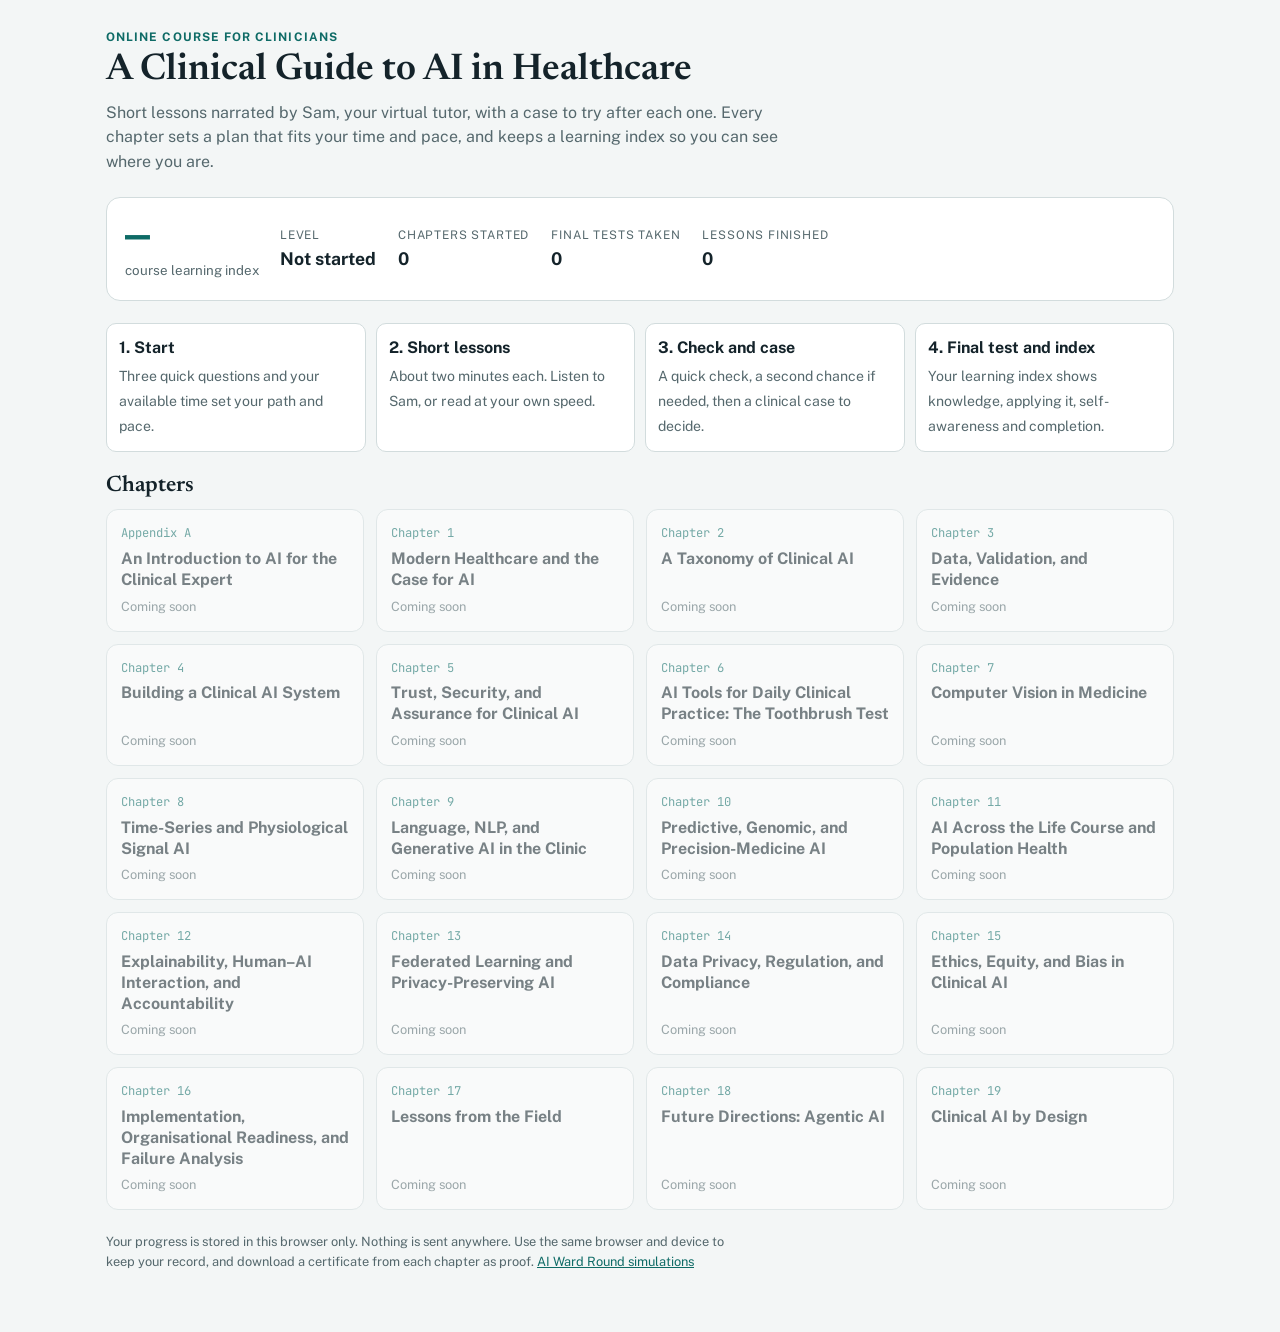
==== commit 3b5a5c57: "Add files via upload" ====
--- a/index.html
+++ b/index.html
@@ -89,14 +89,14 @@
   const label = u.num==='A' ? 'Appendix A' : 'Chapter '+u.num;
   const card = h('a',{class:'ch soon',href:u.id+'/index.html','aria-label':label+': '+u.title}, h('span',{class:'n'},label), h('b',null,u.title));
   const meta = h('div',{class:'meta'}, h('span',null,'Checking…'));
-  card.append(m ? h('div',{class:'bar'}, h('i',{style:`width:${Math.round(100*m.done/m.lessons)}%`})) : null, meta);
+  if (m && m.lessons) card.append(h('div',{class:'bar'}, h('i',{style:`width:${Math.round(100*(m.done||0)/m.lessons)}%`})));
+  card.append(meta);
   grid.append(card);
-  if (m){ started++; lessons += m.done; sum += m.index; if (m.test) tests++; }
-  fetch(u.id+'/index.html',{method:'HEAD'}).then(r => {
-    meta.innerHTML='';
-    if (!r.ok) throw 0;
-    card.classList.remove('soon');
-    if (m) meta.append(h('span',{class:'pill '+(m.test?'good':'acc')}, `Index ${m.index} · ${m.level}`), h('span',null, `${m.done}/${m.lessons} lessons`));
+  if (m){ started++; lessons += (m.done||0); sum += (m.index||0); if (m.test) tests++; }
+  fetch(u.id+'/index.html', {cache:'no-store'}).then(r => r.ok ? r.text() : Promise.reject()).then(txt => {
+    if (!/Chapter|Appendix/.test(txt)) throw 0;
+    meta.innerHTML=''; card.classList.remove('soon');
+    if (m) meta.append(h('span',{class:'pill '+(m.test?'good':'acc')}, `Index ${m.index||0} · ${m.level||'Novice'}`), h('span',null, `${m.done||0}/${m.lessons||'?'} lessons`));
     else meta.append(h('span',{class:'pill acc'},'Start'), h('span',null,'Not started'));
   }).catch(()=>{ meta.innerHTML=''; card.removeAttribute('href'); card.setAttribute('aria-disabled','true'); meta.append(h('span',null,'Coming soon')); });
 });
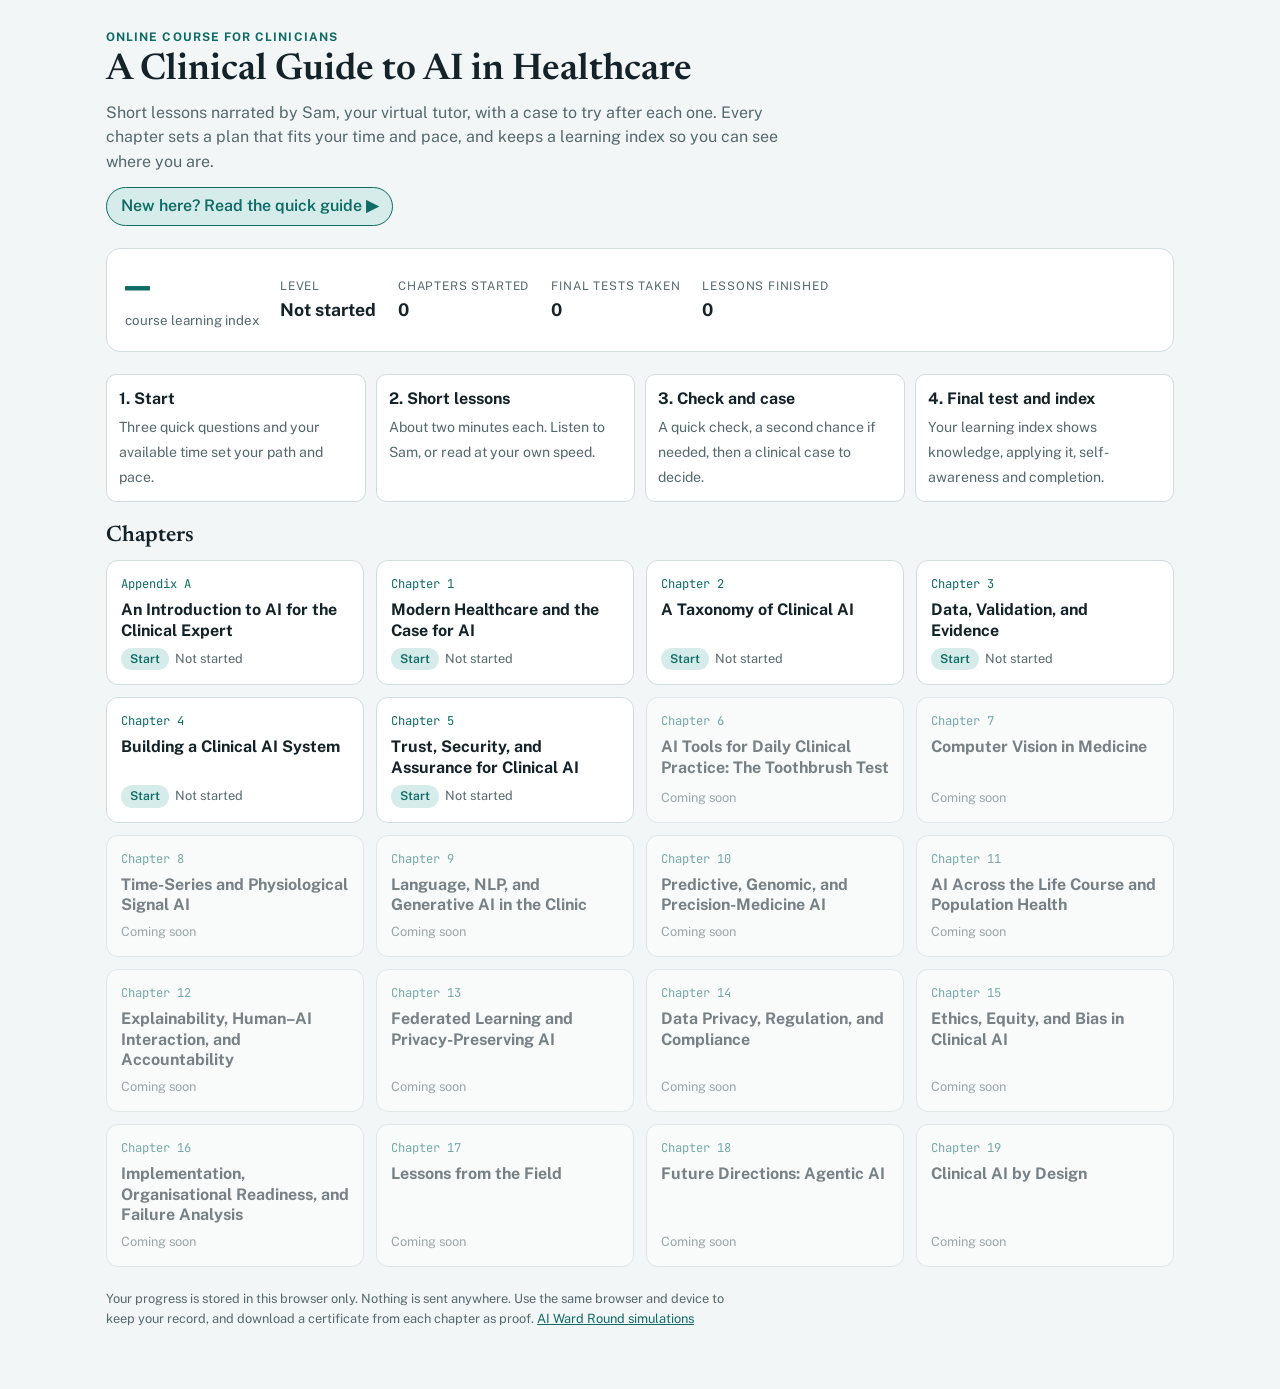
==== commit f0dc84c7: "Add files via upload" ====
--- a/index.html
+++ b/index.html
@@ -63,6 +63,7 @@
     <div class="eyebrow">Online course for clinicians</div>
     <h1 style="font-size:2.3rem;margin-top:4px">A Clinical Guide to AI in Healthcare</h1>
     <p class="lede">Short lessons narrated by Sam, your virtual tutor, with a case to try after each one. Every chapter sets a plan that fits your time and pace, and keeps a learning index so you can see where you are.</p>
+    <p style="margin-top:12px"><a href="guide.html" style="display:inline-flex;gap:6px;align-items:center;font-weight:600;text-decoration:none;background:var(--accent-soft);border:1px solid var(--accent);border-radius:99px;padding:6px 14px">New here? Read the quick guide ▶</a></p>
   </header>
   <section class="summary" aria-label="Your course progress">
     <div><div class="big" id="ovIdx">—</div><small style="color:var(--muted)">course learning index</small></div>
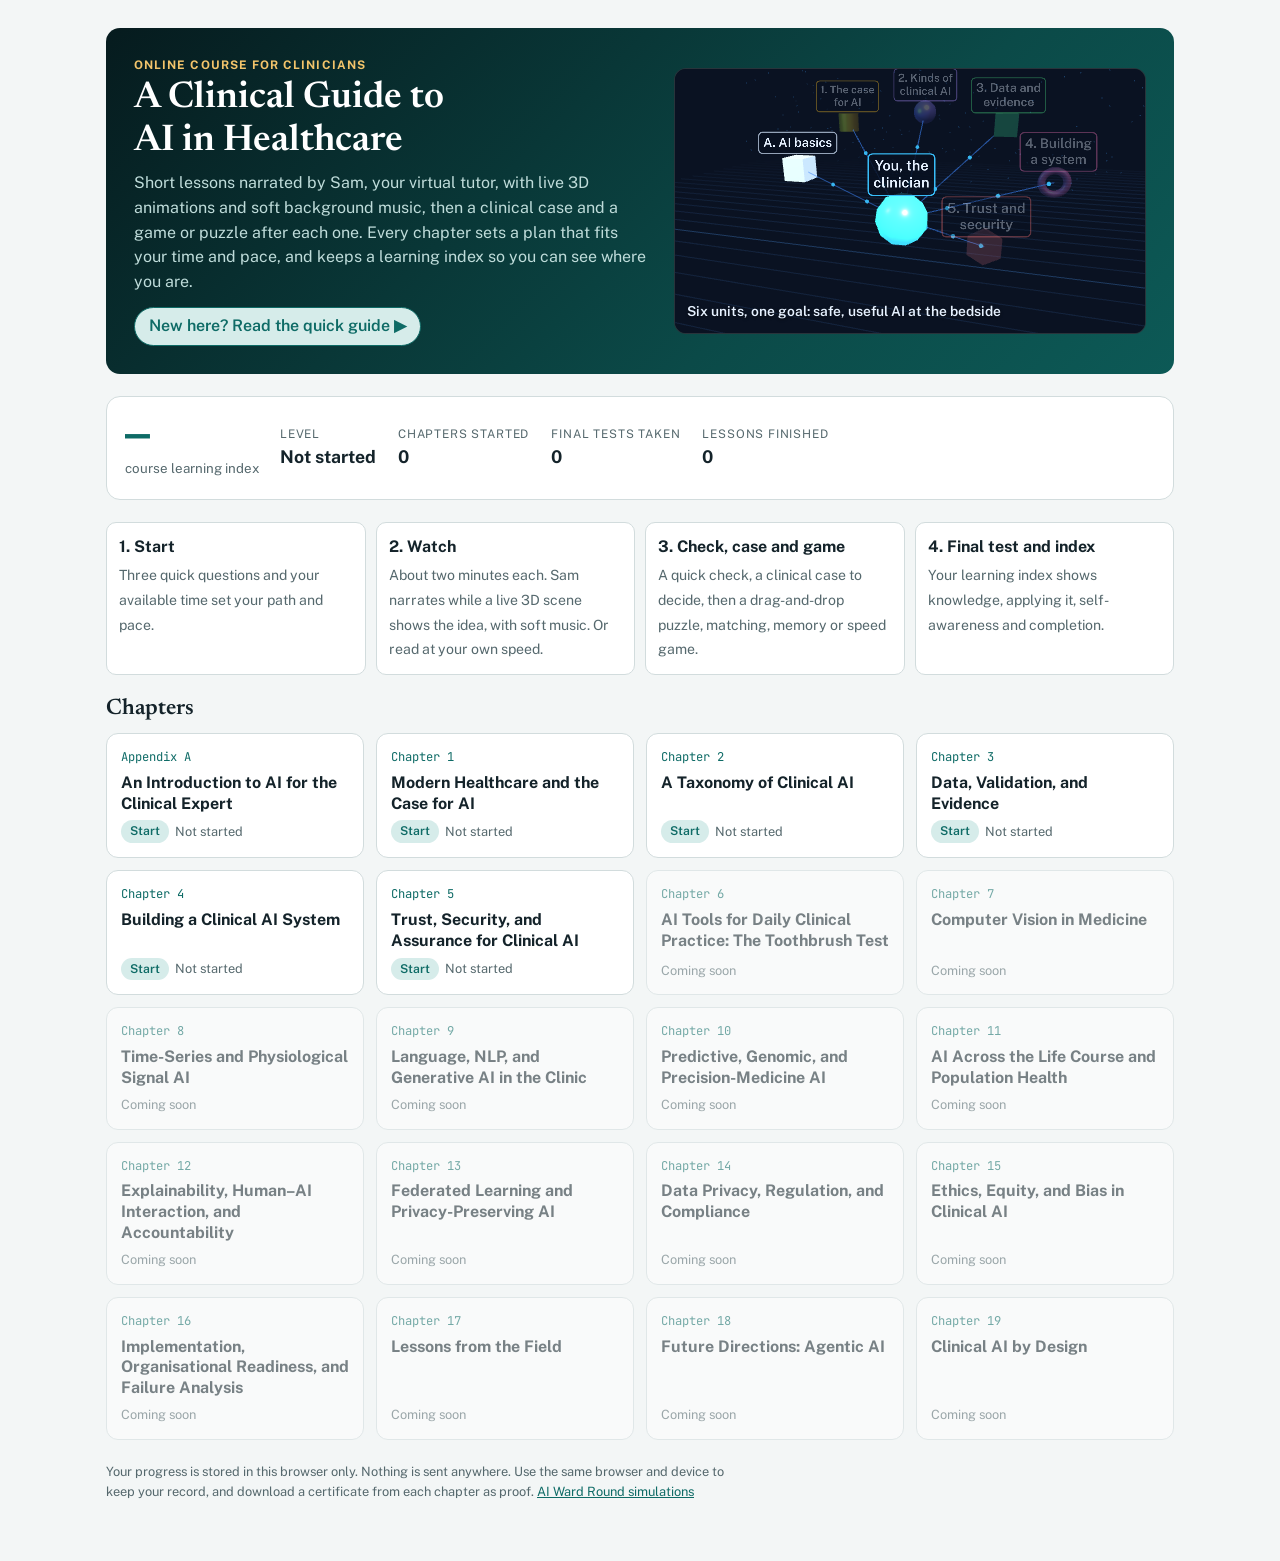
==== commit fe03601e: "Add live 3D lesson scenes, background music and drag-and-drop games Each lesson's narrated slides no" ====
--- a/index.html
+++ b/index.html
@@ -54,16 +54,28 @@
 .how span{font-size:.88rem;color:var(--muted)}
 .foot{font-size:.8rem;color:var(--muted);max-width:80ch}
 a{color:var(--accent)}
+.hero{border-radius:14px;overflow:hidden;background:linear-gradient(135deg,#061B1E 0%,#0B4A48 65%,#0E6B66 140%);color:#E3F2F1;padding:24px 20px;display:grid;gap:20px;align-items:center}
+@media (min-width:860px){.hero{grid-template-columns:minmax(0,1.1fr) minmax(0,1fr);padding:28px}}
+.hero .eyebrow{color:#F2C46B} .hero h1{color:#fff} .hero .lede{color:#BFDCDA}
+.hero .cover{float:left;width:110px;max-width:30vw;border-radius:6px;margin:0 16px 8px 0;box-shadow:0 10px 26px rgba(0,0,0,.45)}
+.stage{position:relative;aspect-ratio:16/9;width:100%;background:#0A1820;border-radius:12px;overflow:hidden;border:1px solid rgba(255,255,255,.12)}
+.stage canvas{position:absolute;inset:0;width:100%!important;height:100%!important;display:block}
+.scene-title{position:absolute;left:12px;bottom:10px;right:12px;color:#E6F1FF;font-size:.86rem;font-weight:600;text-shadow:0 1px 3px rgba(0,0,0,.6);pointer-events:none}
+.scene-fallback{position:absolute;inset:0;display:flex;align-items:center;justify-content:center;color:#cfe3ff;font-size:1.1rem;text-align:center;padding:20px}
 </style>
 </head>
 <body>
 
 <div class="wrap">
-  <header>
+  <header class="hero">
+    <div class="txt">
+    <img class="cover" src="assets/cover.png" alt="Cover of A Clinical Guide to AI in Healthcare" onerror="this.remove()">
     <div class="eyebrow">Online course for clinicians</div>
     <h1 style="font-size:2.3rem;margin-top:4px">A Clinical Guide to AI in Healthcare</h1>
-    <p class="lede">Short lessons narrated by Sam, your virtual tutor, with a case to try after each one. Every chapter sets a plan that fits your time and pace, and keeps a learning index so you can see where you are.</p>
+    <p class="lede">Short lessons narrated by Sam, your virtual tutor, with live 3D animations and soft background music, then a clinical case and a game or puzzle after each one. Every chapter sets a plan that fits your time and pace, and keeps a learning index so you can see where you are.</p>
     <p style="margin-top:12px"><a href="guide.html" style="display:inline-flex;gap:6px;align-items:center;font-weight:600;text-decoration:none;background:var(--accent-soft);border:1px solid var(--accent);border-radius:99px;padding:6px 14px">New here? Read the quick guide ▶</a></p>
+    </div>
+    <div class="stage herostage" id="heroStage" role="img" aria-label="Animated 3D map of the course"></div>
   </header>
   <section class="summary" aria-label="Your course progress">
     <div><div class="big" id="ovIdx">—</div><small style="color:var(--muted)">course learning index</small></div>
@@ -71,8 +83,8 @@
   </section>
   <section class="how" aria-label="How each chapter works">
     <div><b>1. Start</b><span>Three quick questions and your available time set your path and pace.</span></div>
-    <div><b>2. Short lessons</b><span>About two minutes each. Listen to Sam, or read at your own speed.</span></div>
-    <div><b>3. Check and case</b><span>A quick check, a second chance if needed, then a clinical case to decide.</span></div>
+    <div><b>2. Watch</b><span>About two minutes each. Sam narrates while a live 3D scene shows the idea, with soft music. Or read at your own speed.</span></div>
+    <div><b>3. Check, case and game</b><span>A quick check, a clinical case to decide, then a drag-and-drop puzzle, matching, memory or speed game.</span></div>
     <div><b>4. Final test and index</b><span>Your learning index shows knowledge, applying it, self-awareness and completion.</span></div>
   </section>
   <section><h2 style="font-size:1.4rem;margin-bottom:10px">Chapters</h2><div class="grid" id="grid"></div></section>
@@ -105,5 +117,23 @@
 document.getElementById('ovStarted').textContent = started; document.getElementById('ovTests').textContent = tests; document.getElementById('ovLessons').textContent = lessons;
 </script>
 
+<script src="assets/three.min.js"></script>
+<script src="assets/scenes.js"></script>
+<script>
+/* Home banner: a live 3D map of the course. */
+(function(){ const st = document.getElementById('heroStage'); if (!st || !window.Scenes) return;
+  const sc = Scenes.mount(st, {type:'graph', title:'Six units, one goal: safe, useful AI at the bedside', orbit:0.4, cam:[0,3.6,10.5],
+    nodes:[{id:'you',label:'You, the\nclinician',p:[0,0.3,1.0],c:'cyan',shape:'ico',size:1.25,spin:true,ls:0.9},
+      {id:'a',label:'A. AI basics',p:[-4.6,1.4,-0.6],c:'slate',shape:'box',size:0.85,ls:0.85},
+      {id:'c1',label:'1. The case\nfor AI',p:[-3.0,3.1,-1.8],c:'amber',shape:'cyl',size:0.85,ls:0.85},
+      {id:'c2',label:'2. Kinds of\nclinical AI',p:[0,3.5,-2.2],c:'violet',shape:'sphere',size:0.85,ls:0.85},
+      {id:'c3',label:'3. Data and\nevidence',p:[3.0,3.1,-1.8],c:'green',shape:'box',size:0.85,ls:0.85},
+      {id:'c4',label:'4. Building\na system',p:[4.6,1.4,-0.6],c:'pink',shape:'torus',size:0.85,ls:0.85},
+      {id:'c5',label:'5. Trust and\nsecurity',p:[2.6,-0.4,0.9],c:'red',shape:'shield',size:0.85,ls:0.85}],
+    links:[['you','a'],['you','c1'],['you','c2'],['you','c3'],['you','c4'],['you','c5']],
+    steps:['all',['you','a'],['you','c1'],['you','c2'],['you','c3'],['you','c4'],['you','c5']]});
+  sc.auto(true);
+})();
+</script>
 </body>
 </html>
